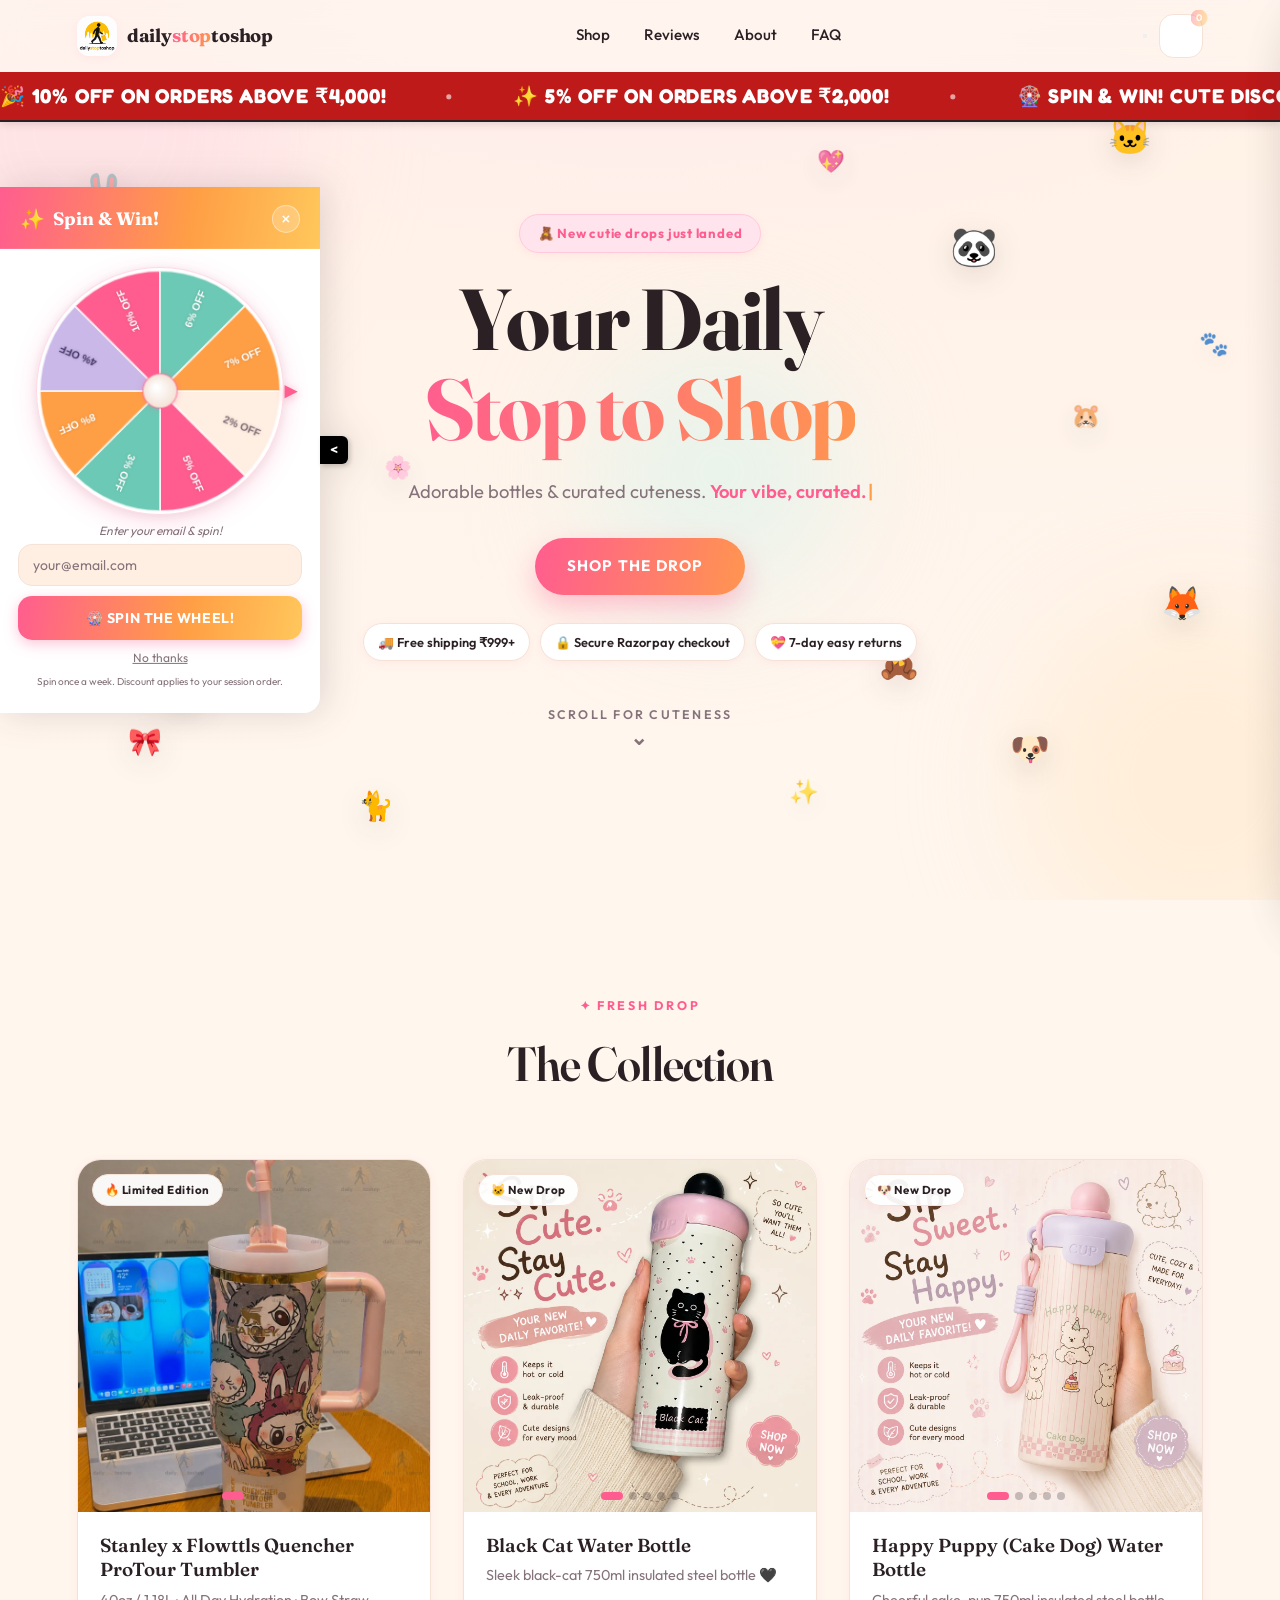
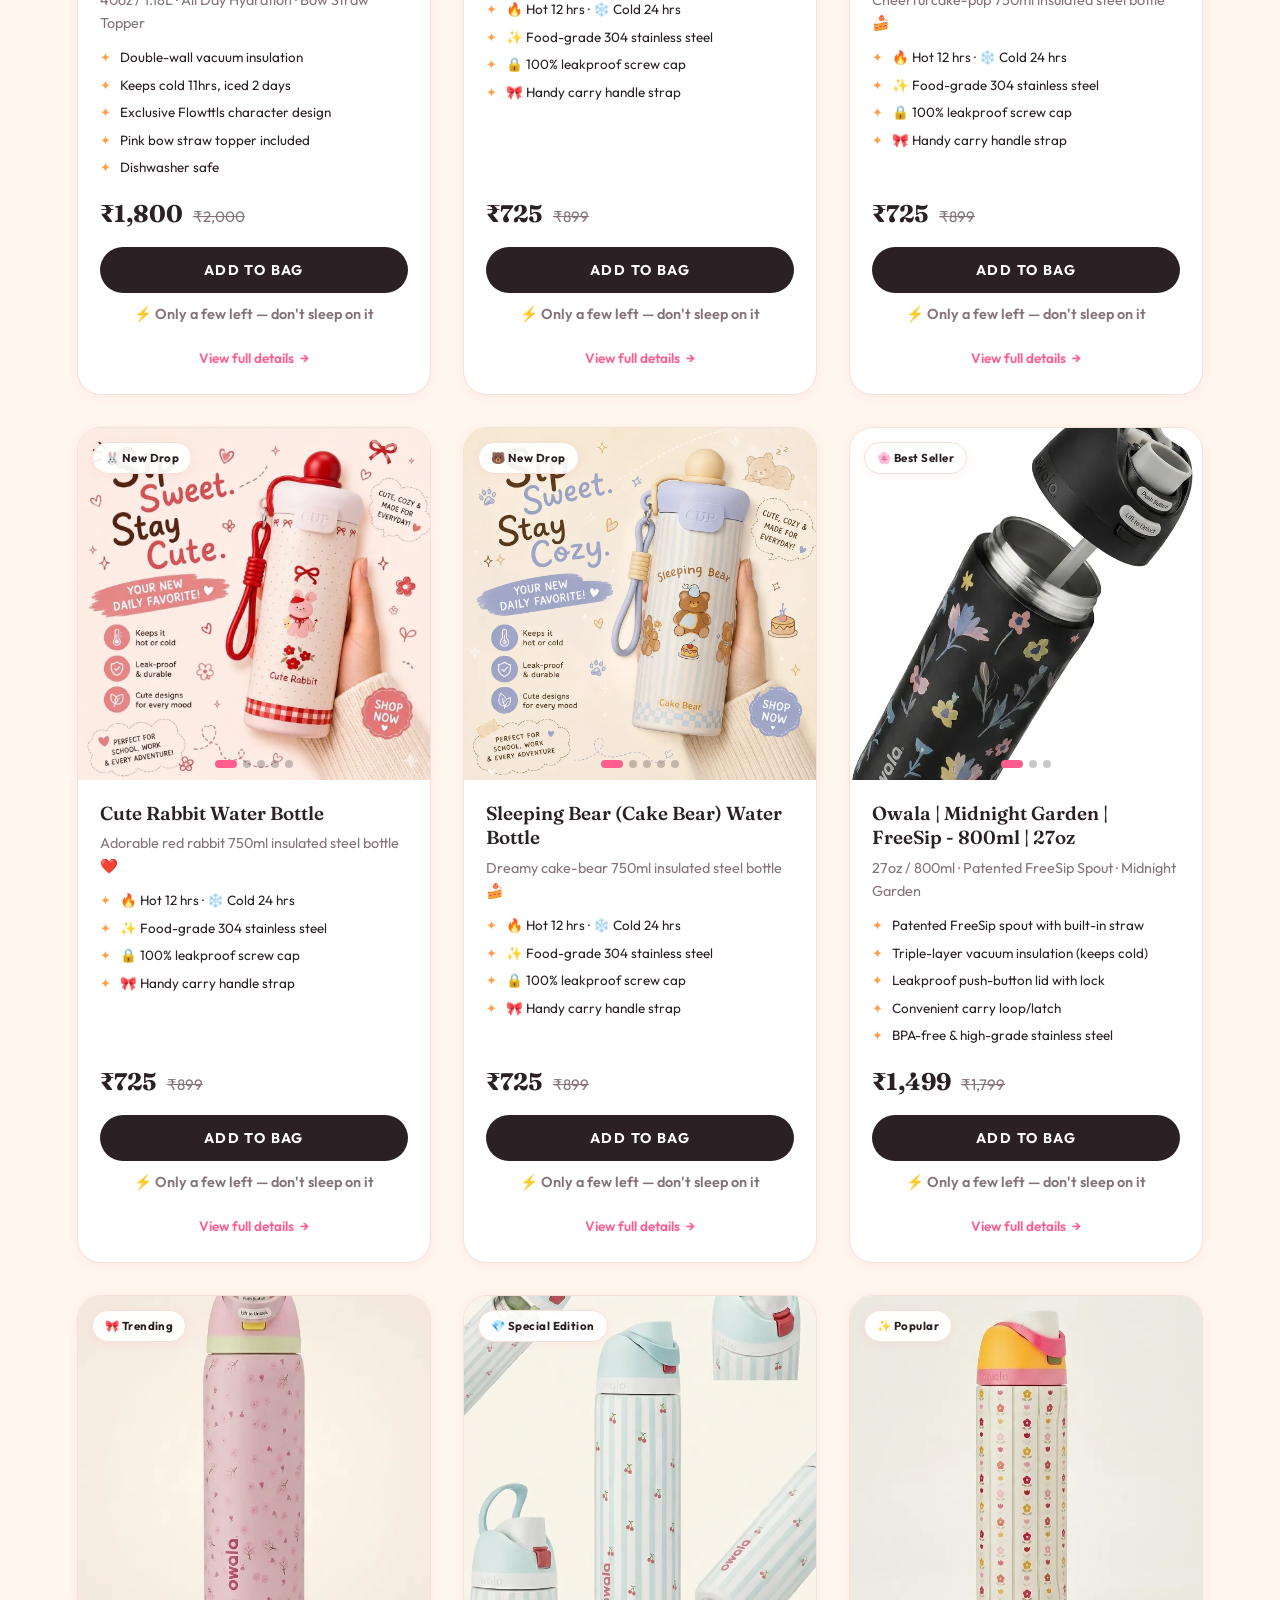
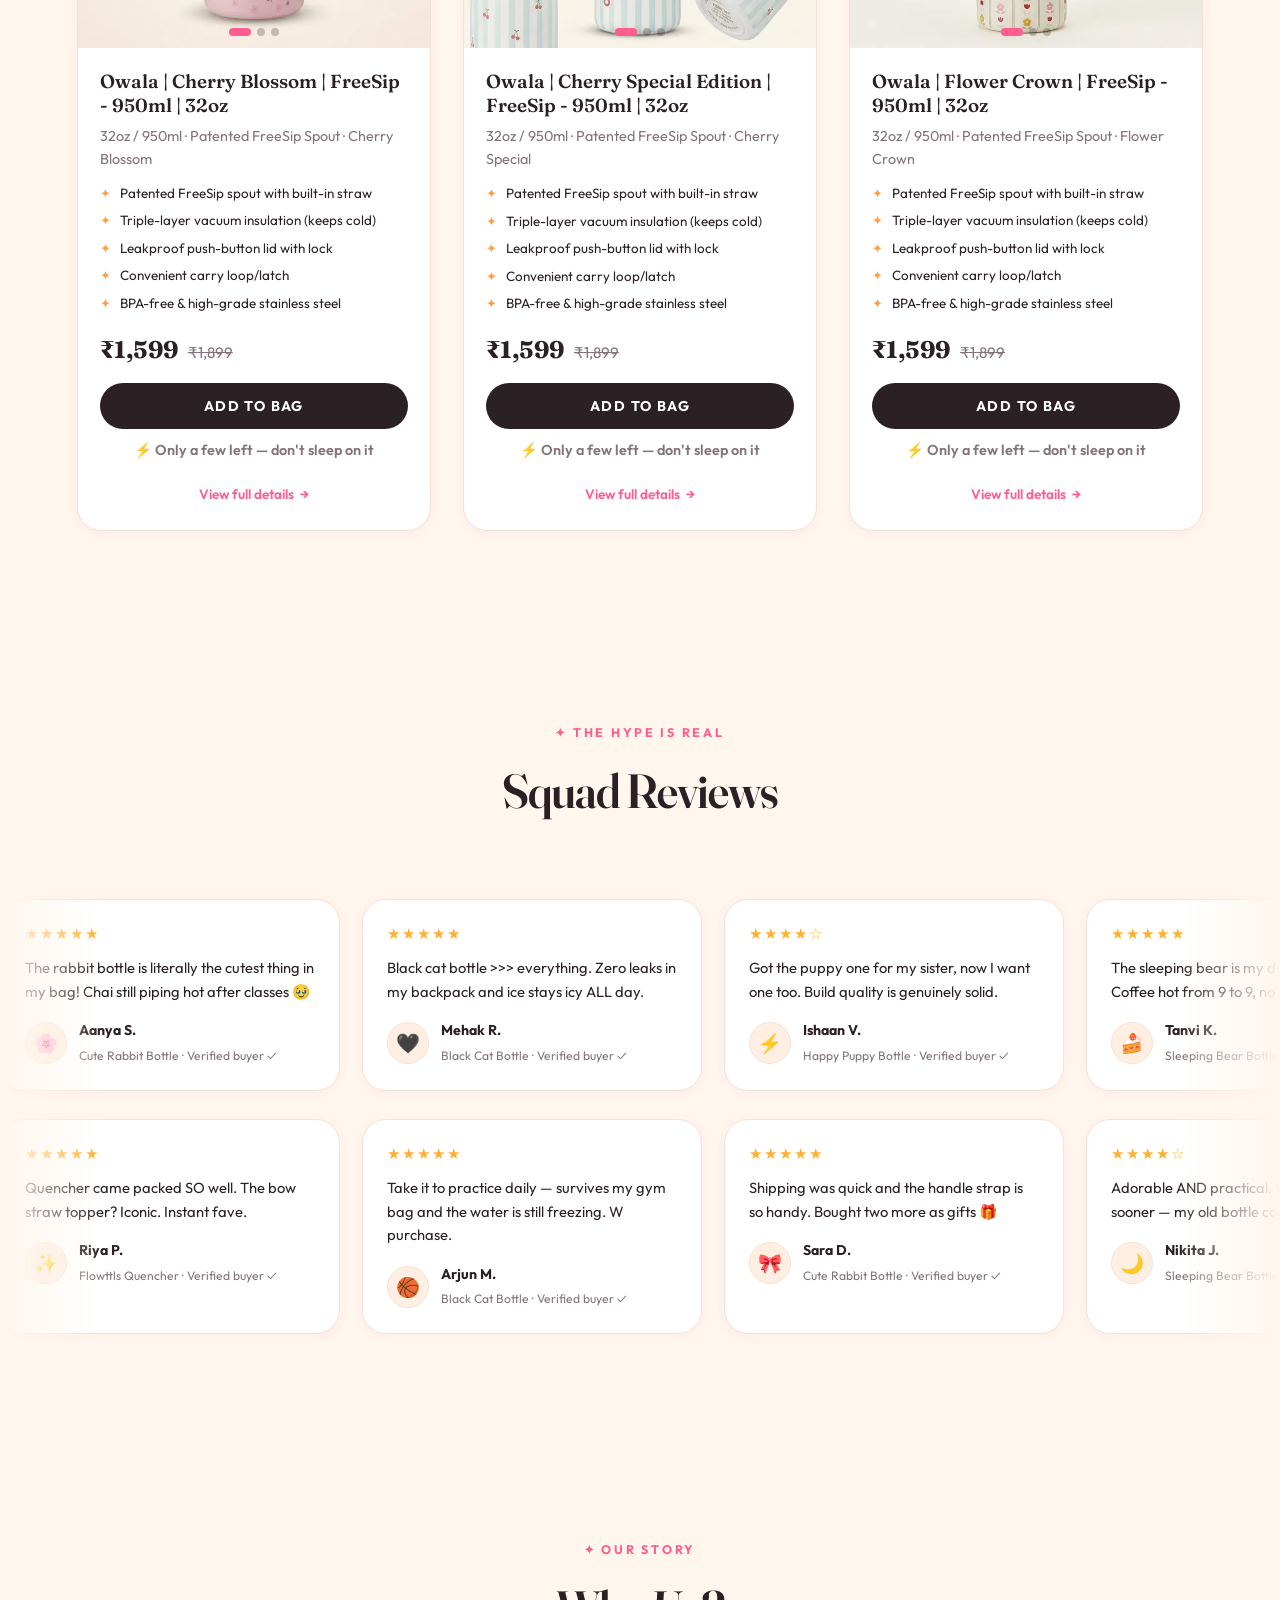
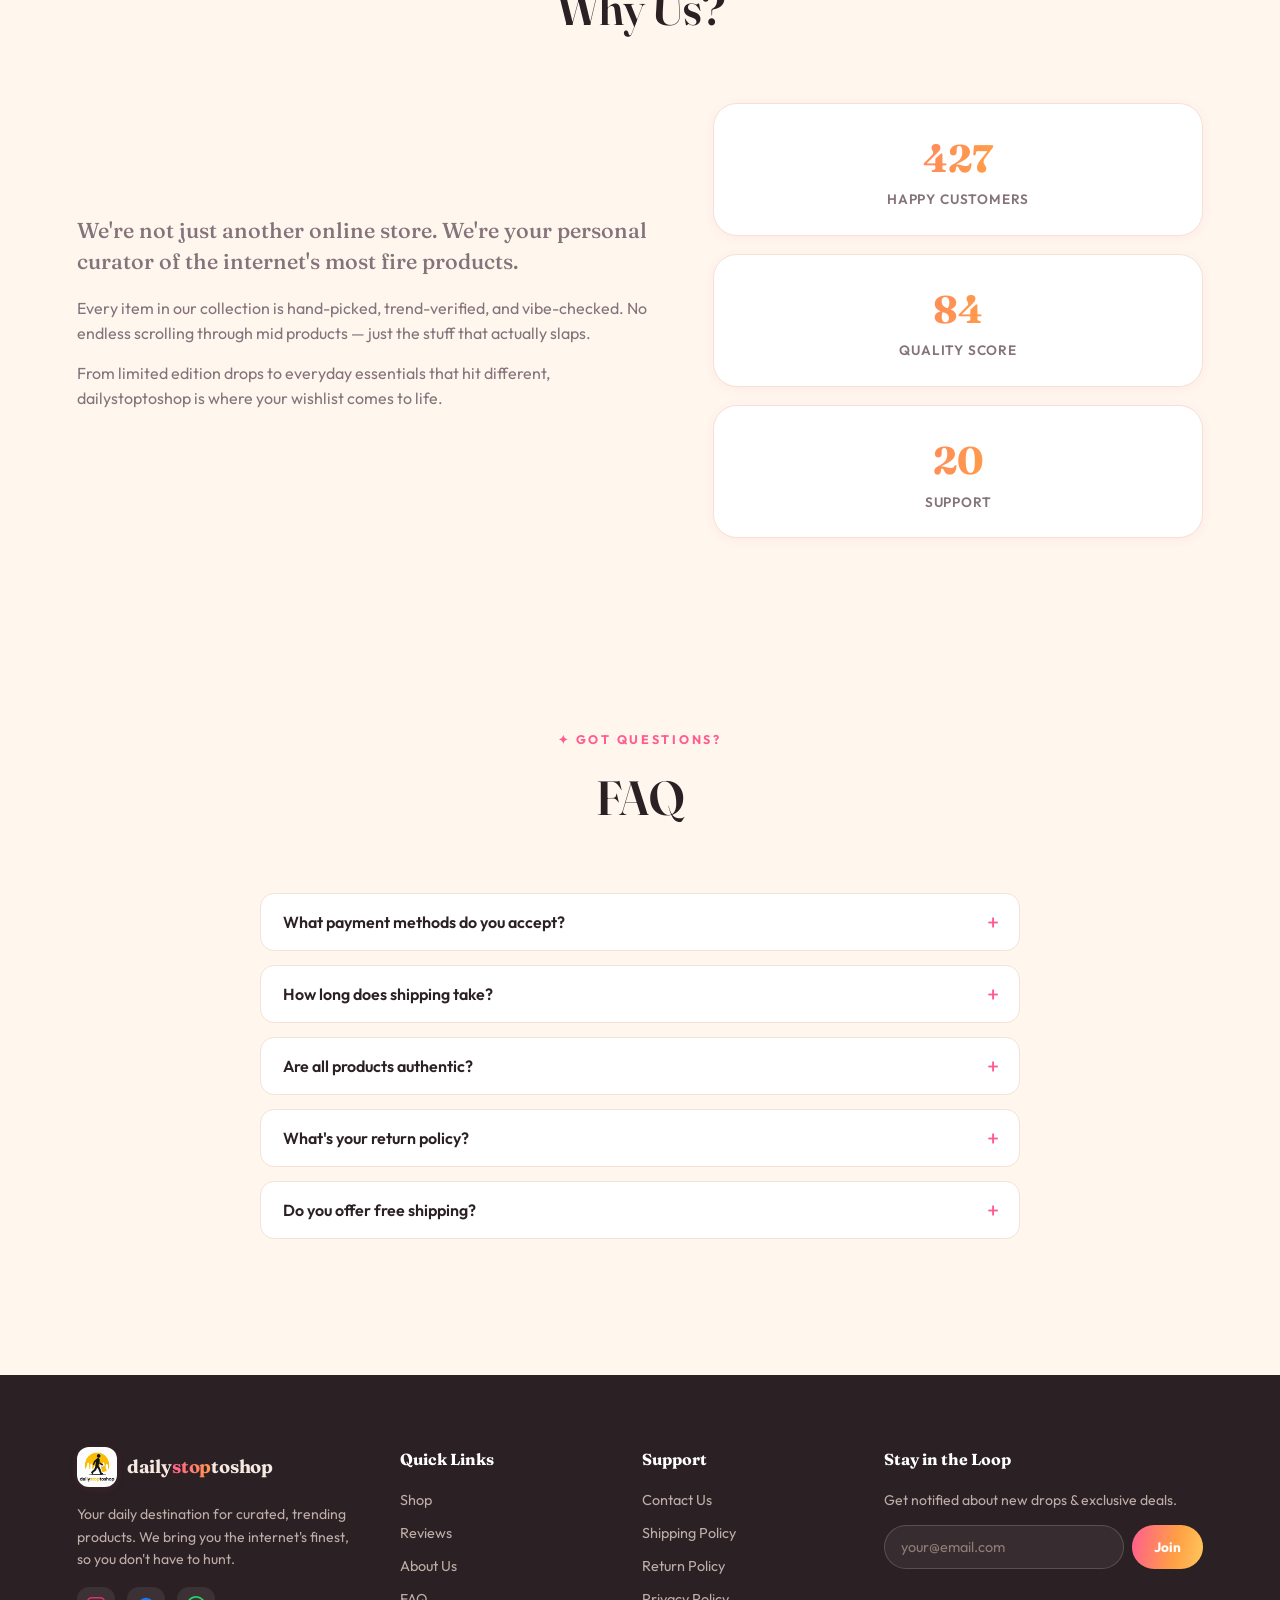
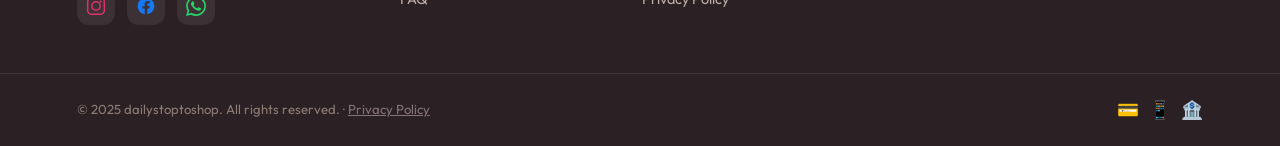
==== index.html @ 284f54e7 "feat: disable spin wheel auto popup on mobile and make tab toggle button a small black box containin" ====
<!DOCTYPE html>
<html lang="en">
<head>
  <meta charset="UTF-8">
  <meta name="viewport" content="width=device-width, initial-scale=1.0">
  <title>dailystoptoshop — Cute Bottles & Curated Drops</title>
  <meta name="description" content="Your daily destination for curated, trending products. Adorable insulated bottles, limited edition drops, and everything that hits different. Shop now at dailystoptoshop.">
  <meta name="theme-color" content="#FFF6EE">
  <meta property="og:title" content="dailystoptoshop — Cute Bottles & Curated Drops">
  <meta property="og:description" content="Limited edition drops, trending picks, and curated vibes. Your daily stop to shop.">
  <meta property="og:type" content="website">
  <meta property="og:image" content="./assets/logo.webp">

  <link rel="preconnect" href="https://fonts.googleapis.com">
  <link rel="preconnect" href="https://fonts.gstatic.com" crossorigin>
  <link href="https://fonts.googleapis.com/css2?family=Cabin+Sketch:wght@400;700&family=Fredoka:wght@500;700&family=Fraunces:ital,opsz,wght@0,9..144,300..900;1,9..144,300..900&family=Outfit:wght@300..800&display=swap" rel="stylesheet">

  <script src="https://unpkg.com/lucide@latest"></script>
  <script src="https://checkout.razorpay.com/v1/checkout.js"></script>

  <link rel="stylesheet" href="./style.css?v=13">
</head>
<body>

  <div id="scroll-progress" aria-hidden="true"></div>

  <nav id="navbar">
    <div class="nav-container">
      <a href="#" class="nav-logo-link">
        <div class="nav-logo">
          <img src="./assets/logo.webp" alt="dailystoptoshop logo">
        </div>
        <span class="nav-brand">daily<span class="brand-highlight">stop</span>toshop</span>
      </a>
      <ul id="nav-links">
        <li><a href="#shop" class="nav-link">Shop</a></li>
        <li><a href="#reviews" class="nav-link">Reviews</a></li>
        <li><a href="#about" class="nav-link">About</a></li>
        <li><a href="#faq" class="nav-link">FAQ</a></li>
      </ul>
      <div class="nav-actions">
        <button id="orders-btn" aria-label="My orders" class="orders-nav-btn">
          <i data-lucide="package"></i>
        </button>
        <button id="cart-btn" aria-label="Shopping cart">
          <i data-lucide="shopping-bag"></i>
          <span id="cart-count">0</span>
        </button>
        <button id="hamburger" aria-label="Toggle menu">
          <span></span>
          <span></span>
          <span></span>
        </button>
      </div>
    </div>
  </nav>

  <!-- Top Announcement Bar -->
  <div id="top-announcement-bar" class="announcement-bar">
    <div class="announcement-marquee">
      <div class="marquee-track">
        <div class="marquee-group">
          <span>🎉 10% OFF ON ORDERS ABOVE ₹4,000!</span>
          <span class="separator">•</span>
          <span>✨ 5% OFF ON ORDERS ABOVE ₹2,000!</span>
          <span class="separator">•</span>
          <span class="clickable" onclick="triggerSpinWheel()">🎡 SPIN & WIN! CUTE DISCOUNTS AWAIT! 🎁</span>
        </div>
        <div class="marquee-group" aria-hidden="true">
          <span>🎉 10% OFF ON ORDERS ABOVE ₹4,000!</span>
          <span class="separator">•</span>
          <span>✨ 5% OFF ON ORDERS ABOVE ₹2,000!</span>
          <span class="separator">•</span>
          <span class="clickable" onclick="triggerSpinWheel()">🎡 SPIN & WIN! CUTE DISCOUNTS AWAIT! 🎁</span>
        </div>
      </div>
    </div>
  </div>

  <section id="hero">
    <div class="hero-bg" aria-hidden="true">
      <span class="orb orb-1" data-parallax="0.22"></span>
      <span class="orb orb-2" data-parallax="-0.16"></span>
      <span class="orb orb-3" data-parallax="0.10"></span>
      <span class="float-emoji fe-1" data-parallax="0.30" data-depth="26"><span class="float-inner">🐰</span></span>
      <span class="float-emoji fe-2" data-parallax="-0.22" data-depth="18"><span class="float-inner">🐱</span></span>
      <span class="float-emoji fe-3" data-parallax="0.16" data-depth="30"><span class="float-inner">🐻</span></span>
      <span class="float-emoji fe-4" data-parallax="-0.28" data-depth="14"><span class="float-inner">🐶</span></span>
      <span class="float-emoji fe-5" data-parallax="0.24" data-depth="22"><span class="float-inner">🐇</span></span>
      <span class="float-emoji fe-6" data-parallax="-0.18" data-depth="28"><span class="float-inner">🐼</span></span>
      <span class="float-emoji fe-7" data-parallax="0.12" data-depth="12"><span class="float-inner">🐨</span></span>
      <span class="float-emoji fe-8 fe-hide-sm" data-parallax="-0.26" data-depth="20"><span class="float-inner">🦊</span></span>
      <span class="float-emoji fe-9 fe-hide-sm" data-parallax="0.20" data-depth="16"><span class="float-inner">🐹</span></span>
      <span class="float-emoji fe-10 fe-hide-sm" data-parallax="-0.14" data-depth="24"><span class="float-inner">🐈</span></span>
      <span class="float-emoji fe-11" data-parallax="0.26" data-depth="30"><span class="float-inner">🧸</span></span>
      <span class="float-emoji fe-12 fe-hide-sm" data-parallax="-0.20" data-depth="18"><span class="float-inner">🐥</span></span>
      <span class="float-emoji fe-13" data-parallax="0.18" data-depth="10"><span class="float-inner">🌸</span></span>
      <span class="float-emoji fe-14 fe-hide-sm" data-parallax="-0.24" data-depth="26"><span class="float-inner">💖</span></span>
      <span class="float-emoji fe-15" data-parallax="0.14" data-depth="14"><span class="float-inner">⭐</span></span>
      <span class="float-emoji fe-16 fe-hide-sm" data-parallax="-0.12" data-depth="20"><span class="float-inner">✨</span></span>
      <span class="float-emoji fe-17 fe-hide-sm" data-parallax="0.28" data-depth="24"><span class="float-inner">🎀</span></span>
      <span class="float-emoji fe-18 fe-hide-sm" data-parallax="-0.16" data-depth="16"><span class="float-inner">🐾</span></span>
    </div>
    <div class="hero-content">
      <div class="hero-text">
        <span class="hero-badge">🧸 New cutie drops just landed</span>
        <h1 class="hero-title">Your Daily<br><span class="gradient-text">Stop to Shop</span></h1>
        <p class="hero-tagline">Adorable bottles & curated cuteness. <span class="typing-text" id="typing-text"></span></p>
        <div class="hero-actions">
          <a href="#shop" class="btn-primary hero-cta">
            SHOP THE DROP
            <i data-lucide="arrow-right"></i>
          </a>
        </div>
        <div class="hero-perks">
          <span class="perk-chip">🚚 Free shipping ₹999+</span>
          <span class="perk-chip">🔒 Secure Razorpay checkout</span>
          <span class="perk-chip">💝 7-day easy returns</span>
        </div>
        <a href="#shop" class="hero-scroll-hint" aria-label="Scroll to the collection">scroll for cuteness <span class="scroll-arrow">⌄</span></a>
      </div>
    </div>
  </section>

  <section id="shop">
    <div class="section-header fade-in">
      <p class="section-subtitle">✦ FRESH DROP</p>
      <h2 class="section-title">The Collection</h2>
    </div>
    <div id="products-grid"></div>
  </section>

  <section id="reviews">
    <div class="section-header fade-in">
      <p class="section-subtitle">✦ THE HYPE IS REAL</p>
      <h2 class="section-title">Squad Reviews</h2>
    </div>
    <div class="marquee" id="reviews-marquee-1" aria-label="Customer reviews"></div>
    <div class="marquee marquee-b" id="reviews-marquee-2" aria-label="More customer reviews"></div>
  </section>

  <section id="about">
    <div class="section-header fade-in">
      <p class="section-subtitle">✦ OUR STORY</p>
      <h2 class="section-title">Why Us?</h2>
    </div>
    <div class="about-content">
      <div class="about-text fade-in-left">
        <p class="lead">We're not just another online store. We're your personal curator of the internet's most fire products.</p>
        <p>Every item in our collection is hand-picked, trend-verified, and vibe-checked. No endless scrolling through mid products — just the stuff that actually slaps.</p>
        <p>From limited edition drops to everyday essentials that hit different, dailystoptoshop is where your wishlist comes to life.</p>
      </div>
      <div class="about-visual fade-in-right">
        <div class="stats-grid">
          <div class="stat-item"><div class="stat-number" data-target="500" data-suffix="+">0</div><div class="stat-label">Happy Customers</div></div>
          <div class="stat-item"><div class="stat-number" data-target="98" data-suffix="%">0</div><div class="stat-label">Quality Score</div></div>
          <div class="stat-item"><div class="stat-number" data-target="24" data-suffix="/7">0</div><div class="stat-label">Support</div></div>
        </div>
      </div>
    </div>
  </section>

  <section id="faq">
    <div class="section-header fade-in">
      <p class="section-subtitle">✦ GOT QUESTIONS?</p>
      <h2 class="section-title">FAQ</h2>
    </div>
    <div class="faq-container fade-in">
      <div class="faq-item">
        <button class="faq-question">What payment methods do you accept?</button>
        <div class="faq-answer"><p>We accept all major payment methods through Razorpay — UPI (GPay, PhonePe, Paytm), credit/debit cards (Visa, Mastercard, RuPay), net banking, and popular wallets. Basically, however you pay, we got you.</p></div>
      </div>
      <div class="faq-item">
        <button class="faq-question">How long does shipping take?</button>
        <div class="faq-answer"><p>We ship across India! Metro cities typically receive orders in 3-5 business days, while other areas may take 5-7 business days. You'll get a tracking link as soon as your order ships.</p></div>
      </div>
      <div class="faq-item">
        <button class="faq-question">Are all products authentic?</button>
        <div class="faq-answer"><p>100%. Every product we sell is genuine and sourced directly from authorized channels. We don't do fakes — that's not our vibe. Each order comes with authenticity guaranteed.</p></div>
      </div>
      <div class="faq-item">
        <button class="faq-question">What's your return policy?</button>
        <div class="faq-answer"><p>We offer a 7-day easy return policy. If you're not completely satisfied with your purchase, reach out to us and we'll sort it out. No cap, no hassle.</p></div>
      </div>
      <div class="faq-item">
        <button class="faq-question">Do you offer free shipping?</button>
        <div class="faq-answer"><p>Yes! Orders above ₹999 qualify for free shipping across India. For orders below that, a small shipping fee applies at checkout.</p></div>
      </div>
    </div>
  </section>

  <footer>
    <div class="footer-grid">
      <div class="footer-col footer-brand-col">
        <div class="footer-logo">
          <div class="nav-logo"><img src="./assets/logo.webp" alt="dailystoptoshop"></div>
          <span class="nav-brand">daily<span class="brand-highlight">stop</span>toshop</span>
        </div>
        <p>Your daily destination for curated, trending products. We bring you the internet's finest, so you don't have to hunt.</p>
        <div class="social-links">
          <a href="https://www.instagram.com/dailystoptoshop" target="_blank" rel="noopener noreferrer" aria-label="Instagram" class="social-ig">
            <svg viewBox="0 0 24 24" fill="none" stroke="currentColor" stroke-width="1.8" stroke-linecap="round" stroke-linejoin="round"><rect x="2" y="2" width="20" height="20" rx="5"/><circle cx="12" cy="12" r="5"/><circle cx="17.5" cy="6.5" r="1.2" fill="currentColor" stroke="none"/></svg>
          </a>
          <a href="https://www.facebook.com/share/1EkSPnuwQu/?mibextid=wwXIfr" target="_blank" rel="noopener noreferrer" aria-label="Facebook" class="social-fb">
            <svg viewBox="0 0 24 24" fill="currentColor"><path d="M22 12c0-5.523-4.477-10-10-10S2 6.477 2 12c0 4.991 3.657 9.128 8.438 9.879V14.89h-2.54V12h2.54V9.797c0-2.506 1.492-3.89 3.777-3.89 1.094 0 2.238.195 2.238.195v2.46h-1.26c-1.243 0-1.63.771-1.63 1.563V12h2.773l-.443 2.89h-2.33v6.989C18.343 21.129 22 16.99 22 12z"/></svg>
          </a>
          <a href="https://wa.me/918796411813" target="_blank" rel="noopener noreferrer" aria-label="WhatsApp" class="social-wa">
            <svg viewBox="0 0 24 24" fill="currentColor"><path d="M17.472 14.382c-.297-.149-1.758-.867-2.03-.967-.273-.099-.471-.148-.67.15-.197.297-.767.966-.94 1.164-.173.199-.347.223-.644.075-.297-.15-1.255-.463-2.39-1.475-.883-.788-1.48-1.761-1.653-2.059-.173-.297-.018-.458.13-.606.134-.133.298-.347.446-.52.149-.174.198-.298.298-.497.099-.198.05-.371-.025-.52-.075-.149-.669-1.612-.916-2.207-.242-.579-.487-.5-.669-.51l-.57-.01c-.198 0-.52.074-.792.372-.272.297-1.04 1.016-1.04 2.479 0 1.462 1.065 2.875 1.213 3.074.149.198 2.096 3.2 5.077 4.487.709.306 1.262.489 1.694.625.712.227 1.36.195 1.871.118.571-.085 1.758-.719 2.006-1.413.248-.694.248-1.289.173-1.413-.074-.124-.272-.198-.57-.347zM12.05 21.785h-.018a9.873 9.873 0 0 1-5.031-1.378l-.361-.214-3.741.981.998-3.648-.235-.374A9.86 9.86 0 0 1 2.15 12.04C2.15 6.58 6.59 2.14 12.06 2.14c2.66 0 5.16 1.037 7.04 2.919a9.894 9.894 0 0 1 2.9 7.049c-.004 5.46-4.444 9.9-9.9 9.9l-.05-.223zM12.05.14C5.495.14.15 5.486.15 12.04c0 2.104.549 4.157 1.594 5.972L0 24l6.166-1.617A11.87 11.87 0 0 0 12.05 24c6.556 0 11.9-5.346 11.9-11.9 0-3.176-1.24-6.165-3.49-8.411A11.82 11.82 0 0 0 12.05.14z"/></svg>
          </a>
        </div>
      </div>
      <div class="footer-col">
        <h4>Quick Links</h4>
        <a href="#shop">Shop</a><a href="#reviews">Reviews</a><a href="#about">About Us</a><a href="#faq">FAQ</a>
      </div>
      <div class="footer-col">
        <h4>Support</h4>
        <a href="mailto:support@dailystoptoshop.com">Contact Us</a><a href="#">Shipping Policy</a><a href="#">Return Policy</a><a href="./privacy.html">Privacy Policy</a>
      </div>
      <div class="footer-col">
        <h4>Stay in the Loop</h4>
        <p>Get notified about new drops & exclusive deals.</p>
        <form class="newsletter-form" id="newsletter-form">
          <input type="email" placeholder="your@email.com" aria-label="Email for newsletter" required>
          <button type="submit">Join</button>
        </form>
      </div>
    </div>
    <div class="footer-bottom">
      <p>© 2025 dailystoptoshop. All rights reserved. · <a href="./privacy.html" style="color:var(--muted);">Privacy Policy</a></p>
      <div class="payment-icons"><span>💳</span><span>📱</span><span>🏦</span></div>
    </div>
  </footer>

  <div id="cart-overlay"></div>
  <div id="cart-drawer">
    <div class="cart-header">
      <h2>Your Bag</h2>
      <button id="close-cart" aria-label="Close cart"><i data-lucide="x"></i></button>
    </div>
    <div id="cart-items">
      <div class="cart-empty">
        <p class="cart-empty-icon">🛒</p>
        <p class="cart-empty-text">Your bag is empty</p>
        <p class="cart-empty-sub">Add some fire products!</p>
      </div>
    </div>
    <div class="cart-footer">
      <div class="subtotal-row"><span>Subtotal</span><span id="cart-subtotal">₹0</span></div>
      <div class="subtotal-row shipping-row"><span>Shipping</span><span id="cart-shipping">₹0</span></div>
      <p class="shipping-note">Free shipping on orders above ₹999 🚀</p>
      <div class="subtotal-row cart-discount-row" id="cart-discount-row" style="display:none;">
        <span id="cart-discount-label">🎡 Spin Discount</span><span id="cart-discount-amount" style="color:var(--success);font-weight:700;">−₹0</span>
      </div>
      <div class="total-row"><span>Total</span><span id="cart-total">₹0</span></div>
      <button id="checkout-btn" disabled>CHECKOUT</button>
    </div>
  </div>

  <div id="checkout-overlay"></div>
  <div id="checkout-modal">
    <div class="checkout-modal-inner">
      <div class="checkout-modal-header">
        <h2 id="checkout-title">Delivery details</h2>
        <button id="close-checkout" aria-label="Close checkout">&times;</button>
      </div>
      <form id="checkout-form">
        <label>Full name<input type="text" name="name" autocomplete="name" required></label>
        <label>Phone number<input type="tel" name="phone" autocomplete="tel" pattern="[0-9+ ]{7,15}" required></label>
        <label>Email<input type="email" name="email" autocomplete="email" required></label>
        <label>Delivery address<textarea name="address" rows="3" autocomplete="street-address" required></textarea></label>
        <label>Pincode<input type="text" name="pincode" inputmode="numeric" pattern="[0-9]{6}" maxlength="6" autocomplete="postal-code" required></label>
        <div class="checkout-summary"><span>Subtotal</span><span id="checkout-subtotal">₹0</span></div>
        <div class="checkout-summary"><span>Shipping</span><span id="checkout-shipping">₹0</span></div>
        <div class="checkout-summary checkout-discount-row" id="checkout-discount-row" style="display:none;">
          <span id="checkout-discount-label">🎡 Spin Discount</span><span id="checkout-discount-amount" style="color:var(--success);font-weight:700;">−₹0</span>
        </div>
        <div class="checkout-summary checkout-summary-total"><span>Total to pay</span><span id="checkout-total">₹0</span></div>
        <button type="submit" id="pay-now-btn">PAY NOW</button>
      </form>
    </div>
  </div>

  <div id="modal-overlay">
    <button id="close-modal" aria-label="Close image viewer"><i data-lucide="x"></i></button>
    <img id="modal-image" src="" alt="Product zoom view">
  </div>

  <!-- ─── Spin the Wheel — Left Slide Drawer ─── -->
  <!--
    .wheel-container = fixed, left:0, top:50%
    closed → translateX(-320px): panel hidden, only the 44px tab shows on left edge
    open   → translateX(0):      panel fully visible, tab becomes the close handle
  -->
  <div id="wheel-container" class="wheel-container" role="dialog" aria-label="Spin the wheel for a discount">

    <!-- Panel (320px wide) -->
    <div class="wheel-panel">
      <div class="wheel-panel-header">
        <span class="wheel-panel-emoji">✨</span>
        <span class="wheel-panel-title">Spin &amp; Win!</span>
        <button id="wheel-close-btn" class="wheel-close-btn" aria-label="Close drawer">&times;</button>
      </div>

      <div class="wheel-canvas-wrap">
        <canvas id="wheel-canvas" width="260" height="260"></canvas>
        <div class="wheel-pointer">&#9658;</div>
      </div>

      <p class="wheel-spin-hint" id="wheel-spin-hint">Enter your email &amp; spin!</p>

      <div class="wheel-form-wrap" id="wheel-form-wrap">
        <input type="email" id="wheel-email-input" class="wheel-email-input"
               placeholder="your@email.com" autocomplete="email">
        <button class="wheel-spin-btn" id="wheel-spin-btn">🎡 SPIN THE WHEEL!</button>
        <button class="wheel-skip-btn" id="wheel-skip-btn">No thanks</button>
        <p class="wheel-legal">Spin once a week. Discount applies to your session order.</p>
      </div>

      <div class="wheel-result-wrap" id="wheel-result-wrap" style="display:none;">
        <div class="wheel-won-badge">🎉</div>
        <p class="wheel-won-label">You won!</p>
        <p class="wheel-won-pct" id="wheel-won-pct">5% OFF</p>
        <p class="wheel-won-desc">Discount auto-applied to your bag this session.</p>
        <button class="wheel-shop-btn" id="wheel-shop-btn">Shop Now &rarr;</button>
      </div>
    </div>

    <!-- Tab (44px wide) — always on the right edge of container, peeks out when closed -->
    <button class="wheel-tab" id="wheel-tab-btn" aria-label="Toggle spin the wheel">
      <span class="wheel-tab-arrow">&gt;</span>
    </button>

  </div>

  <div id="orders-overlay"></div>
  <div id="orders-drawer">
    <div class="orders-header">
      <h2>My Orders</h2>
      <button id="close-orders" aria-label="Close orders"><i data-lucide="x"></i></button>
    </div>
    <div id="orders-content">
      <!-- Will be populated dynamically by JavaScript -->
    </div>
  </div>

  <div id="toast" class="toast"></div>

  <script src="./main.js?v=6"></script>
</body>
</html>
---- style.css ----
/* ╔══════════════════════════════════════════════╗
   ║  dailystoptoshop — Cute Revamp Stylesheet                     ║
   ║  Pastel design system · parallax · kinetic type · marquee     ║
   ╚══════════════════════════════════════════════╝ */

/* ─── 1. TOKENS & BASE ─── */
:root {
  --bg: #FFF6EE;
  --surface: #FFFFFF;
  --surface-2: #FFEFE2;
  --ink: #2B2024;
  --muted: #85737B;
  --accent: #FF5D8F;
  --accent-2: #FF9F45;
  --accent-3: #6CC9B5;
  --grad: linear-gradient(100deg, #FF5D8F 0%, #FF9F45 60%, #FFC75C 100%);
  --border: #F4E2D6;
  --shadow-sm: 0 2px 10px rgba(255, 93, 143, 0.08);
  --shadow-md: 0 12px 32px rgba(43, 32, 36, 0.10);
  --shadow-lg: 0 24px 60px rgba(43, 32, 36, 0.16);
  --radius: 24px;
  --radius-sm: 14px;
  --font-display: 'Fraunces', Georgia, serif;
  --font-body: 'Outfit', 'Segoe UI', sans-serif;
  --success: #2EBD85;
  --nav-h: 72px;
  --announcement-h: 50px;
  --ease-pop: cubic-bezier(0.34, 1.56, 0.64, 1);
  --ease-out: cubic-bezier(0.22, 0.61, 0.36, 1);
}

* { margin: 0; padding: 0; box-sizing: border-box; }

html {
  scroll-behavior: smooth;
  overflow-x: hidden;
  max-width: 100%;
}



body {
  font-family: var(--font-body);
  font-weight: 400;
  background: var(--bg);
  color: var(--ink);
  line-height: 1.6;
  overflow-x: hidden;
  -webkit-font-smoothing: antialiased;
}

img { max-width: 100%; display: block; }
button { font-family: inherit; cursor: pointer; }
input, textarea { font-family: inherit; }
a { color: inherit; }

::selection { background: var(--accent); color: #fff; }

::-webkit-scrollbar { width: 10px; }
::-webkit-scrollbar-track { background: var(--bg); }
::-webkit-scrollbar-thumb { background: #F3C8CF; border-radius: 8px; }
::-webkit-scrollbar-thumb:hover { background: var(--accent); }

section { padding: 96px 6vw; max-width: 1280px; margin: 0 auto; }

/* ─── 2. SCROLL PROGRESS ─── */
#scroll-progress {
  position: fixed; top: 0; left: 0; right: 0; height: 4px;
  background: var(--grad);
  transform: scaleX(0); transform-origin: 0 50%;
  z-index: 1300; border-radius: 0 4px 4px 0;
}

.announcement-bar {
  position: absolute;
  top: var(--nav-h);
  left: 0;
  right: 0;
  height: var(--announcement-h);
  background: #BE1A1A;
  color: #ffffff;
  display: flex;
  align-items: center;
  justify-content: center;
  z-index: 1000;
  border-bottom: 2px solid var(--ink);
  font-family: 'Fredoka', 'Outfit', sans-serif;
  font-weight: 700;
  letter-spacing: 0.05em;
  overflow: hidden;
  box-shadow: 0 2px 8px rgba(43, 32, 36, 0.15);
}

.announcement-marquee {
  display: flex;
  overflow: hidden;
  user-select: none;
  width: 100%;
}

.marquee-track {
  display: flex;
  width: max-content;
  animation: marquee-scroll-bar 22s linear infinite;
  will-change: transform;
}

.announcement-marquee:hover .marquee-track {
  animation-play-state: paused;
}

.marquee-group {
  display: flex;
  align-items: center;
  gap: 60px;
  padding-right: 60px;
}

.marquee-group span {
  white-space: nowrap;
  font-size: 1.25rem;
  display: inline-flex;
  align-items: center;
}

.marquee-group .separator {
  opacity: 0.6;
  font-size: 1.1rem;
}

.marquee-group .clickable {
  cursor: pointer;
  transition: transform 0.2s var(--ease-pop);
}

.marquee-group .clickable:hover {
  transform: scale(1.04);
  text-decoration: underline;
}

@keyframes marquee-scroll-bar {
  0% { transform: translate3d(0, 0, 0); }
  100% { transform: translate3d(-50%, 0, 0); }
}

@media (max-width: 768px) {
  :root {
    --announcement-h: 40px;
  }
  .marquee-group span {
    font-size: 0.95rem;
  }
  .marquee-group .separator {
    font-size: 0.8rem;
  }
  .marquee-group {
    gap: 30px;
    padding-right: 30px;
  }
}

/* ─── 3. NAVIGATION ─── */
#navbar {
  position: fixed; top: 0; left: 0; right: 0; z-index: 1100;
  height: var(--nav-h);
  background: rgba(255, 246, 238, 0.82);
  -webkit-backdrop-filter: blur(14px); backdrop-filter: blur(14px);
  border-bottom: 1px solid transparent;
  transition: transform 0.35s var(--ease-out), border-color 0.3s, box-shadow 0.3s;
}
#navbar.nav-scrolled { border-bottom-color: var(--border); box-shadow: var(--shadow-sm); }
#navbar.nav-hidden { transform: translateY(-100%); }

.nav-container {
  max-width: 1280px; height: 100%; margin: 0 auto; padding: 0 6vw;
  display: flex; align-items: center; justify-content: space-between; gap: 16px;
}

.nav-logo-link { display: flex; align-items: center; gap: 10px; text-decoration: none; }
.nav-logo { width: 40px; height: 40px; border-radius: 12px; overflow: hidden; box-shadow: var(--shadow-sm); transition: transform 0.3s var(--ease-pop); }
.nav-logo img { width: 100%; height: 100%; object-fit: cover; }
.nav-logo-link:hover .nav-logo { transform: rotate(-8deg) scale(1.08); }

.nav-brand { font-family: var(--font-display); font-weight: 700; font-size: 1.15rem; letter-spacing: -0.01em; }
.brand-highlight {
  background: var(--grad); background-size: 200% 100%;
  -webkit-background-clip: text; background-clip: text;
  -webkit-text-fill-color: transparent; color: transparent;
  animation: gradient-slide 5s ease-in-out infinite;
}
@keyframes gradient-slide { 0%, 100% { background-position: 0% 50%; } 50% { background-position: 100% 50%; } }

#nav-links { display: flex; align-items: center; gap: 6px; list-style: none; }
.nav-link {
  position: relative; display: inline-block;
  padding: 8px 14px; text-decoration: none;
  font-weight: 500; font-size: 0.95rem; color: var(--ink);
  border-radius: 999px;
  transition: color 0.25s, background 0.25s, transform 0.25s var(--ease-pop);
}
.nav-link:hover { background: var(--surface-2); transform: translateY(-2px); }
.nav-link.active { color: var(--accent); background: #FFE4ED; }

.nav-actions { display: flex; align-items: center; gap: 10px; }

#cart-btn {
  position: relative; display: grid; place-items: center;
  width: 44px; height: 44px; border: 1px solid var(--border); border-radius: 14px;
  background: var(--surface); color: var(--ink);
  transition: transform 0.25s var(--ease-pop), box-shadow 0.25s, border-color 0.25s;
}
#cart-btn:hover { transform: translateY(-2px) scale(1.05); box-shadow: var(--shadow-md); border-color: var(--accent); }
#cart-btn:active { transform: scale(0.94); }
#cart-btn svg { width: 20px; height: 20px; }

#cart-count {
  position: absolute; top: -7px; right: -7px;
  min-width: 20px; height: 20px; padding: 0 5px;
  display: grid; place-items: center;
  background: var(--grad); color: #fff;
  font-size: 0.7rem; font-weight: 700; border-radius: 999px;
  opacity: 0.4; transform: scale(0.85);
  transition: opacity 0.25s, transform 0.25s var(--ease-pop);
}
#cart-count.has-items { opacity: 1; transform: scale(1); }
#cart-count.bounce { animation: badge-bounce 0.5s var(--ease-pop); }
@keyframes badge-bounce { 0% { transform: scale(1); } 40% { transform: scale(1.5) rotate(8deg); } 100% { transform: scale(1); } }

#hamburger { display: none; flex-direction: column; gap: 5px; width: 44px; height: 44px; border: 1px solid var(--border); border-radius: 14px; background: var(--surface); align-items: center; justify-content: center; }
#hamburger span { display: block; width: 18px; height: 2px; background: var(--ink); border-radius: 2px; transition: transform 0.3s var(--ease-pop), opacity 0.2s; }
#hamburger.active span:nth-child(1) { transform: translateY(7px) rotate(45deg); }
#hamburger.active span:nth-child(2) { opacity: 0; }
#hamburger.active span:nth-child(3) { transform: translateY(-7px) rotate(-45deg); }

/* ─── 4. HERO + PARALLAX ─── */
#hero {
  position: relative; min-height: 100vh; max-width: none;
  display: flex; align-items: center; justify-content: center;
  padding: calc(var(--nav-h) + var(--announcement-h) + 12px) 6vw 72px;
  overflow: hidden;
  background:
    radial-gradient(1100px 520px at 50% -10%, #FFE9F1 0%, rgba(255, 233, 241, 0) 70%),
    linear-gradient(180deg, #FFF1E6 0%, var(--bg) 85%);
}

.hero-bg { position: absolute; inset: 0; pointer-events: none; }
.orb { position: absolute; border-radius: 50%; filter: blur(60px); opacity: 0.55; will-change: transform; }
.orb-1 { width: 420px; height: 420px; top: -80px; left: -120px; background: #FFD9E4; }
.orb-2 { width: 360px; height: 360px; bottom: -60px; right: -100px; background: #FFE8C9; }
.orb-3 { width: 260px; height: 260px; top: 38%; left: 46%; background: #D8F3EB; }

/* Cute parallax emoji cloud — depth varies via size, opacity & data-depth */
.float-emoji { position: absolute; will-change: transform; }
.float-inner { display: inline-block; animation: floaty 5.5s ease-in-out infinite; filter: drop-shadow(0 8px 14px rgba(43,32,36,0.12)); }
.fe-1  { top: 18%; left: 6%;      font-size: 2.6rem; }
.fe-2  { top: 12%; right: 10%;    font-size: 2.2rem; }
.fe-3  { bottom: 20%; left: 12%;  font-size: 2.8rem; }
.fe-4  { bottom: 14%; right: 18%; font-size: 2rem; }
.fe-5  { top: 34%; left: 16%;     font-size: 1.7rem; opacity: 0.85; }
.fe-6  { top: 24%; right: 22%;    font-size: 2.4rem; }
.fe-7  { top: 58%; left: 4%;      font-size: 1.6rem; opacity: 0.8; }
.fe-8  { bottom: 30%; right: 6%;  font-size: 2.1rem; }
.fe-9  { top: 44%; right: 14%;    font-size: 1.5rem; opacity: 0.85; }
.fe-10 { bottom: 8%; left: 28%;   font-size: 1.8rem; }
.fe-11 { top: 70%; right: 28%;    font-size: 2.3rem; }
.fe-12 { top: 8%; left: 24%;      font-size: 1.5rem; opacity: 0.85; }
.fe-13 { top: 50%; left: 30%;     font-size: 1.4rem; opacity: 0.7; }
.fe-14 { top: 16%; right: 34%;    font-size: 1.4rem; opacity: 0.8; }
.fe-15 { bottom: 36%; left: 22%;  font-size: 1.3rem; opacity: 0.75; }
.fe-16 { bottom: 10%; right: 36%; font-size: 1.5rem; opacity: 0.8; }
.fe-17 { top: 80%; left: 10%;     font-size: 1.7rem; }
.fe-18 { top: 36%; right: 4%;     font-size: 1.5rem; opacity: 0.75; }
.fe-1 .float-inner  { animation-delay: 0s;    animation-duration: 5.2s; }
.fe-2 .float-inner  { animation-delay: 1.1s;  animation-duration: 6.3s; }
.fe-3 .float-inner  { animation-delay: 2.2s;  animation-duration: 5.6s; }
.fe-4 .float-inner  { animation-delay: 0.6s;  animation-duration: 6.8s; }
.fe-5 .float-inner  { animation-delay: 1.7s;  animation-duration: 5.9s; }
.fe-6 .float-inner  { animation-delay: 0.3s;  animation-duration: 6.5s; }
.fe-7 .float-inner  { animation-delay: 2.6s;  animation-duration: 5.4s; }
.fe-8 .float-inner  { animation-delay: 0.9s;  animation-duration: 6.1s; }
.fe-9 .float-inner  { animation-delay: 1.4s;  animation-duration: 5.7s; }
.fe-10 .float-inner { animation-delay: 2s;    animation-duration: 6.6s; }
.fe-11 .float-inner { animation-delay: 0.4s;  animation-duration: 5.3s; }
.fe-12 .float-inner { animation-delay: 1.9s;  animation-duration: 6.2s; }
.fe-13 .float-inner { animation-delay: 2.4s;  animation-duration: 5.8s; }
.fe-14 .float-inner { animation-delay: 0.7s;  animation-duration: 6.4s; }
.fe-15 .float-inner { animation-delay: 1.5s;  animation-duration: 5.5s; }
.fe-16 .float-inner { animation-delay: 2.8s;  animation-duration: 6s; }
.fe-17 .float-inner { animation-delay: 1s;    animation-duration: 6.7s; }
.fe-18 .float-inner { animation-delay: 2.3s;  animation-duration: 5.1s; }
@keyframes floaty { 0%, 100% { transform: translateY(0) rotate(-4deg); } 50% { transform: translateY(-18px) rotate(6deg); } }

.hero-content {
  position: relative; z-index: 1;
  width: 100%; max-width: 880px; margin: 0 auto;
  text-align: center;
}

.hero-text { display: flex; flex-direction: column; align-items: center; }
.hero-text > * { animation: hero-rise 0.8s var(--ease-out) both; }
.hero-text > *:nth-child(1) { animation-delay: 0.05s; }
.hero-text > *:nth-child(2) { animation-delay: 0.15s; }
.hero-text > *:nth-child(3) { animation-delay: 0.25s; }
.hero-text > *:nth-child(4) { animation-delay: 0.35s; }
.hero-text > *:nth-child(5) { animation-delay: 0.45s; }
.hero-text > *:nth-child(6) { animation-delay: 0.55s; }
@keyframes hero-rise { from { opacity: 0; transform: translateY(26px); } to { opacity: 1; transform: none; } }

.hero-badge {
  display: inline-flex; align-items: center; gap: 8px;
  font-size: 0.82rem; font-weight: 700; letter-spacing: 0.06em;
  color: var(--accent); background: #FFE4ED; border: 1px solid #FFC9DB;
  padding: 8px 18px; border-radius: 999px; margin-bottom: 22px;
  box-shadow: var(--shadow-sm);
}

.hero-title {
  font-family: var(--font-display);
  font-size: clamp(2.8rem, 7.5vw, 5.4rem);
  font-weight: 700; line-height: 1.04; letter-spacing: -0.02em;
  font-variation-settings: 'opsz' 144;
  color: var(--ink);
  margin-bottom: 22px;
}
.gradient-text {
  background: var(--grad); background-size: 200% 100%;
  -webkit-background-clip: text; background-clip: text;
  -webkit-text-fill-color: transparent; color: transparent;
  animation: gradient-slide 6s ease-in-out infinite;
}

.hero-actions { display: flex; flex-wrap: wrap; justify-content: center; gap: 14px; }

.hero-scroll-hint {
  margin-top: 44px;
  display: inline-flex; flex-direction: column; align-items: center; gap: 2px;
  font-size: 0.78rem; font-weight: 600; letter-spacing: 0.18em; text-transform: uppercase;
  color: var(--muted); text-decoration: none;
  transition: color 0.25s;
}
.hero-scroll-hint:hover { color: var(--accent); }
.scroll-arrow { font-size: 1.3rem; line-height: 1; animation: hint-bob 1.8s ease-in-out infinite; }
@keyframes hint-bob { 0%, 100% { transform: translateY(0); } 50% { transform: translateY(6px); } }

.hero-tagline { font-size: 1.15rem; color: var(--muted); margin-bottom: 32px; min-height: 1.6em; max-width: 560px; }
.typing-text { color: var(--accent); font-weight: 600; }
.typing-text::after { content: '|'; margin-left: 2px; animation: caret-blink 1s steps(1) infinite; color: var(--accent-2); }
@keyframes caret-blink { 50% { opacity: 0; } }

.btn-primary {
  position: relative; display: inline-flex; align-items: center; gap: 10px;
  padding: 16px 32px; border: none; border-radius: 999px;
  background: var(--grad); background-size: 200% 100%;
  color: #fff; font-weight: 700; font-size: 0.95rem; letter-spacing: 0.08em;
  text-decoration: none; overflow: hidden;
  box-shadow: 0 12px 28px rgba(255, 93, 143, 0.35);
  transition: transform 0.25s var(--ease-pop), box-shadow 0.25s, background-position 0.4s;
}
.btn-primary:hover { transform: translateY(-3px) scale(1.02); box-shadow: 0 18px 38px rgba(255, 93, 143, 0.45); background-position: 100% 0; }
.btn-primary:active { transform: scale(0.97); }
.btn-primary svg { width: 18px; height: 18px; transition: transform 0.25s var(--ease-pop); }
.btn-primary:hover svg { transform: translateX(4px); }

.hero-perks { display: flex; flex-wrap: wrap; gap: 10px; margin-top: 28px; }
.perk-chip {
  font-size: 0.8rem; font-weight: 600; color: var(--ink);
  background: var(--surface); border: 1px solid var(--border);
  padding: 8px 14px; border-radius: 999px; box-shadow: var(--shadow-sm);
  transition: transform 0.25s var(--ease-pop), border-color 0.25s;
}
.perk-chip:hover { transform: translateY(-2px) rotate(-1deg); border-color: var(--accent); }

/* ─── 5. SECTION HEADERS & SCROLL REVEALS ─── */
.section-header { text-align: center; margin-bottom: 56px; }
.section-subtitle { font-size: 0.78rem; font-weight: 700; letter-spacing: 0.22em; color: var(--accent); margin-bottom: 10px; }
.section-title {
  font-family: var(--font-display);
  font-size: clamp(2rem, 4.5vw, 3rem); font-weight: 600; letter-spacing: -0.02em;
  font-variation-settings: 'opsz' 144, 'wght' 600;
  transition: font-variation-settings 0.5s ease, letter-spacing 0.5s ease;
}
.section-title:hover { font-variation-settings: 'opsz' 144, 'wght' 800; letter-spacing: 0.01em; }

.fade-in, .fade-in-left, .fade-in-right {
  opacity: 0; transition: opacity 0.7s var(--ease-out), transform 0.7s var(--ease-out);
}
.fade-in { transform: translateY(28px); }
.fade-in-left { transform: translateX(-36px); }
.fade-in-right { transform: translateX(36px); }
.fade-in.visible, .fade-in-left.visible, .fade-in-right.visible { opacity: 1; transform: none; }

/* ─── 6. PRODUCT GRID & CARDS ─── */
#products-grid {
  display: grid; grid-template-columns: repeat(auto-fill, minmax(300px, 1fr)); gap: 32px;
}

.product-card {
  display: flex; flex-direction: column;
  background: var(--surface); border: 1px solid var(--border); border-radius: var(--radius);
  overflow: hidden; box-shadow: var(--shadow-sm);
  transition: transform 0.35s var(--ease-pop), box-shadow 0.35s, border-color 0.35s;
}
.product-card:hover { transform: translateY(-8px); box-shadow: var(--shadow-lg); border-color: #FFD0DE; }

.product-image-wrapper { position: relative; overflow: hidden; aspect-ratio: 1; background: var(--surface-2); }
.slider-track { display: flex; height: 100%; transition: transform 0.45s var(--ease-out); }
.slide { min-width: 100%; height: 100%; }
.slide img { width: 100%; height: 100%; object-fit: cover; cursor: zoom-in; transition: transform 0.6s var(--ease-out); }
.product-card:hover .slide img { transform: scale(1.05); }

.slide-video .video-frame { position: relative; width: 100%; height: 100%; }
.video-frame iframe, .video-frame .yt-player { width: 100%; height: 100%; border: 0; }
.video-shield { position: absolute; inset: 0; }

.slider-arrow {
  position: absolute; top: 50%; transform: translateY(-50%);
  width: 36px; height: 36px; border: none; border-radius: 50%;
  background: rgba(255, 255, 255, 0.92); color: var(--ink);
  font-size: 1.3rem; line-height: 1; display: grid; place-items: center;
  box-shadow: var(--shadow-sm); opacity: 0; z-index: 2;
  transition: opacity 0.25s, transform 0.25s var(--ease-pop), background 0.25s;
}
.product-slider:hover .slider-arrow { opacity: 1; }
.slider-arrow:hover { background: var(--accent); color: #fff; transform: translateY(-50%) scale(1.12); }
.slider-prev { left: 10px; } .slider-next { right: 10px; }

.slider-dots { position: absolute; bottom: 12px; left: 50%; transform: translateX(-50%); display: flex; gap: 6px; z-index: 2; }
.slider-dot {
  width: 8px; height: 8px; border: none; border-radius: 999px;
  background: rgba(43, 32, 36, 0.25); padding: 0;
  transition: width 0.3s var(--ease-pop), background 0.3s;
}
.slider-dot.active { width: 22px; background: var(--accent); }

.product-badge {
  position: absolute; top: 14px; left: 14px; z-index: 2;
  background: rgba(255, 255, 255, 0.94); border: 1px solid var(--border);
  font-size: 0.72rem; font-weight: 700; letter-spacing: 0.04em;
  padding: 6px 12px; border-radius: 999px; box-shadow: var(--shadow-sm);
  animation: badge-wiggle 4s ease-in-out infinite;
}
@keyframes badge-wiggle { 0%, 90%, 100% { transform: rotate(0); } 93% { transform: rotate(-3deg); } 96% { transform: rotate(3deg); } }

.product-info { display: flex; flex-direction: column; flex: 1; padding: 22px 22px 24px; }
.product-info h3 { font-family: var(--font-display); font-size: 1.18rem; font-weight: 600; line-height: 1.3; margin-bottom: 6px; }
.product-title-link { text-decoration: none; background-image: linear-gradient(var(--accent), var(--accent)); background-size: 0% 2px; background-repeat: no-repeat; background-position: 0 100%; transition: background-size 0.3s var(--ease-out), color 0.25s; }
.product-title-link:hover { color: var(--accent); background-size: 100% 2px; }
.product-info > p { font-size: 0.9rem; color: var(--muted); margin-bottom: 12px; }

.product-features { list-style: none; margin-bottom: 16px; display: grid; gap: 6px; }
.feature-item { font-size: 0.84rem; color: var(--ink); padding-left: 20px; position: relative; }
.feature-item::before { content: '✦'; position: absolute; left: 0; color: var(--accent-2); }

.product-pricing { display: flex; align-items: baseline; gap: 10px; margin: auto 0 14px; }
.price { font-family: var(--font-display); font-size: 1.5rem; font-weight: 700; color: var(--ink); }
.original-price { font-size: 0.95rem; color: var(--muted); text-decoration: line-through; }

.add-to-cart-btn {
  position: relative; width: 100%; padding: 14px;
  border: none; border-radius: 999px; overflow: hidden;
  background: var(--ink); color: #fff;
  font-weight: 700; font-size: 0.88rem; letter-spacing: 0.1em;
  transition: transform 0.25s var(--ease-pop), background 0.3s, box-shadow 0.25s;
}
.add-to-cart-btn::after {
  content: ''; position: absolute; top: 0; left: -60%; width: 40%; height: 100%;
  background: linear-gradient(105deg, transparent, rgba(255, 255, 255, 0.35), transparent);
  transform: skewX(-20deg); transition: left 0.55s var(--ease-out);
}
.add-to-cart-btn:hover { transform: translateY(-2px); background: var(--accent); box-shadow: 0 12px 26px rgba(255, 93, 143, 0.4); }
.add-to-cart-btn:hover::after { left: 120%; }
.add-to-cart-btn:active { transform: scale(0.97); }
.add-to-cart-btn.added { background: var(--success); animation: btn-pop 0.45s var(--ease-pop); }
@keyframes btn-pop { 0% { transform: scale(1); } 45% { transform: scale(1.06); } 100% { transform: scale(1); } }
.add-to-cart-btn:disabled { background: #D8CCD1; cursor: not-allowed; transform: none; box-shadow: none; }

.urgency-text { font-size: 0.78rem; color: var(--accent-2); font-weight: 600; text-align: center; margin-top: 10px; }

.details-link {
  display: inline-flex; align-items: center; justify-content: center; gap: 6px;
  margin-top: 10px; font-size: 0.85rem; font-weight: 600; color: var(--accent);
  text-decoration: none;
}
.details-link span { transition: transform 0.25s var(--ease-pop); }
.details-link:hover span { transform: translateX(5px); }

/* ─── 7. REVIEWS MARQUEE ─── */
#reviews { max-width: none; padding-left: 0; padding-right: 0; }
#reviews .section-header { padding: 0 6vw; }

.marquee {
  overflow: hidden; padding: 14px 0;
  -webkit-mask-image: linear-gradient(90deg, transparent, #000 8%, #000 92%, transparent);
  mask-image: linear-gradient(90deg, transparent, #000 8%, #000 92%, transparent);
}
.marquee-track { display: flex; width: max-content; animation: marquee-scroll 46s linear infinite; will-change: transform; }
.marquee-track.reverse { animation-direction: reverse; }
.marquee:hover .marquee-track { animation-play-state: paused; }
@keyframes marquee-scroll { to { transform: translateX(-50%); } }

.review-card {
  width: 340px; margin-right: 22px; flex-shrink: 0;
  background: var(--surface); border: 1px solid var(--border); border-radius: var(--radius);
  padding: 22px 24px; box-shadow: var(--shadow-sm);
  transition: transform 0.3s var(--ease-pop), box-shadow 0.3s, border-color 0.3s;
}
.review-card:hover { transform: translateY(-5px) rotate(-0.5deg); box-shadow: var(--shadow-md); border-color: #FFD0DE; }

.review-stars { color: #FFB02E; font-size: 0.95rem; letter-spacing: 2px; margin-bottom: 10px; }
.review-text { font-size: 0.92rem; color: var(--ink); margin-bottom: 16px; }
.review-author { display: flex; align-items: center; gap: 12px; }
.review-avatar {
  width: 42px; height: 42px; border-radius: 50%; display: grid; place-items: center;
  font-size: 1.2rem; background: var(--surface-2); border: 1px solid var(--border);
}
.review-meta strong { display: block; font-size: 0.88rem; }
.review-meta span { font-size: 0.76rem; color: var(--muted); }

/* ─── 8. ABOUT & STATS ─── */
.about-content { display: grid; grid-template-columns: 1.2fr 1fr; gap: 48px; align-items: center; }
.about-text .lead { font-family: var(--font-display); font-size: 1.35rem; font-weight: 500; line-height: 1.45; margin-bottom: 18px; }
.about-text p { color: var(--muted); margin-bottom: 14px; }

.stats-grid { display: grid; gap: 18px; }
.stat-item {
  background: var(--surface); border: 1px solid var(--border); border-radius: var(--radius);
  padding: 24px 28px; text-align: center; box-shadow: var(--shadow-sm);
  transition: transform 0.3s var(--ease-pop), box-shadow 0.3s;
}
.stat-item:hover { transform: translateY(-4px) scale(1.02); box-shadow: var(--shadow-md); }
.stat-number {
  font-family: var(--font-display); font-size: 2.4rem; font-weight: 700;
  background: var(--grad); -webkit-background-clip: text; background-clip: text;
  -webkit-text-fill-color: transparent; color: transparent;
}
.stat-label { font-size: 0.85rem; font-weight: 600; color: var(--muted); letter-spacing: 0.06em; text-transform: uppercase; }

/* ─── 9. FAQ ─── */
.faq-container { max-width: 760px; margin: 0 auto; display: grid; gap: 14px; }
.faq-item {
  background: var(--surface); border: 1px solid var(--border); border-radius: var(--radius-sm);
  overflow: hidden; transition: border-color 0.3s, box-shadow 0.3s;
}
.faq-item.active { border-color: var(--accent); box-shadow: var(--shadow-sm); }
.faq-question {
  position: relative; width: 100%; text-align: left;
  padding: 18px 52px 18px 22px; border: none; background: none;
  font-size: 1rem; font-weight: 600; color: var(--ink);
  transition: color 0.25s;
}
.faq-question::after {
  content: '+'; position: absolute; right: 20px; top: 50%;
  transform: translateY(-50%);
  font-size: 1.4rem; font-weight: 400; color: var(--accent);
  transition: transform 0.35s var(--ease-pop);
}
.faq-item.active .faq-question { color: var(--accent); }
.faq-item.active .faq-question::after { transform: translateY(-50%) rotate(45deg); }
.faq-answer { max-height: 0; overflow: hidden; transition: max-height 0.4s var(--ease-out); }
.faq-item.active .faq-answer { max-height: 320px; }
.faq-answer p { padding: 0 22px 20px; color: var(--muted); font-size: 0.95rem; }

/* ─── 10. FOOTER ─── */
footer { background: #2B2024; color: #F4E8E0; margin-top: 40px; }
.footer-grid {
  max-width: 1280px; margin: 0 auto; padding: 72px 6vw 48px;
  display: grid; grid-template-columns: 1.4fr 1fr 1fr 1.3fr; gap: 40px;
}
.footer-logo { display: flex; align-items: center; gap: 10px; margin-bottom: 16px; }
.footer-brand-col p { font-size: 0.9rem; color: #BFAEA8; }
.footer-col h4 { font-family: var(--font-display); font-size: 1rem; margin-bottom: 16px; color: #fff; }
.footer-col a {
  display: block; margin-bottom: 10px; text-decoration: none;
  font-size: 0.9rem; color: #BFAEA8;
  transition: color 0.25s, transform 0.25s var(--ease-pop);
}
.footer-col a:hover { color: var(--accent-2); transform: translateX(4px); }
.footer-col p { font-size: 0.88rem; color: #BFAEA8; margin-bottom: 14px; }
.social-links { display: flex; gap: 12px; margin-top: 16px; }
.footer-col .social-links a {
  width: 38px; height: 38px; border-radius: 12px;
  background: rgba(255,255,255,0.08);
  display: flex; align-items: center; justify-content: center;
  margin-bottom: 0; transition: all 0.3s ease;
}
.social-links a svg { width: 20px; height: 20px; }
.footer-col .social-links a.social-ig { color: #E1306C; }
.footer-col .social-links a.social-fb { color: #1877F2; }
.footer-col .social-links a.social-wa { color: #25D366; }
.footer-col .social-links a:hover { background: rgba(255,255,255,0.16); transform: translateY(-2px); color: #fff; }

.newsletter-form { display: flex; gap: 8px; }
.newsletter-form input {
  flex: 1; min-width: 0; padding: 12px 16px;
  border: 1px solid rgba(255,255,255,0.16); border-radius: 999px;
  background: rgba(255,255,255,0.06); color: #fff; font-size: 0.9rem;
  transition: border-color 0.25s, background 0.25s;
}
.newsletter-form input::placeholder { color: #8E7C76; }
.newsletter-form input:focus { outline: none; border-color: var(--accent); background: rgba(255,255,255,0.1); }
.newsletter-form button {
  padding: 12px 22px; border: none; border-radius: 999px;
  background: var(--grad); color: #fff; font-weight: 700; font-size: 0.85rem;
  transition: transform 0.25s var(--ease-pop), box-shadow 0.25s;
}
.newsletter-form button:hover { transform: translateY(-2px); box-shadow: 0 10px 22px rgba(255, 93, 143, 0.35); }

.footer-bottom {
  max-width: 1280px; margin: 0 auto; padding: 22px 6vw;
  border-top: 1px solid rgba(255,255,255,0.1);
  display: flex; justify-content: space-between; align-items: center; gap: 16px;
  font-size: 0.82rem; color: #8E7C76;
}
.payment-icons { display: flex; gap: 10px; font-size: 1.1rem; }

/* ─── 11. CART DRAWER ─── */
#cart-overlay, #checkout-overlay {
  position: fixed; inset: 0; z-index: 1100;
  background: rgba(43, 32, 36, 0.45);
  opacity: 0; pointer-events: none; transition: opacity 0.35s;
}
body.cart-open #cart-overlay, body.checkout-open #checkout-overlay { opacity: 1; pointer-events: auto; }

#cart-drawer {
  position: fixed; top: 0; right: 0; bottom: 0; z-index: 1150;
  width: min(420px, 92vw);
  background: var(--bg); box-shadow: var(--shadow-lg);
  display: flex; flex-direction: column;
  transform: translateX(105%); transition: transform 0.45s var(--ease-out);
  border-radius: 24px 0 0 24px;
}
body.cart-open #cart-drawer { transform: translateX(0); }

.cart-header {
  display: flex; align-items: center; justify-content: space-between;
  padding: 22px 24px; border-bottom: 1px solid var(--border);
}
.cart-header h2 { font-family: var(--font-display); font-size: 1.4rem; }
#close-cart {
  width: 40px; height: 40px; display: grid; place-items: center;
  border: 1px solid var(--border); border-radius: 12px; background: var(--surface);
  transition: transform 0.25s var(--ease-pop), border-color 0.25s;
}
#close-cart:hover { transform: rotate(90deg); border-color: var(--accent); }
#close-cart svg { width: 18px; height: 18px; }

#cart-items { flex: 1; overflow-y: auto; padding: 18px 24px; }
.cart-empty { text-align: center; padding: 60px 0; }
.cart-empty-icon { font-size: 3rem; animation: floaty 4s ease-in-out infinite; }
.cart-empty-text { font-family: var(--font-display); font-size: 1.2rem; margin-top: 12px; }
.cart-empty-sub { color: var(--muted); font-size: 0.9rem; }

.cart-item {
  display: grid; grid-template-columns: 68px 1fr auto; gap: 14px; align-items: center;
  background: var(--surface); border: 1px solid var(--border); border-radius: var(--radius-sm);
  padding: 12px; margin-bottom: 12px;
  animation: item-in 0.35s var(--ease-pop) both;
}
@keyframes item-in { from { opacity: 0; transform: translateY(10px) scale(0.97); } to { opacity: 1; transform: none; } }
.cart-item img { width: 68px; height: 68px; object-fit: cover; border-radius: 10px; }
.cart-item-info h4 { font-size: 0.92rem; font-weight: 600; }
.cart-item-info p { font-size: 0.85rem; color: var(--muted); }
.cart-item-actions { display: grid; gap: 6px; justify-items: end; }
.cart-item-qty { display: flex; align-items: center; gap: 10px; }
.qty-btn {
  width: 26px; height: 26px; display: grid; place-items: center;
  border: 1px solid var(--border); border-radius: 8px; background: var(--surface);
  font-size: 1rem; line-height: 1;
  transition: background 0.2s, color 0.2s, transform 0.2s var(--ease-pop);
}
.qty-btn:hover { background: var(--accent); color: #fff; transform: scale(1.1); }
.cart-item-remove { border: none; background: none; font-size: 0.76rem; color: var(--muted); text-decoration: underline; transition: color 0.2s; }
.cart-item-remove:hover { color: var(--accent); }

.cart-footer { padding: 20px 24px 26px; border-top: 1px solid var(--border); background: var(--surface); border-radius: 24px 0 0 0; }
.subtotal-row, .total-row { display: flex; justify-content: space-between; margin-bottom: 8px; font-size: 0.92rem; }
.shipping-row span:last-child { color: var(--success); font-weight: 600; }
.shipping-note { font-size: 0.76rem; color: var(--muted); margin-bottom: 12px; }
.total-row { font-weight: 700; font-size: 1.08rem; padding-top: 10px; border-top: 1px dashed var(--border); }
#checkout-btn {
  width: 100%; margin-top: 14px; padding: 15px;
  border: none; border-radius: 999px;
  background: var(--grad); color: #fff; font-weight: 700; letter-spacing: 0.1em;
  transition: transform 0.25s var(--ease-pop), box-shadow 0.25s, opacity 0.25s;
}
#checkout-btn:hover:not(:disabled) { transform: translateY(-2px); box-shadow: 0 14px 28px rgba(255, 93, 143, 0.4); }
#checkout-btn:disabled { opacity: 0.45; cursor: not-allowed; }

/* ─── 12. CHECKOUT MODAL ─── */
#checkout-modal {
  position: fixed; inset: 0; z-index: 1200;
  display: grid; place-items: center; padding: 20px;
  opacity: 0; pointer-events: none;
  transition: opacity 0.3s;
}
body.checkout-open #checkout-modal { opacity: 1; pointer-events: auto; }
.checkout-modal-inner {
  width: min(480px, 100%); max-height: 88vh; overflow-y: auto;
  background: var(--bg); border-radius: var(--radius); box-shadow: var(--shadow-lg);
  padding: 26px 28px 30px;
  transform: translateY(24px) scale(0.96); transition: transform 0.35s var(--ease-pop);
}
body.checkout-open .checkout-modal-inner { transform: none; }
.checkout-modal-header { display: flex; justify-content: space-between; align-items: center; margin-bottom: 18px; }
.checkout-modal-header h2 { font-family: var(--font-display); font-size: 1.35rem; }
#close-checkout {
  width: 38px; height: 38px; border: 1px solid var(--border); border-radius: 12px;
  background: var(--surface); font-size: 1.4rem; line-height: 1;
  transition: transform 0.25s var(--ease-pop), border-color 0.25s;
}
#close-checkout:hover { transform: rotate(90deg); border-color: var(--accent); }

#checkout-form label { display: block; font-size: 0.82rem; font-weight: 600; color: var(--muted); margin-bottom: 14px; }
#checkout-form input, #checkout-form textarea {
  width: 100%; margin-top: 6px; padding: 12px 16px;
  border: 1px solid var(--border); border-radius: var(--radius-sm);
  background: var(--surface); font-size: 0.95rem; color: var(--ink);
  transition: border-color 0.25s, box-shadow 0.25s, transform 0.2s;
  resize: vertical;
}
#checkout-form input:focus, #checkout-form textarea:focus {
  outline: none; border-color: var(--accent);
  box-shadow: 0 0 0 4px rgba(255, 93, 143, 0.12);
}
.checkout-summary { display: flex; justify-content: space-between; font-size: 0.92rem; margin-bottom: 6px; color: var(--muted); }
.checkout-summary-total { font-weight: 700; font-size: 1.05rem; color: var(--ink); padding-top: 8px; border-top: 1px dashed var(--border); }
#pay-now-btn {
  width: 100%; margin-top: 16px; padding: 15px;
  border: none; border-radius: 999px;
  background: var(--grad); color: #fff; font-weight: 700; letter-spacing: 0.1em;
  transition: transform 0.25s var(--ease-pop), box-shadow 0.25s, opacity 0.25s;
}
#pay-now-btn:hover:not(:disabled) { transform: translateY(-2px); box-shadow: 0 14px 28px rgba(255, 93, 143, 0.4); }
#pay-now-btn:disabled { opacity: 0.6; cursor: wait; }

/* ─── 13. IMAGE MODAL ─── */
#modal-overlay {
  position: fixed; inset: 0; z-index: 1250;
  display: grid; place-items: center; padding: 4vw;
  background: rgba(43, 32, 36, 0.85);
  opacity: 0; pointer-events: none; transition: opacity 0.3s;
}
#modal-overlay.active { opacity: 1; pointer-events: auto; }
#modal-image {
  max-width: 92vw; max-height: 86vh; border-radius: var(--radius);
  box-shadow: var(--shadow-lg);
  transform: scale(0.94); transition: transform 0.35s var(--ease-pop);
}
#modal-overlay.active #modal-image { transform: scale(1); }
#close-modal {
  position: absolute; top: 24px; right: 24px;
  width: 44px; height: 44px; display: grid; place-items: center;
  border: none; border-radius: 50%; background: rgba(255,255,255,0.92);
  transition: transform 0.25s var(--ease-pop);
}
#close-modal:hover { transform: rotate(90deg) scale(1.08); }
#close-modal svg { width: 20px; height: 20px; }

/* ─── 14. TOAST ─── */
.toast {
  position: fixed; bottom: 28px; left: 50%; z-index: 1400;
  transform: translate(-50%, calc(100% + 48px));
  opacity: 0; visibility: hidden;
  background: var(--ink); color: #fff;
  padding: 14px 26px; border-radius: 999px;
  font-size: 0.9rem; font-weight: 600;
  box-shadow: var(--shadow-lg);
  transition: transform 0.45s var(--ease-pop), opacity 0.3s, visibility 0s 0.45s;
  max-width: 90vw; text-align: center;
}
.toast.visible {
  transform: translate(-50%, 0);
  opacity: 1; visibility: visible;
  transition: transform 0.45s var(--ease-pop), opacity 0.3s, visibility 0s;
}

/* ─── 15. PRODUCT DETAIL PAGE ─── */
#product-page { max-width: 1280px; margin: 0 auto; padding: calc(var(--nav-h) + var(--announcement-h) + 40px) 6vw 80px; min-height: 70vh; }
.pp-loading { text-align: center; padding: 120px 0; font-family: var(--font-display); font-size: 1.3rem; color: var(--muted); }

.pp-breadcrumb { display: flex; flex-wrap: wrap; gap: 8px; align-items: center; font-size: 0.86rem; color: var(--muted); margin-bottom: 28px; }
.pp-breadcrumb a { text-decoration: none; color: var(--muted); transition: color 0.2s; }
.pp-breadcrumb a:hover { color: var(--accent); }

.pp-layout { display: grid; grid-template-columns: 1fr 1fr; gap: 56px; align-items: start; }

.pp-main {
  position: relative; border-radius: var(--radius); overflow: hidden;
  background: var(--surface-2); border: 1px solid var(--border); box-shadow: var(--shadow-md);
  aspect-ratio: 1;
}
.pp-main img { width: 100%; height: 100%; object-fit: cover; cursor: zoom-in; }
.pp-img-pop { animation: pp-pop 0.45s var(--ease-pop); }
@keyframes pp-pop { 0% { opacity: 0.4; transform: scale(0.96); } 100% { opacity: 1; transform: scale(1); } }

.pp-thumbs { display: flex; gap: 12px; margin-top: 16px; flex-wrap: wrap; }
.pp-thumb {
  width: 72px; height: 72px; padding: 0; border-radius: var(--radius-sm); overflow: hidden;
  border: 2px solid var(--border); background: var(--surface);
  transition: border-color 0.25s, transform 0.25s var(--ease-pop), opacity 0.25s;
  opacity: 0.7;
}
.pp-thumb img { width: 100%; height: 100%; object-fit: cover; }
.pp-thumb:hover { transform: translateY(-3px); opacity: 1; }
.pp-thumb.active { border-color: var(--accent); opacity: 1; }

.pp-info .product-badge { position: static; display: inline-block; margin-bottom: 14px; animation: none; }
.pp-title {
  font-family: var(--font-display);
  font-size: clamp(1.7rem, 3.6vw, 2.5rem); font-weight: 700; line-height: 1.15;
  letter-spacing: -0.02em; margin-bottom: 10px;
}
.pp-desc { color: var(--muted); font-size: 1rem; margin-bottom: 20px; }

.pp-pricing { display: flex; align-items: center; gap: 12px; flex-wrap: wrap; margin-bottom: 22px; }
.pp-pricing .price { font-size: 2rem; }
.save-chip {
  background: #E6F8F1; color: var(--success); border: 1px solid #BCEBD9;
  font-size: 0.78rem; font-weight: 700; padding: 5px 12px; border-radius: 999px;
}

.pp-product-rating { margin-bottom: 16px; }
.pp-product-rating-link {
  display: inline-flex; align-items: center; gap: 8px;
  text-decoration: none; color: var(--ink);
  transition: opacity 0.2s;
}
.pp-product-rating-link:hover { opacity: 0.75; }
.pp-product-rating-stars {
  font-size: 1.25rem; color: #f59e0b; letter-spacing: 1px;
}
.pp-product-rating-score {
  font-family: var(--font-display); font-weight: 700; font-size: 1rem;
  color: var(--ink);
}
.pp-product-rating-count {
  font-size: 0.88rem; color: var(--muted);
}

.pp-add { max-width: 380px; padding: 16px; font-size: 0.95rem; }
.pp-info .urgency-text { text-align: left; }

.pp-specs { margin-top: 30px; }
.pp-specs h2, .pp-about h2 { font-family: var(--font-display); font-size: 1.25rem; font-weight: 600; margin-bottom: 14px; }
.pp-specs table { width: 100%; border-collapse: collapse; background: var(--surface); border: 1px solid var(--border); border-radius: var(--radius-sm); overflow: hidden; }
.pp-specs tr { transition: background 0.2s; }
.pp-specs tr:hover { background: var(--surface-2); }
.pp-specs tr + tr { border-top: 1px solid var(--border); }
.pp-specs th { text-align: left; padding: 12px 16px; font-size: 0.82rem; font-weight: 600; color: var(--muted); width: 38%; }
.pp-specs td { padding: 12px 16px; font-size: 0.9rem; font-weight: 500; }

.pp-about-row {
  display: grid;
  grid-template-columns: 1fr 1fr;
  gap: 56px;
  align-items: start;
  margin-top: 40px;
}
.pp-about-video {
  width: 100%;
  display: flex;
  justify-content: center;
  align-items: start;
}
.pp-about-video video {
  border-radius: var(--radius-sm);
  border: 1px solid var(--border);
  box-shadow: var(--shadow-sm);
  background: var(--surface-2);
  display: block;
  object-fit: cover;
}
.pp-about-video video.video-landscape {
  width: 100%;
  height: auto;
  aspect-ratio: 16 / 9;
}
.pp-about-video video.video-portrait {
  height: 680px;
  width: auto;
  max-width: 100%;
  max-height: 80vh;
  aspect-ratio: 9 / 16;
}
.pp-about {
  width: 100%;
}
.pp-about ul { list-style: none; display: grid; gap: 12px; }
.pp-about li {
  background: var(--surface); border: 1px solid var(--border); border-radius: var(--radius-sm);
  padding: 14px 18px; font-size: 0.9rem; line-height: 1.55;
  transition: transform 0.25s var(--ease-pop), border-color 0.25s, box-shadow 0.25s;
}
.pp-about li:hover { transform: translateX(6px); border-color: #FFD0DE; box-shadow: var(--shadow-sm); }

.pp-related { margin-top: 70px; }
.pp-related h2 { font-family: var(--font-display); font-size: 1.5rem; font-weight: 600; margin-bottom: 24px; text-align: center; }
.pp-related-grid { display: grid; grid-template-columns: repeat(auto-fill, minmax(170px, 1fr)); gap: 20px; }
.pp-rel-card {
  display: grid; gap: 4px; text-decoration: none; text-align: center;
  background: var(--surface); border: 1px solid var(--border); border-radius: var(--radius-sm);
  padding: 14px; box-shadow: var(--shadow-sm);
  transition: transform 0.3s var(--ease-pop), box-shadow 0.3s, border-color 0.3s;
}
.pp-rel-card:hover { transform: translateY(-6px); box-shadow: var(--shadow-md); border-color: #FFD0DE; }
.pp-rel-card img { width: 100%; aspect-ratio: 1; object-fit: cover; border-radius: 10px; margin-bottom: 8px; }
.pp-rel-card span { font-size: 0.86rem; font-weight: 600; }
.pp-rel-card strong { font-family: var(--font-display); color: var(--accent); }

/* ─── 15b. PRODUCT PAGE REVIEWS ─── */
.pp-reviews {
  margin-top: 70px;
  padding: 48px 0;
  border-top: 1px solid var(--border);
}

.pp-reviews-header {
  display: flex; align-items: center; justify-content: space-between;
  gap: 16px; margin-bottom: 28px; flex-wrap: wrap;
}
.pp-reviews-header h2 {
  font-family: var(--font-display); font-size: 1.5rem; font-weight: 600;
}

.pp-write-review-btn {
  background: var(--grad); color: #fff; border: none; border-radius: 50px;
  padding: 12px 28px; font-size: 0.92rem; font-weight: 600;
  cursor: pointer; transition: transform 0.2s var(--ease-pop), box-shadow 0.2s;
  font-family: var(--font-body);
}
.pp-write-review-btn:hover {
  transform: translateY(-2px); box-shadow: 0 6px 20px rgba(255, 93, 143, 0.3);
}

/* Reviews summary bar */
.pp-reviews-summary {
  display: flex; align-items: center; gap: 12px;
  margin-bottom: 28px; padding: 16px 20px;
  background: var(--surface-2); border-radius: var(--radius-sm);
}
.pp-reviews-avg {
  font-family: var(--font-display); font-size: 2rem; font-weight: 700; color: var(--ink);
}
.pp-reviews-avg-stars {
  font-size: 1.3rem; color: #FFB02E; letter-spacing: 2px;
}
.pp-reviews-count {
  font-size: 0.9rem; color: var(--muted); margin-left: auto;
}

/* Sign-in prompt */
.pp-review-signin {
  text-align: center; padding: 32px 20px;
  background: var(--surface-2); border-radius: var(--radius-sm);
  margin-bottom: 24px;
}
.pp-review-signin p {
  margin-bottom: 16px; font-size: 0.95rem; color: var(--muted);
}
#pp-google-signin-btn {
  display: flex; justify-content: center;
}

.pp-google-fallback-btn {
  display: inline-flex; align-items: center; gap: 10px;
  padding: 12px 24px; background: #fff; color: #3c4043;
  border: 1px solid #dadce0; border-radius: 50px; font-size: 0.92rem;
  font-weight: 500; font-family: 'Roboto', var(--font-body), sans-serif;
  cursor: pointer; transition: background 0.2s, box-shadow 0.2s;
}
.pp-google-fallback-btn:hover {
  background: #f7f8f8; box-shadow: 0 2px 8px rgba(0,0,0,0.1);
}

/* Review form */
#pp-review-form-area {
  max-height: 0; overflow: hidden; transition: max-height 0.4s var(--ease-out);
}
#pp-review-form-area.open {
  max-height: 600px;
}

.pp-review-form {
  background: var(--surface); border: 1px solid var(--border);
  border-radius: var(--radius-sm); padding: 24px;
  margin-bottom: 28px; box-shadow: var(--shadow-sm);
}

.pp-review-form-user {
  display: flex; align-items: center; gap: 12px; margin-bottom: 16px;
}
.pp-review-form-user span {
  font-weight: 600; font-size: 0.95rem;
}

.pp-star-picker {
  display: flex; gap: 6px; margin-bottom: 16px;
}
.pp-star-btn {
  background: none; border: none; font-size: 1.6rem; cursor: pointer;
  color: #D4C5BA; transition: color 0.15s, transform 0.15s;
  padding: 2px;
}
.pp-star-btn:hover, .pp-star-btn.active { color: #FFB02E; transform: scale(1.15); }

#pp-review-input {
  width: 100%; padding: 14px 16px; border: 1px solid var(--border);
  border-radius: 12px; font-family: var(--font-body); font-size: 0.92rem;
  resize: vertical; background: var(--bg); color: var(--ink);
  transition: border-color 0.2s;
}
#pp-review-input:focus { outline: none; border-color: var(--accent); }
#pp-review-input::placeholder { color: var(--muted); }

.pp-review-form-footer {
  display: flex; align-items: center; justify-content: space-between;
  margin-top: 14px; gap: 16px;
}
.pp-char-count { font-size: 0.8rem; color: var(--muted); }

.pp-review-submit {
  background: var(--grad); color: #fff; border: none; border-radius: 50px;
  padding: 11px 28px; font-size: 0.9rem; font-weight: 600;
  cursor: pointer; transition: opacity 0.2s, transform 0.2s var(--ease-pop);
  font-family: var(--font-body);
}
.pp-review-submit:disabled { opacity: 0.5; cursor: not-allowed; }
.pp-review-submit:not(:disabled):hover { transform: translateY(-1px); }

/* Review cards */
.pp-reviews-list { display: grid; gap: 18px; }

.pp-reviews-loading, .pp-reviews-empty {
  text-align: center; padding: 40px 16px; color: var(--muted); font-size: 0.95rem;
}

.pp-review-card {
  background: var(--surface); border: 1px solid var(--border);
  border-radius: var(--radius-sm); padding: 22px 24px;
  box-shadow: var(--shadow-sm); transition: box-shadow 0.2s, border-color 0.2s;
}
.pp-review-card:hover { box-shadow: var(--shadow-md); border-color: #FFD0DE; }

.pp-review-card-header {
  display: flex; align-items: center; gap: 12px; margin-bottom: 10px;
}

.pp-review-avatar {
  width: 40px; height: 40px; border-radius: 50%; object-fit: cover;
  background: var(--surface-2); flex-shrink: 0;
}

.pp-review-user-info { flex: 1; min-width: 0; }
.pp-review-user-info strong { display: block; font-size: 0.92rem; }
.pp-review-time { font-size: 0.78rem; color: var(--muted); }

.pp-review-delete {
  background: none; border: none; cursor: pointer; font-size: 1rem;
  opacity: 0.5; transition: opacity 0.2s;
}
.pp-review-delete:hover { opacity: 1; }

.pp-review-stars {
  color: #FFB02E; font-size: 0.95rem; letter-spacing: 2px; margin-bottom: 8px;
}

.pp-review-body {
  font-size: 0.92rem; color: var(--ink); line-height: 1.6; margin-bottom: 14px;
  word-wrap: break-word;
}

.pp-review-like {
  display: inline-flex; align-items: center; gap: 6px;
  background: var(--surface-2); border: 1px solid var(--border);
  border-radius: 50px; padding: 6px 16px; cursor: pointer;
  font-size: 0.85rem; color: var(--muted);
  transition: background 0.2s, border-color 0.2s, transform 0.15s;
}
.pp-review-like:hover { background: #FFEFE2; border-color: #FFD0DE; transform: scale(1.03); }
.pp-review-like.liked { background: #FFF0F5; border-color: #FF5D8F; color: var(--accent); }
.pp-like-icon { font-size: 1rem; }
.pp-like-count { font-weight: 600; }

/* ─── 16. RESPONSIVE ─── */
@media (max-width: 960px) {
  .about-content { grid-template-columns: 1fr; gap: 36px; }
  .pp-layout { grid-template-columns: 1fr; gap: 36px; }
  .pp-about-row { grid-template-columns: 1fr; gap: 36px; margin-top: 30px; }
  .footer-grid { grid-template-columns: 1fr 1fr; }
}

@media (max-width: 768px) {
  section { padding: 72px 5vw; }
  #hamburger { display: flex; }
  #nav-links {
    position: fixed; top: calc(var(--nav-h) + var(--announcement-h)); left: 0; right: 0;
    flex-direction: column; align-items: stretch; gap: 4px;
    background: var(--bg); border-bottom: 1px solid var(--border);
    padding: 14px 5vw 20px; box-shadow: var(--shadow-md);
    transform: translateY(-12px); opacity: 0; pointer-events: none;
    transition: opacity 0.3s, transform 0.3s var(--ease-out);
  }
  #navbar.nav-open #nav-links { opacity: 1; transform: none; pointer-events: auto; }
  .nav-link { display: block; padding: 13px 16px; }
  .float-emoji { font-size: 1.4rem; }
  .fe-hide-sm { display: none; }
  .review-card { width: 280px; }
  .footer-grid { grid-template-columns: 1fr; padding-top: 56px; }
  .footer-bottom { flex-direction: column; text-align: center; }
  .slider-arrow { opacity: 1; width: 32px; height: 32px; }
  .pp-reviews-header { flex-direction: column; align-items: flex-start; }
  .pp-review-card { padding: 18px 16px; }
  .pp-review-form { padding: 18px 16px; }
  .pp-reviews-summary { flex-wrap: wrap; }
}

@media (max-width: 480px) {
  #products-grid { grid-template-columns: 1fr; }
  .pp-thumb { width: 60px; height: 60px; }
  .hero-title { font-size: 2.6rem; }
  .pp-about-video video.video-portrait { height: 420px; }
}

/* ─── 17. REDUCED MOTION ─── */
@media (prefers-reduced-motion: reduce) {
  html { scroll-behavior: auto; }
  *, *::before, *::after {
    animation-duration: 0.01ms !important;
    animation-iteration-count: 1 !important;
    transition-duration: 0.01ms !important;
  }
  .marquee-track { animation: none; flex-wrap: wrap; width: auto; justify-content: center; }
  .fade-in, .fade-in-left, .fade-in-right { opacity: 1; transform: none; }
  .hero-text > * { animation: none; opacity: 1; transform: none; }
  .float-inner, .scroll-arrow { animation: none; }
}


/* ─────────────────────────────────────────────────────
   SPIN THE WHEEL — LEFT SLIDE DRAWER
   ─────────────────────────────────────────────────────
   Structure (all inside .wheel-container):
     [  .wheel-panel (320px)  ][.wheel-tab (44px)]
   Closed: translateX(-320px) → only tab visible on left edge
   Open:   translateX(0)      → full panel visible
   ───────────────────────────────────────────────────── */

/* ── Container: the single moving unit ── */
.wheel-container {
  position: fixed;
  left: 0;
  top: 50%;
  /* closed by default — panel hidden, tab peeks */
  transform: translateY(-50%) translateX(-320px);
  z-index: 99998;
  display: flex;
  align-items: center;
  /* spring-like slide */
  transition: transform 0.48s cubic-bezier(0.34, 1.4, 0.64, 1);
  /* no pointer events on the whole container when closed except the tab */
  filter: drop-shadow(4px 0 18px rgba(43,32,36,0.15));
}
.wheel-container.wheel--open {
  transform: translateY(-50%) translateX(0);
}

/* ── Panel (320px) ── */
.wheel-panel {
  width: 320px;
  max-height: 92vh;
  overflow-y: auto;
  background: #fff;
  border-radius: 0 0 16px 0; /* only bottom-right rounded */
  display: flex;
  flex-direction: column;
  align-items: center;
  padding-bottom: 24px;
  scrollbar-width: none;
}
.wheel-panel::-webkit-scrollbar { display: none; }

/* ── Panel header strip ── */
.wheel-panel-header {
  width: 100%;
  display: flex;
  align-items: center;
  gap: 8px;
  padding: 16px 20px 14px;
  background: var(--grad);
  flex-shrink: 0;
}
.wheel-panel-emoji { font-size: 20px; }
.wheel-panel-title {
  font-family: var(--font-display);
  font-size: 18px;
  font-weight: 700;
  color: #fff;
}
.wheel-close-btn {
  width: 28px;
  height: 28px;
  border-radius: 50%;
  background: rgba(255,255,255,0.2);
  border: 1px solid rgba(255,255,255,0.4);
  color: #fff;
  font-size: 18px;
  line-height: 1;
  cursor: pointer;
  display: flex;
  align-items: center;
  justify-content: center;
  transition: background 0.2s, transform 0.15s;
  flex-shrink: 0;
  padding: 0;
  margin-left: auto;
}
.wheel-close-btn:hover {
  background: rgba(255,255,255,0.35);
  transform: scale(1.08);
}

.wheel-tab {
  width: 28px;
  height: 28px !important;
  align-self: center !important;
  flex-shrink: 0;
  background: #000000;
  color: #ffffff;
  border: none;
  border-radius: 0 6px 6px 0;
  cursor: pointer;
  display: flex;
  align-items: center;
  justify-content: center;
  padding: 0;
  pointer-events: auto;
  box-shadow: 2px 2px 5px rgba(0,0,0,0.2);
}
.wheel-tab:hover {
  background: #222222;
}
.wheel-tab-arrow {
  display: inline-block;
  font-size: 14px;
  font-weight: 700;
  transition: transform 0.3s ease;
}
.wheel-container.wheel--open .wheel-tab-arrow {
  transform: rotate(180deg);
}

/* ── Canvas area ── */
.wheel-canvas-wrap {
  position: relative;
  width: 248px;
  height: 248px;
  display: flex;
  align-items: center;
  justify-content: center;
  margin: 18px 0 6px;
}
#wheel-canvas {
  width: 248px;
  height: 248px;
  border-radius: 50%;
  box-shadow: 0 6px 24px rgba(255,93,143,0.22), 0 2px 8px rgba(43,32,36,0.08);
  display: block;
}
/* pointer arrow to the right of the canvas, indicating landing zone */
.wheel-pointer {
  position: absolute;
  right: -18px;
  top: 50%;
  transform: translateY(-50%);
  font-size: 22px;
  color: var(--accent);
  filter: drop-shadow(0 2px 5px rgba(255,93,143,0.5));
  animation: wheelPointerPulse 1.6s ease-in-out infinite;
}
@keyframes wheelPointerPulse {
  0%, 100% { transform: translateY(-50%) translateX(0); }
  50%       { transform: translateY(-50%) translateX(-4px); }
}

/* ── Text below canvas ── */
.wheel-spin-hint {
  font-family: var(--font-body);
  font-size: 12px;
  color: var(--muted);
  text-align: center;
  font-style: italic;
  margin-bottom: 4px;
  padding: 0 20px;
}

/* ── Form ── */
.wheel-form-wrap {
  width: calc(100% - 36px);
  display: flex;
  flex-direction: column;
  gap: 10px;
}
.wheel-email-input {
  width: 100%;
  padding: 11px 14px;
  border: 1.5px solid var(--border);
  border-radius: var(--radius-sm);
  font-family: var(--font-body);
  font-size: 14px;
  color: var(--ink);
  background: var(--surface-2);
  outline: none;
  transition: border-color 0.2s, box-shadow 0.2s;
}
.wheel-email-input:focus {
  border-color: var(--accent);
  box-shadow: 0 0 0 3px rgba(255,93,143,0.12);
}
.wheel-email-input::placeholder { color: var(--muted); }

.wheel-spin-btn {
  width: 100%;
  padding: 13px;
  background: var(--grad);
  border: none;
  border-radius: var(--radius-sm);
  color: #fff;
  font-family: var(--font-body);
  font-size: 14px;
  font-weight: 700;
  letter-spacing: 0.04em;
  cursor: pointer;
  box-shadow: 0 4px 14px rgba(255,93,143,0.35);
  transition: opacity 0.2s, transform 0.15s;
}
.wheel-spin-btn:hover:not(:disabled) { opacity: 0.9; transform: translateY(-1px); }
.wheel-spin-btn:disabled { opacity: 0.55; cursor: not-allowed; }

.wheel-skip-btn {
  background: none;
  border: none;
  font-family: var(--font-body);
  font-size: 12px;
  color: var(--muted);
  cursor: pointer;
  text-decoration: underline;
  text-align: center;
  transition: color 0.2s;
}
.wheel-skip-btn:hover { color: var(--ink); }

.wheel-legal {
  font-family: var(--font-body);
  font-size: 10px;
  color: var(--muted);
  line-height: 1.4;
  text-align: center;
}

/* ── Result state ── */
.wheel-result-wrap {
  width: calc(100% - 36px);
  display: flex;
  flex-direction: column;
  align-items: center;
  gap: 8px;
  text-align: center;
}
.wheel-won-badge {
  font-size: 44px;
  line-height: 1;
  animation: wheelBadgePop 0.55s cubic-bezier(0.34,1.56,0.64,1) forwards;
}
@keyframes wheelBadgePop {
  0%   { transform: scale(0) rotate(-30deg); opacity: 0; }
  70%  { transform: scale(1.2) rotate(8deg);  opacity: 1; }
  100% { transform: scale(1)   rotate(0deg);  opacity: 1; }
}
.wheel-won-label {
  font-family: var(--font-body);
  font-size: 12px;
  color: var(--muted);
  text-transform: uppercase;
  letter-spacing: 0.1em;
  font-weight: 600;
}
.wheel-won-pct {
  font-family: var(--font-display);
  font-size: 36px;
  font-weight: 800;
  background: var(--grad);
  -webkit-background-clip: text;
  -webkit-text-fill-color: transparent;
  background-clip: text;
  line-height: 1.1;
}
.wheel-won-desc {
  font-family: var(--font-body);
  font-size: 12px;
  color: var(--muted);
  line-height: 1.5;
}
.wheel-shop-btn {
  width: 100%;
  margin-top: 4px;
  padding: 12px;
  background: var(--ink);
  border: none;
  border-radius: var(--radius-sm);
  color: #fff;
  font-family: var(--font-body);
  font-size: 14px;
  font-weight: 700;
  cursor: pointer;
  transition: background 0.2s, transform 0.15s;
}
.wheel-shop-btn:hover { background: var(--accent); transform: translateY(-2px); }

/* ── Confetti ── */
.wheel-confetti-particle {
  position: fixed;
  pointer-events: none;
  z-index: 99999;
  border-radius: 2px;
  animation: wheelConfettiFall linear forwards;
}
@keyframes wheelConfettiFall {
  0%   { transform: translateY(0)     rotate(0deg)   scale(1);   opacity: 1; }
  80%  { opacity: 1; }
  100% { transform: translateY(100vh) rotate(720deg) scale(0.5); opacity: 0; }
}

/* ── Cart discount row ── */
.cart-discount-row span:first-child { color: #1a7a52; }

/* ── Mobile ── */
@media (max-width: 480px) {
  .wheel-container { transform: translateY(-50%) translateX(-270px); }
  .wheel-container.wheel--open { transform: translateY(-50%) translateX(0); }
  .wheel-panel { width: 270px; }
  .wheel-canvas-wrap { width: 210px; height: 210px; }
  #wheel-canvas { width: 210px; height: 210px; }
}

/* ─── 22. ORDERS HISTORY DRAWER ─── */
#orders-overlay {
  position: fixed; inset: 0; z-index: 1100;
  background: rgba(43, 32, 36, 0.45);
  opacity: 0; pointer-events: none; transition: opacity 0.35s;
}
body.orders-open #orders-overlay { opacity: 1; pointer-events: auto; }

#orders-drawer {
  position: fixed; top: 0; right: 0; bottom: 0; z-index: 1150;
  width: min(850px, 95vw);
  background: var(--bg); box-shadow: var(--shadow-lg);
  display: flex; flex-direction: column;
  transform: translateX(105%); transition: transform 0.45s var(--ease-out), width 0.35s ease;
  border-radius: 24px 0 0 24px;
}
body.orders-open #orders-drawer { transform: translateX(0); }

/* When orders details are loaded, let's keep drawer wide on desktop */
#orders-drawer.drawer-wide {
  width: min(850px, 95vw);
}
#orders-drawer:not(.drawer-wide) {
  width: min(480px, 92vw);
}

.orders-header {
  display: flex; align-items: center; justify-content: space-between;
  padding: 22px 24px; border-bottom: 1px solid var(--border);
}
.orders-header h2 { font-family: var(--font-display); font-size: 1.4rem; }
#close-orders {
  width: 40px; height: 40px; display: grid; place-items: center;
  border: 1px solid var(--border); border-radius: 12px; background: var(--surface);
  transition: transform 0.25s var(--ease-pop), border-color 0.25s;
}
#close-orders:hover { transform: rotate(90deg); border-color: var(--accent); }
#close-orders svg { width: 18px; height: 18px; }

#orders-content { flex: 1; overflow-y: auto; padding: 18px 24px; }

/* Empty state styling */
.orders-empty { text-align: center; padding: 60px 20px; }
.orders-empty-icon { font-size: 3rem; animation: floaty 4s ease-in-out infinite; margin-bottom: 15px; }
.orders-empty-text { font-family: var(--font-display); font-size: 1.2rem; margin-top: 12px; }
.orders-empty-sub { color: var(--muted); font-size: 0.9rem; margin-bottom: 20px; }
.orders-demo-btn {
  display: inline-flex; align-items: center; gap: 8px;
  background: var(--surface); border: 1px dashed var(--accent); color: var(--accent);
  padding: 10px 18px; border-radius: 12px; font-weight: 600; font-size: 0.9rem;
  transition: background 0.25s, transform 0.25s; cursor: pointer;
}
.orders-demo-btn:hover { background: rgba(255, 93, 143, 0.08); transform: translateY(-1px); }

/* Orders List View */
.orders-list { display: flex; flex-direction: column; gap: 14px; }
.orders-list-title { font-family: var(--font-display); font-size: 1.1rem; margin-bottom: 10px; }
.order-card {
  background: var(--surface); border: 1px solid var(--border); border-radius: 18px;
  padding: 16px 20px; display: flex; align-items: center; justify-content: space-between;
  cursor: pointer; transition: transform 0.25s var(--ease-pop), border-color 0.25s, box-shadow 0.25s;
}
.order-card:hover { transform: translateY(-2px); border-color: var(--accent); box-shadow: var(--shadow-sm); }
.order-card-left { display: flex; flex-direction: column; gap: 4px; }
.order-card-id { font-weight: 700; color: var(--ink); font-size: 0.95rem; }
.order-card-date { font-size: 0.8rem; color: var(--muted); }
.order-card-right { display: flex; flex-direction: column; align-items: flex-end; gap: 6px; }
.order-card-total { font-weight: 700; color: var(--ink); }
.order-card-status {
  display: inline-flex; align-items: center; gap: 4px;
  font-size: 0.75rem; font-weight: 700; padding: 4px 8px;
  border-radius: 99px; background: rgba(26, 122, 82, 0.1); color: #1a7a52;
}

/* Order Detail View */
.order-detail { display: flex; flex-direction: column; gap: 20px; }
.order-detail-header-row { display: flex; align-items: center; justify-content: space-between; gap: 15px; margin-bottom: 5px; }
.order-back-btn {
  display: inline-flex; align-items: center; gap: 6px;
  background: none; border: none; font-family: var(--font-display); font-size: 1.25rem;
  color: var(--ink); font-weight: 700; cursor: pointer; padding: 4px 0;
  transition: transform 0.2s;
}
.order-back-btn:hover { transform: translateX(-4px); }
.order-date-sub { font-size: 0.85rem; color: var(--muted); margin-top: -12px; margin-left: 24px; }
.order-buy-again-btn {
  background: var(--ink); color: var(--bg); border: none;
  padding: 8px 16px; border-radius: 12px; font-weight: 700; font-size: 0.85rem;
  cursor: pointer; transition: transform 0.25s var(--ease-pop), opacity 0.2s;
}
.order-buy-again-btn:hover { transform: translateY(-1px); opacity: 0.9; }

.order-detail-grid { display: grid; grid-template-columns: 1.2fr 1fr; gap: 20px; }
@media (max-width: 768px) {
  .order-detail-grid { grid-template-columns: 1fr; }
}

/* Detail Blocks */
.order-detail-left { display: flex; flex-direction: column; gap: 16px; }
.order-detail-right { display: flex; flex-direction: column; gap: 16px; }

.order-status-banner {
  background: var(--surface); border: 1px solid var(--border); border-radius: 20px;
  padding: 18px 20px; display: flex; gap: 14px; align-items: flex-start;
}
.order-status-icon {
  width: 32px; height: 32px; border-radius: 50%;
  background: rgba(26, 122, 82, 0.1); color: #1a7a52;
  display: grid; place-items: center; font-size: 1rem; flex-shrink: 0;
}
.order-status-info h4 { font-size: 0.95rem; font-weight: 700; margin-bottom: 2px; color: var(--ink); }
.order-status-info span { font-size: 0.75rem; color: var(--muted); display: block; margin-bottom: 4px; }
.order-status-info p { font-size: 0.85rem; color: var(--ink); opacity: 0.8; }

.order-payment-banner {
  background: var(--surface); border: 1px solid var(--border); border-radius: 20px;
  padding: 16px 20px;
}
.order-payment-banner h4 { font-size: 0.95rem; font-weight: 700; margin-bottom: 4px; }
.order-payment-banner p { font-size: 0.85rem; color: var(--muted); line-height: 1.4; }

.order-info-card {
  background: var(--surface); border: 1px solid var(--border); border-radius: 20px;
  padding: 20px; display: grid; grid-template-columns: repeat(auto-fit, minmax(200px, 1fr)); gap: 20px;
}
.order-info-section h4 { font-size: 0.85rem; color: var(--muted); text-transform: uppercase; letter-spacing: 0.5px; margin-bottom: 8px; }
.order-info-section p { font-size: 0.88rem; color: var(--ink); line-height: 1.5; font-weight: 500; }

/* Right items card */
.order-items-card {
  background: var(--surface); border: 1px solid var(--border); border-radius: 20px;
  padding: 20px;
}
.order-items-list { display: flex; flex-direction: column; gap: 14px; margin-bottom: 18px; }
.order-item-row { display: flex; align-items: center; gap: 12px; }
.order-item-img-wrap { position: relative; width: 54px; height: 54px; flex-shrink: 0; }
.order-item-img { width: 100%; height: 100%; object-fit: cover; border-radius: 12px; border: 1px solid var(--border); }
.order-item-qty-badge {
  position: absolute; top: -5px; right: -5px;
  background: var(--ink); color: var(--bg); font-size: 0.7rem; font-weight: 700;
  width: 18px; height: 18px; display: grid; place-items: center; border-radius: 50%;
}
.order-item-info { flex: 1; }
.order-item-name { font-size: 0.88rem; font-weight: 600; color: var(--ink); line-height: 1.3; }
.order-item-price { font-size: 0.85rem; color: var(--muted); font-weight: 700; text-align: right; }

.order-totals-section { border-top: 1px solid var(--border); padding-top: 14px; display: flex; flex-direction: column; gap: 8px; }
.order-total-row { display: flex; justify-content: space-between; font-size: 0.88rem; color: var(--muted); }
.order-total-row.row-grand { font-size: 1.05rem; font-weight: 800; color: var(--ink); border-top: 1px solid var(--border); padding-top: 10px; margin-top: 4px; }

/* Nav button spacing */
.orders-nav-btn { margin-right: 2px; }
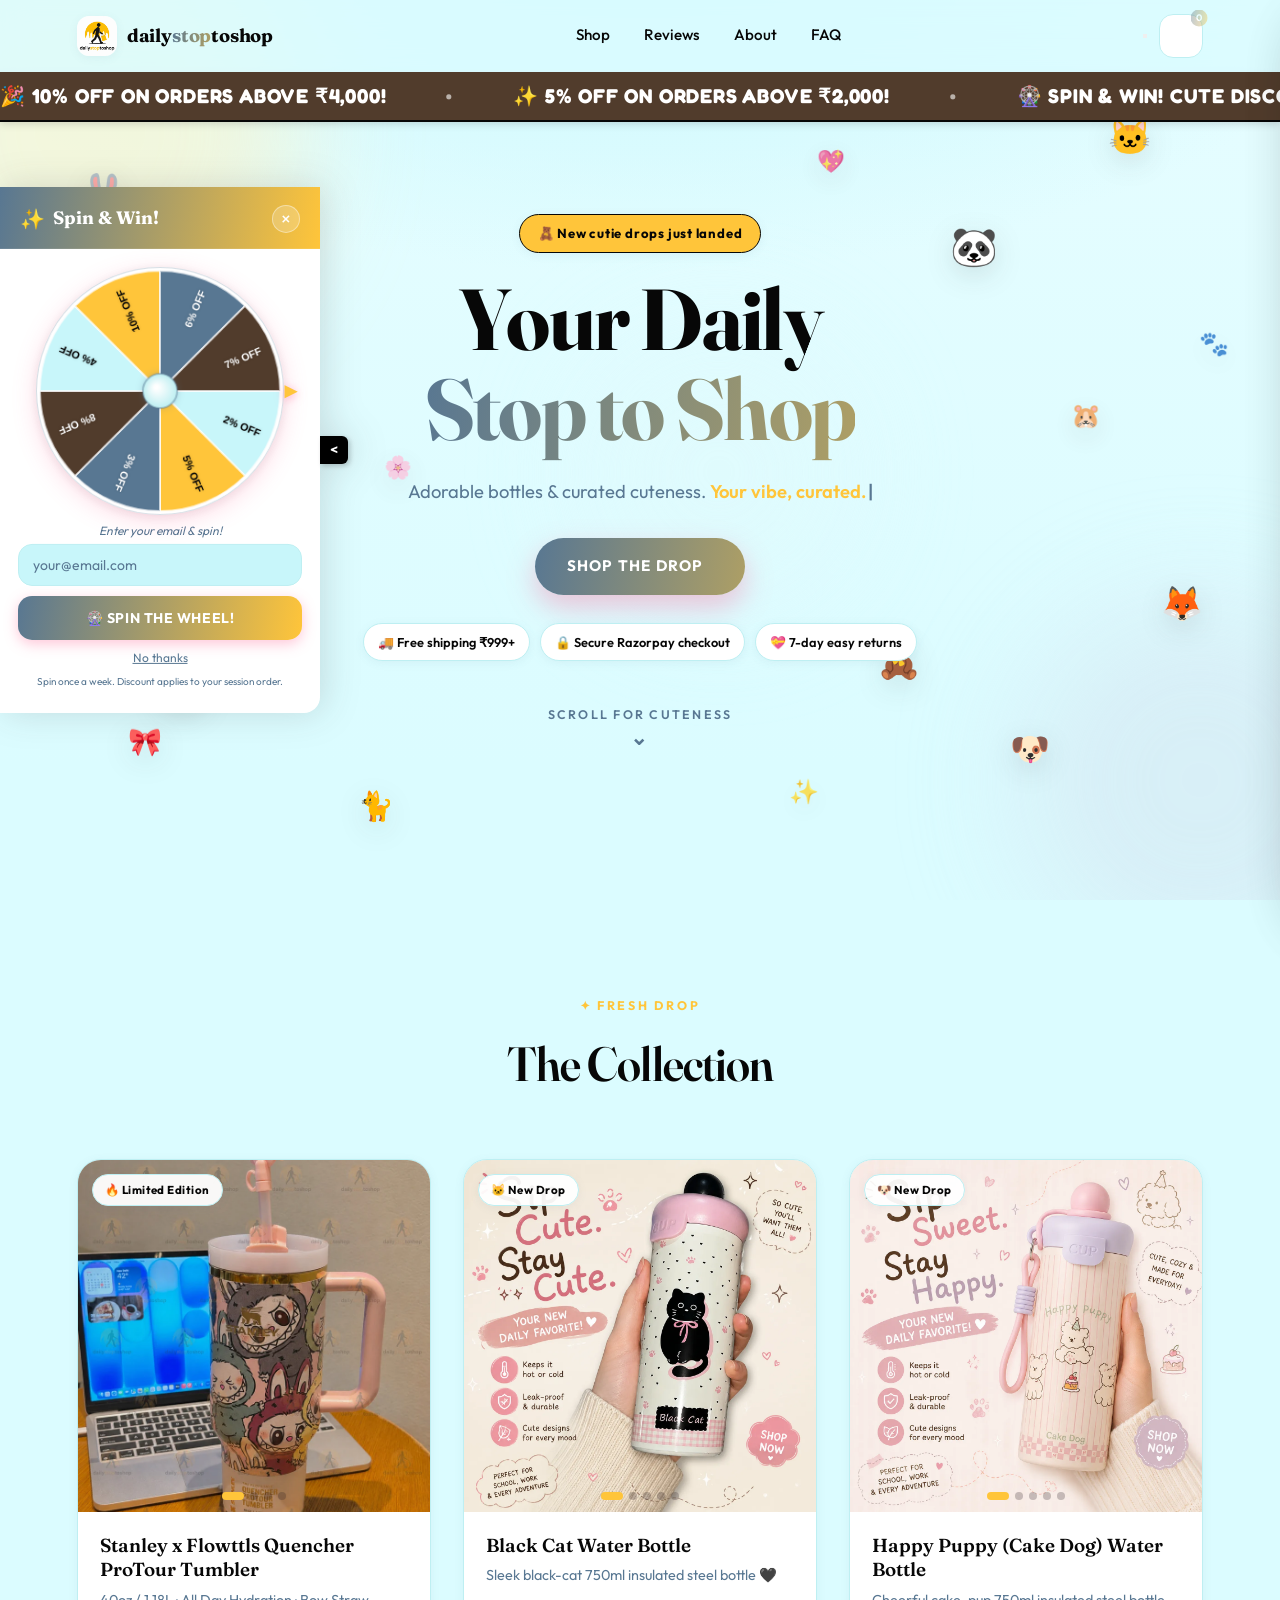
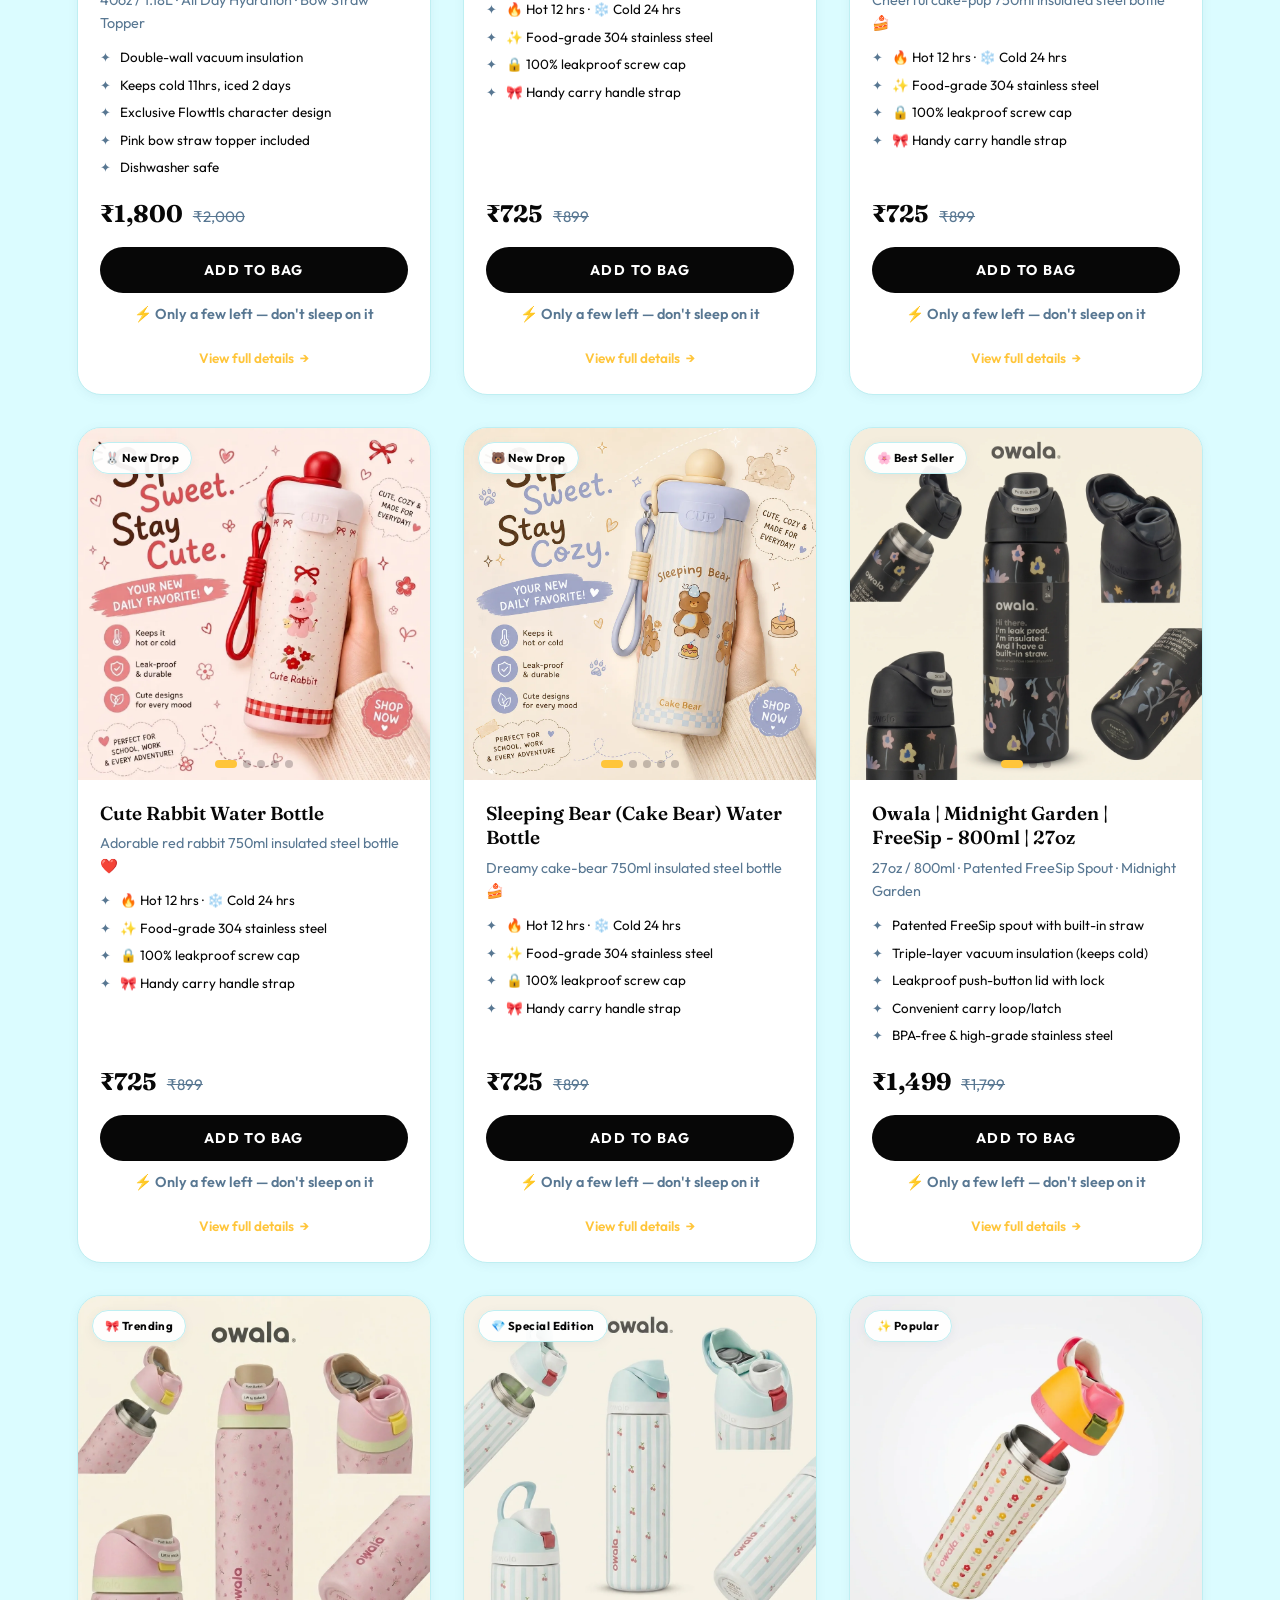
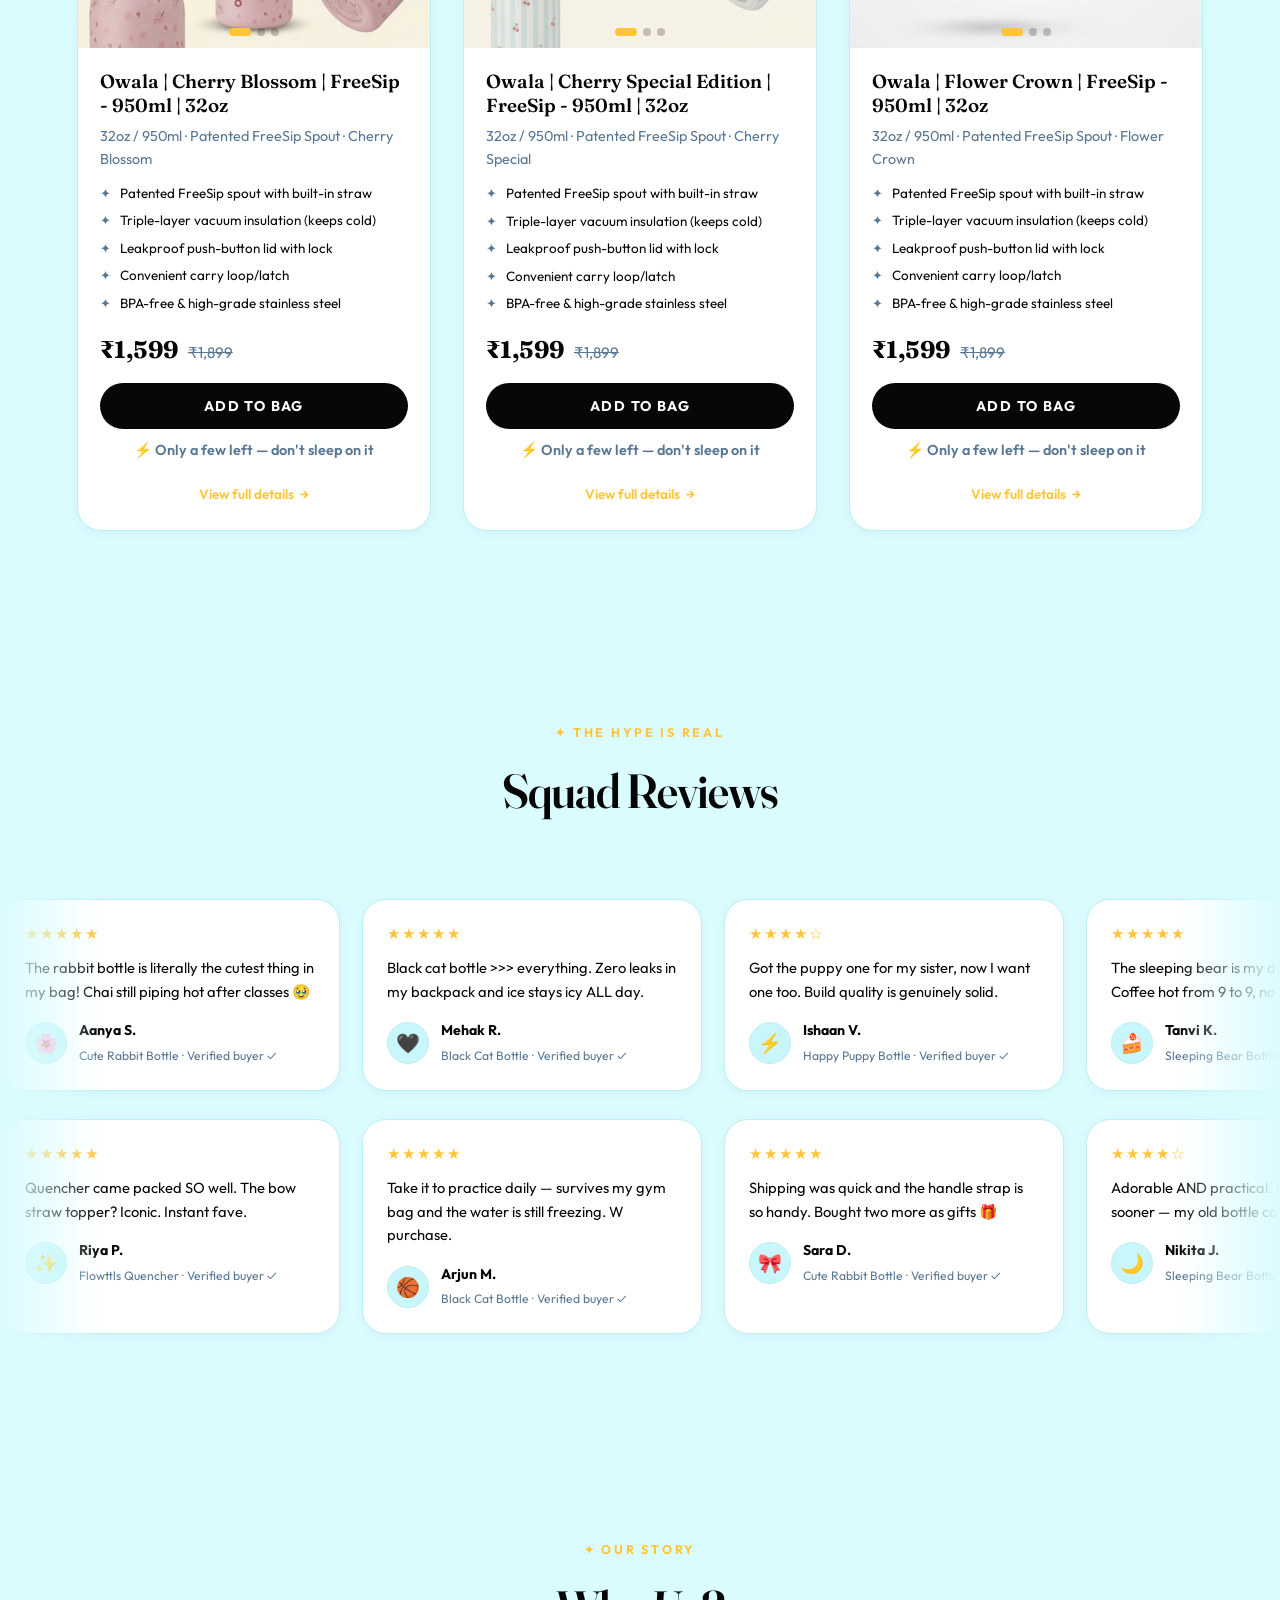
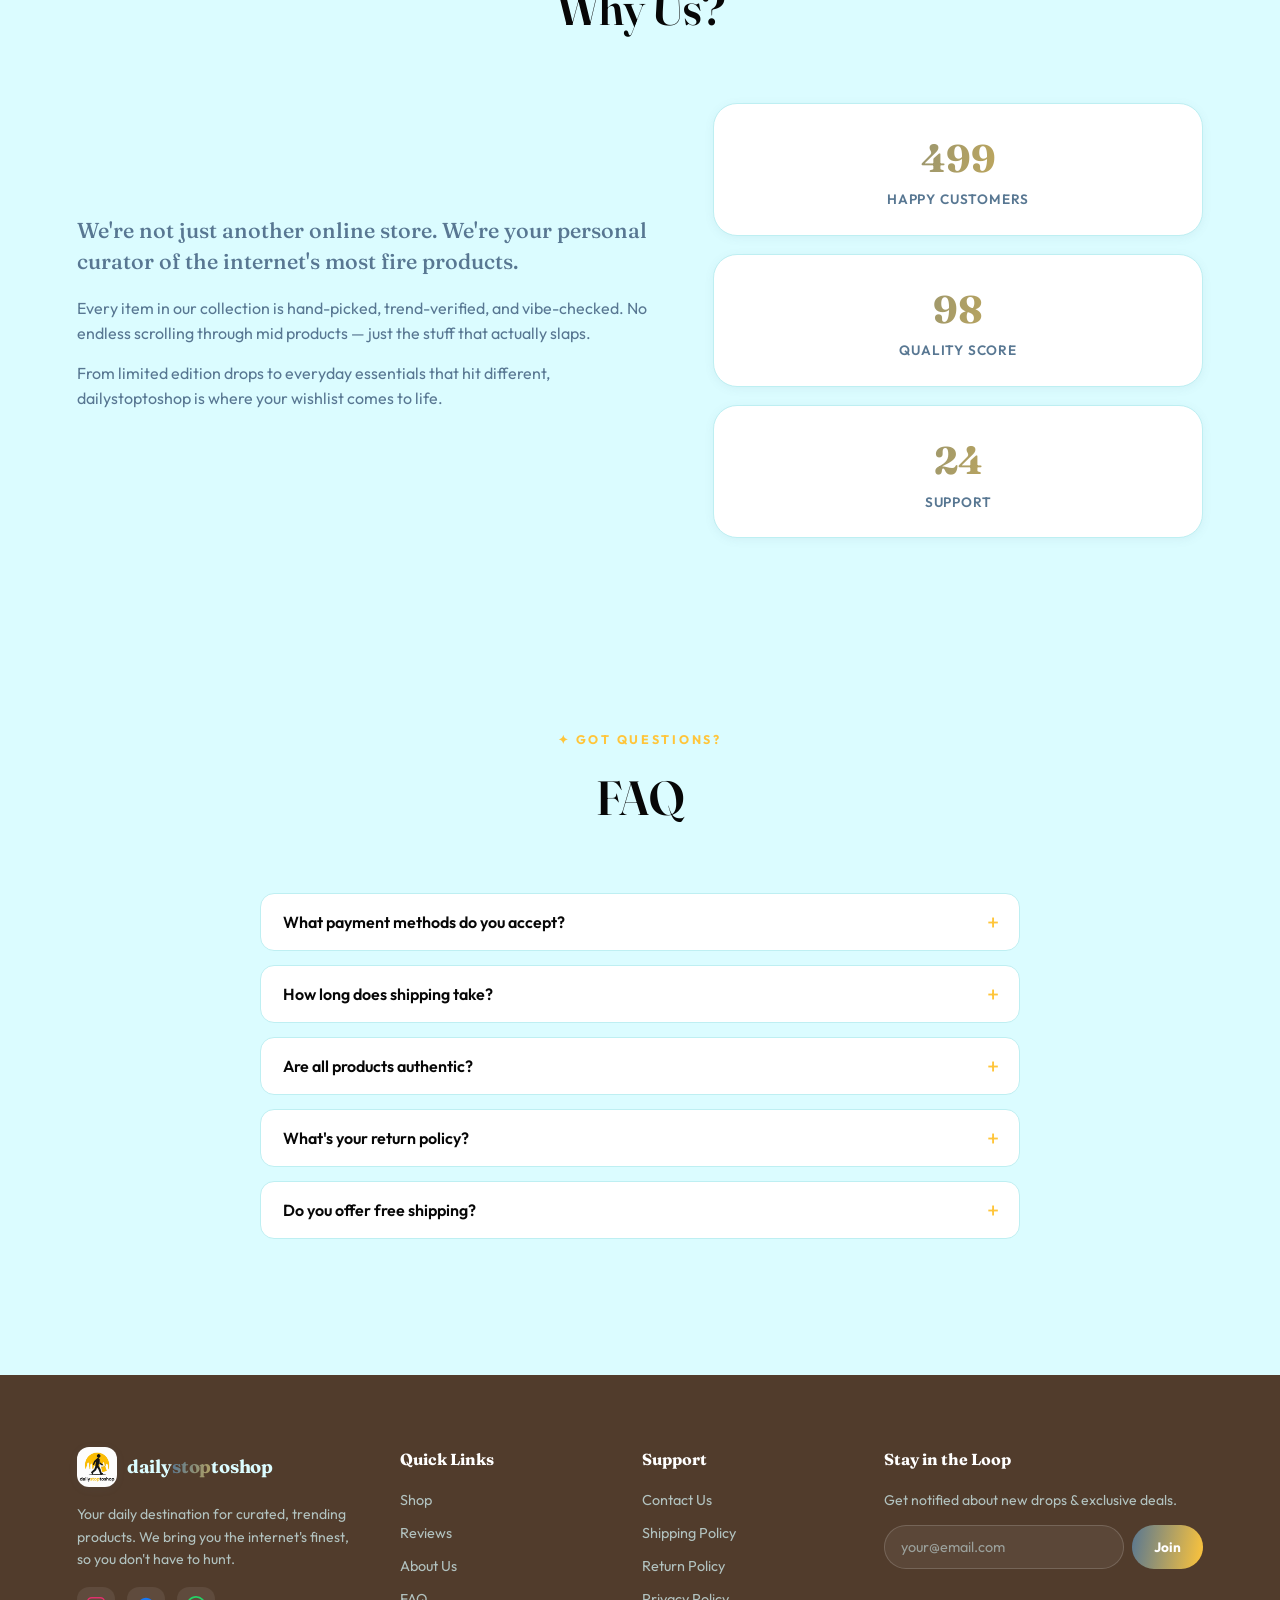
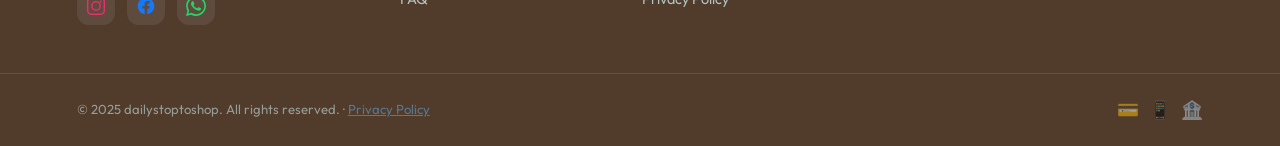
==== commit 60e5eab8: "style: revamp website color theme to cool-tone palette (#070707, #587792, #DBFCFF, #FFC53A, #513C2C)" ====
--- a/index.html
+++ b/index.html
@@ -18,7 +18,7 @@
   <script src="https://unpkg.com/lucide@latest"></script>
   <script src="https://checkout.razorpay.com/v1/checkout.js"></script>
 
-  <link rel="stylesheet" href="./style.css?v=13">
+  <link rel="stylesheet" href="./style.css?v=14">
 </head>
 <body>
 
@@ -346,6 +346,6 @@
 
   <div id="toast" class="toast"></div>
 
-  <script src="./main.js?v=6"></script>
+  <script src="./main.js?v=7"></script>
 </body>
 </html>
--- a/style.css
+++ b/style.css
@@ -5,19 +5,19 @@
 
 /* ─── 1. TOKENS & BASE ─── */
 :root {
-  --bg: #FFF6EE;
+  --bg: #DBFCFF;
   --surface: #FFFFFF;
-  --surface-2: #FFEFE2;
-  --ink: #2B2024;
-  --muted: #85737B;
-  --accent: #FF5D8F;
-  --accent-2: #FF9F45;
-  --accent-3: #6CC9B5;
-  --grad: linear-gradient(100deg, #FF5D8F 0%, #FF9F45 60%, #FFC75C 100%);
-  --border: #F4E2D6;
-  --shadow-sm: 0 2px 10px rgba(255, 93, 143, 0.08);
-  --shadow-md: 0 12px 32px rgba(43, 32, 36, 0.10);
-  --shadow-lg: 0 24px 60px rgba(43, 32, 36, 0.16);
+  --surface-2: #C8F6FA;
+  --ink: #070707;
+  --muted: #587792;
+  --accent: #FFC53A;
+  --accent-2: #587792;
+  --accent-3: #513C2C;
+  --grad: linear-gradient(100deg, #587792 0%, #FFC53A 100%);
+  --border: #BEEFF2;
+  --shadow-sm: 0 2px 10px rgba(88, 119, 146, 0.08);
+  --shadow-md: 0 12px 32px rgba(7, 7, 7, 0.10);
+  --shadow-lg: 0 24px 60px rgba(7, 7, 7, 0.16);
   --radius: 24px;
   --radius-sm: 14px;
   --font-display: 'Fraunces', Georgia, serif;
@@ -58,7 +58,7 @@
 
 ::-webkit-scrollbar { width: 10px; }
 ::-webkit-scrollbar-track { background: var(--bg); }
-::-webkit-scrollbar-thumb { background: #F3C8CF; border-radius: 8px; }
+::-webkit-scrollbar-thumb { background: #A0C4E2; border-radius: 8px; }
 ::-webkit-scrollbar-thumb:hover { background: var(--accent); }
 
 section { padding: 96px 6vw; max-width: 1280px; margin: 0 auto; }
@@ -77,7 +77,7 @@
   left: 0;
   right: 0;
   height: var(--announcement-h);
-  background: #BE1A1A;
+  background: #513C2C;
   color: #ffffff;
   display: flex;
   align-items: center;
@@ -88,7 +88,7 @@
   font-weight: 700;
   letter-spacing: 0.05em;
   overflow: hidden;
-  box-shadow: 0 2px 8px rgba(43, 32, 36, 0.15);
+  box-shadow: 0 2px 8px rgba(7, 7, 7, 0.15);
 }
 
 .announcement-marquee {
@@ -163,7 +163,7 @@
 #navbar {
   position: fixed; top: 0; left: 0; right: 0; z-index: 1100;
   height: var(--nav-h);
-  background: rgba(255, 246, 238, 0.82);
+  background: rgba(219, 252, 255, 0.82);
   -webkit-backdrop-filter: blur(14px); backdrop-filter: blur(14px);
   border-bottom: 1px solid transparent;
   transition: transform 0.35s var(--ease-out), border-color 0.3s, box-shadow 0.3s;
@@ -199,7 +199,7 @@
   transition: color 0.25s, background 0.25s, transform 0.25s var(--ease-pop);
 }
 .nav-link:hover { background: var(--surface-2); transform: translateY(-2px); }
-.nav-link.active { color: var(--accent); background: #FFE4ED; }
+.nav-link.active { color: var(--ink); background: var(--accent); }
 
 .nav-actions { display: flex; align-items: center; gap: 10px; }
 
@@ -239,15 +239,15 @@
   padding: calc(var(--nav-h) + var(--announcement-h) + 12px) 6vw 72px;
   overflow: hidden;
   background:
-    radial-gradient(1100px 520px at 50% -10%, #FFE9F1 0%, rgba(255, 233, 241, 0) 70%),
-    linear-gradient(180deg, #FFF1E6 0%, var(--bg) 85%);
+    radial-gradient(1100px 520px at 50% -10%, #C4F7FC 0%, rgba(196, 247, 252, 0) 70%),
+    linear-gradient(180deg, #E6FDFF 0%, var(--bg) 85%);
 }
 
 .hero-bg { position: absolute; inset: 0; pointer-events: none; }
 .orb { position: absolute; border-radius: 50%; filter: blur(60px); opacity: 0.55; will-change: transform; }
-.orb-1 { width: 420px; height: 420px; top: -80px; left: -120px; background: #FFD9E4; }
-.orb-2 { width: 360px; height: 360px; bottom: -60px; right: -100px; background: #FFE8C9; }
-.orb-3 { width: 260px; height: 260px; top: 38%; left: 46%; background: #D8F3EB; }
+.orb-1 { width: 420px; height: 420px; top: -80px; left: -120px; background: #FFF2C2; }
+.orb-2 { width: 360px; height: 360px; bottom: -60px; right: -100px; background: #D5E4F0; }
+.orb-3 { width: 260px; height: 260px; top: 38%; left: 46%; background: #E0FAFC; }
 
 /* Cute parallax emoji cloud — depth varies via size, opacity & data-depth */
 .float-emoji { position: absolute; will-change: transform; }
@@ -309,7 +309,7 @@
 .hero-badge {
   display: inline-flex; align-items: center; gap: 8px;
   font-size: 0.82rem; font-weight: 700; letter-spacing: 0.06em;
-  color: var(--accent); background: #FFE4ED; border: 1px solid #FFC9DB;
+  color: var(--ink); background: var(--accent); border: 1px solid var(--ink);
   padding: 8px 18px; border-radius: 999px; margin-bottom: 22px;
   box-shadow: var(--shadow-sm);
 }
@@ -400,7 +400,7 @@
   overflow: hidden; box-shadow: var(--shadow-sm);
   transition: transform 0.35s var(--ease-pop), box-shadow 0.35s, border-color 0.35s;
 }
-.product-card:hover { transform: translateY(-8px); box-shadow: var(--shadow-lg); border-color: #FFD0DE; }
+.product-card:hover { transform: translateY(-8px); box-shadow: var(--shadow-lg); border-color: #8FB5D6; }
 
 .product-image-wrapper { position: relative; overflow: hidden; aspect-ratio: 1; background: var(--surface-2); }
 .slider-track { display: flex; height: 100%; transition: transform 0.45s var(--ease-out); }
@@ -467,12 +467,12 @@
   background: linear-gradient(105deg, transparent, rgba(255, 255, 255, 0.35), transparent);
   transform: skewX(-20deg); transition: left 0.55s var(--ease-out);
 }
-.add-to-cart-btn:hover { transform: translateY(-2px); background: var(--accent); box-shadow: 0 12px 26px rgba(255, 93, 143, 0.4); }
+.add-to-cart-btn:hover { transform: translateY(-2px); background: var(--accent); box-shadow: 0 12px 26px rgba(255, 197, 58, 0.4); }
 .add-to-cart-btn:hover::after { left: 120%; }
 .add-to-cart-btn:active { transform: scale(0.97); }
 .add-to-cart-btn.added { background: var(--success); animation: btn-pop 0.45s var(--ease-pop); }
 @keyframes btn-pop { 0% { transform: scale(1); } 45% { transform: scale(1.06); } 100% { transform: scale(1); } }
-.add-to-cart-btn:disabled { background: #D8CCD1; cursor: not-allowed; transform: none; box-shadow: none; }
+.add-to-cart-btn:disabled { background: #B4C5D4; cursor: not-allowed; transform: none; box-shadow: none; }
 
 .urgency-text { font-size: 0.78rem; color: var(--accent-2); font-weight: 600; text-align: center; margin-top: 10px; }
 
@@ -504,9 +504,9 @@
   padding: 22px 24px; box-shadow: var(--shadow-sm);
   transition: transform 0.3s var(--ease-pop), box-shadow 0.3s, border-color 0.3s;
 }
-.review-card:hover { transform: translateY(-5px) rotate(-0.5deg); box-shadow: var(--shadow-md); border-color: #FFD0DE; }
-
-.review-stars { color: #FFB02E; font-size: 0.95rem; letter-spacing: 2px; margin-bottom: 10px; }
+.review-card:hover { transform: translateY(-5px) rotate(-0.5deg); box-shadow: var(--shadow-md); border-color: #8FB5D6; }
+
+.review-stars { color: #FFC53A; font-size: 0.95rem; letter-spacing: 2px; margin-bottom: 10px; }
 .review-text { font-size: 0.92rem; color: var(--ink); margin-bottom: 16px; }
 .review-author { display: flex; align-items: center; gap: 12px; }
 .review-avatar {
@@ -561,21 +561,21 @@
 .faq-answer p { padding: 0 22px 20px; color: var(--muted); font-size: 0.95rem; }
 
 /* ─── 10. FOOTER ─── */
-footer { background: #2B2024; color: #F4E8E0; margin-top: 40px; }
+footer { background: #513C2C; color: #DBFCFF; margin-top: 40px; }
 .footer-grid {
   max-width: 1280px; margin: 0 auto; padding: 72px 6vw 48px;
   display: grid; grid-template-columns: 1.4fr 1fr 1fr 1.3fr; gap: 40px;
 }
 .footer-logo { display: flex; align-items: center; gap: 10px; margin-bottom: 16px; }
-.footer-brand-col p { font-size: 0.9rem; color: #BFAEA8; }
+.footer-brand-col p { font-size: 0.9rem; color: rgba(219, 252, 255, 0.7); }
 .footer-col h4 { font-family: var(--font-display); font-size: 1rem; margin-bottom: 16px; color: #fff; }
 .footer-col a {
   display: block; margin-bottom: 10px; text-decoration: none;
-  font-size: 0.9rem; color: #BFAEA8;
+  font-size: 0.9rem; color: rgba(219, 252, 255, 0.7);
   transition: color 0.25s, transform 0.25s var(--ease-pop);
 }
 .footer-col a:hover { color: var(--accent-2); transform: translateX(4px); }
-.footer-col p { font-size: 0.88rem; color: #BFAEA8; margin-bottom: 14px; }
+.footer-col p { font-size: 0.88rem; color: rgba(219, 252, 255, 0.7); margin-bottom: 14px; }
 .social-links { display: flex; gap: 12px; margin-top: 16px; }
 .footer-col .social-links a {
   width: 38px; height: 38px; border-radius: 12px;
@@ -596,20 +596,20 @@
   background: rgba(255,255,255,0.06); color: #fff; font-size: 0.9rem;
   transition: border-color 0.25s, background 0.25s;
 }
-.newsletter-form input::placeholder { color: #8E7C76; }
+.newsletter-form input::placeholder { color: rgba(219, 252, 255, 0.5); }
 .newsletter-form input:focus { outline: none; border-color: var(--accent); background: rgba(255,255,255,0.1); }
 .newsletter-form button {
   padding: 12px 22px; border: none; border-radius: 999px;
   background: var(--grad); color: #fff; font-weight: 700; font-size: 0.85rem;
   transition: transform 0.25s var(--ease-pop), box-shadow 0.25s;
 }
-.newsletter-form button:hover { transform: translateY(-2px); box-shadow: 0 10px 22px rgba(255, 93, 143, 0.35); }
+.newsletter-form button:hover { transform: translateY(-2px); box-shadow: 0 10px 22px rgba(88, 119, 146, 0.35); }
 
 .footer-bottom {
   max-width: 1280px; margin: 0 auto; padding: 22px 6vw;
   border-top: 1px solid rgba(255,255,255,0.1);
   display: flex; justify-content: space-between; align-items: center; gap: 16px;
-  font-size: 0.82rem; color: #8E7C76;
+  font-size: 0.82rem; color: rgba(219, 252, 255, 0.5);
 }
 .payment-icons { display: flex; gap: 10px; font-size: 1.1rem; }
 
@@ -891,7 +891,7 @@
   padding: 14px 18px; font-size: 0.9rem; line-height: 1.55;
   transition: transform 0.25s var(--ease-pop), border-color 0.25s, box-shadow 0.25s;
 }
-.pp-about li:hover { transform: translateX(6px); border-color: #FFD0DE; box-shadow: var(--shadow-sm); }
+.pp-about li:hover { transform: translateX(6px); border-color: #8FB5D6; box-shadow: var(--shadow-sm); }
 
 .pp-related { margin-top: 70px; }
 .pp-related h2 { font-family: var(--font-display); font-size: 1.5rem; font-weight: 600; margin-bottom: 24px; text-align: center; }
@@ -902,7 +902,7 @@
   padding: 14px; box-shadow: var(--shadow-sm);
   transition: transform 0.3s var(--ease-pop), box-shadow 0.3s, border-color 0.3s;
 }
-.pp-rel-card:hover { transform: translateY(-6px); box-shadow: var(--shadow-md); border-color: #FFD0DE; }
+.pp-rel-card:hover { transform: translateY(-6px); box-shadow: var(--shadow-md); border-color: #8FB5D6; }
 .pp-rel-card img { width: 100%; aspect-ratio: 1; object-fit: cover; border-radius: 10px; margin-bottom: 8px; }
 .pp-rel-card span { font-size: 0.86rem; font-weight: 600; }
 .pp-rel-card strong { font-family: var(--font-display); color: var(--accent); }
@@ -942,7 +942,7 @@
   font-family: var(--font-display); font-size: 2rem; font-weight: 700; color: var(--ink);
 }
 .pp-reviews-avg-stars {
-  font-size: 1.3rem; color: #FFB02E; letter-spacing: 2px;
+  font-size: 1.3rem; color: #FFC53A; letter-spacing: 2px;
 }
 .pp-reviews-count {
   font-size: 0.9rem; color: var(--muted); margin-left: auto;
@@ -1001,7 +1001,7 @@
   color: #D4C5BA; transition: color 0.15s, transform 0.15s;
   padding: 2px;
 }
-.pp-star-btn:hover, .pp-star-btn.active { color: #FFB02E; transform: scale(1.15); }
+.pp-star-btn:hover, .pp-star-btn.active { color: #FFC53A; transform: scale(1.15); }
 
 #pp-review-input {
   width: 100%; padding: 14px 16px; border: 1px solid var(--border);
@@ -1039,7 +1039,7 @@
   border-radius: var(--radius-sm); padding: 22px 24px;
   box-shadow: var(--shadow-sm); transition: box-shadow 0.2s, border-color 0.2s;
 }
-.pp-review-card:hover { box-shadow: var(--shadow-md); border-color: #FFD0DE; }
+.pp-review-card:hover { box-shadow: var(--shadow-md); border-color: #8FB5D6; }
 
 .pp-review-card-header {
   display: flex; align-items: center; gap: 12px; margin-bottom: 10px;
@@ -1061,7 +1061,7 @@
 .pp-review-delete:hover { opacity: 1; }
 
 .pp-review-stars {
-  color: #FFB02E; font-size: 0.95rem; letter-spacing: 2px; margin-bottom: 8px;
+  color: #FFC53A; font-size: 0.95rem; letter-spacing: 2px; margin-bottom: 8px;
 }
 
 .pp-review-body {
@@ -1076,8 +1076,8 @@
   font-size: 0.85rem; color: var(--muted);
   transition: background 0.2s, border-color 0.2s, transform 0.15s;
 }
-.pp-review-like:hover { background: #FFEFE2; border-color: #FFD0DE; transform: scale(1.03); }
-.pp-review-like.liked { background: #FFF0F5; border-color: #FF5D8F; color: var(--accent); }
+.pp-review-like:hover { background: var(--surface-2); border-color: #8FB5D6; transform: scale(1.03); }
+.pp-review-like.liked { background: #FFF5D9; border-color: var(--accent); color: var(--ink); }
 .pp-like-icon { font-size: 1rem; }
 .pp-like-count { font-weight: 600; }
 
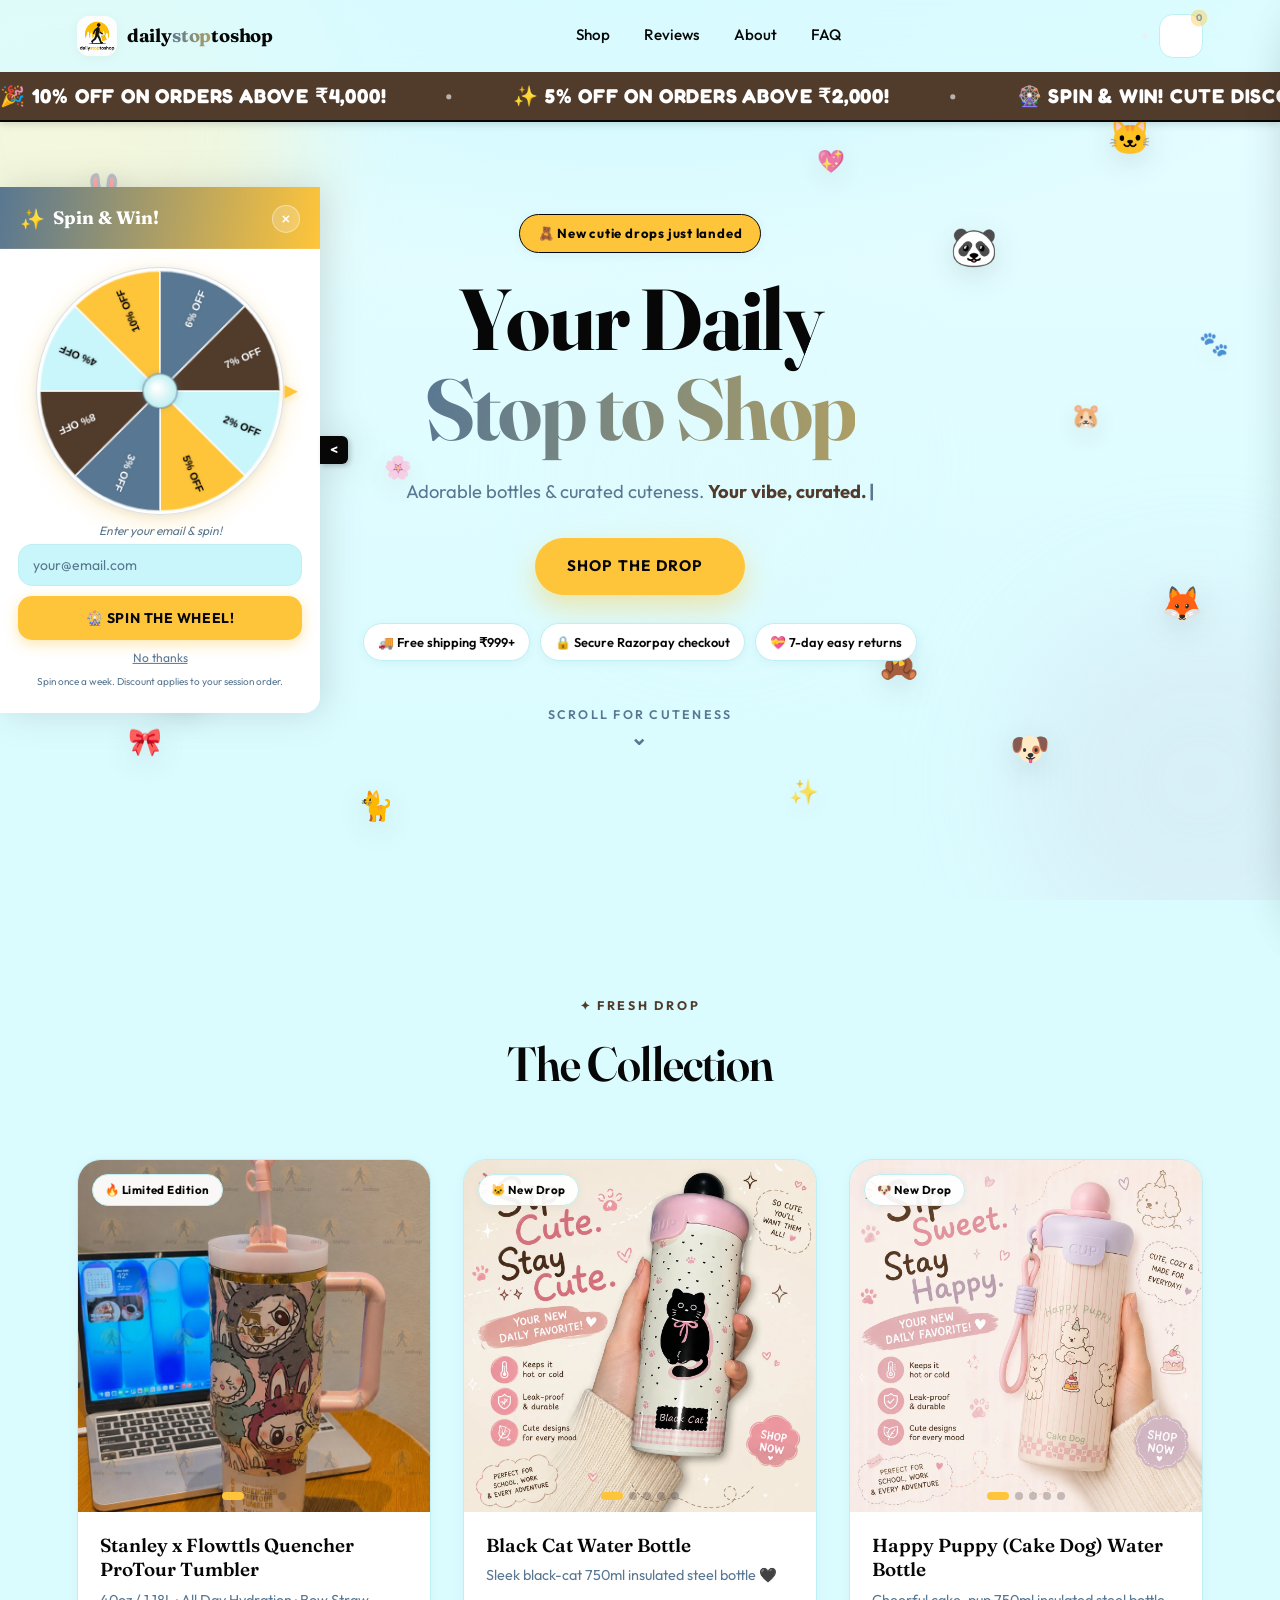
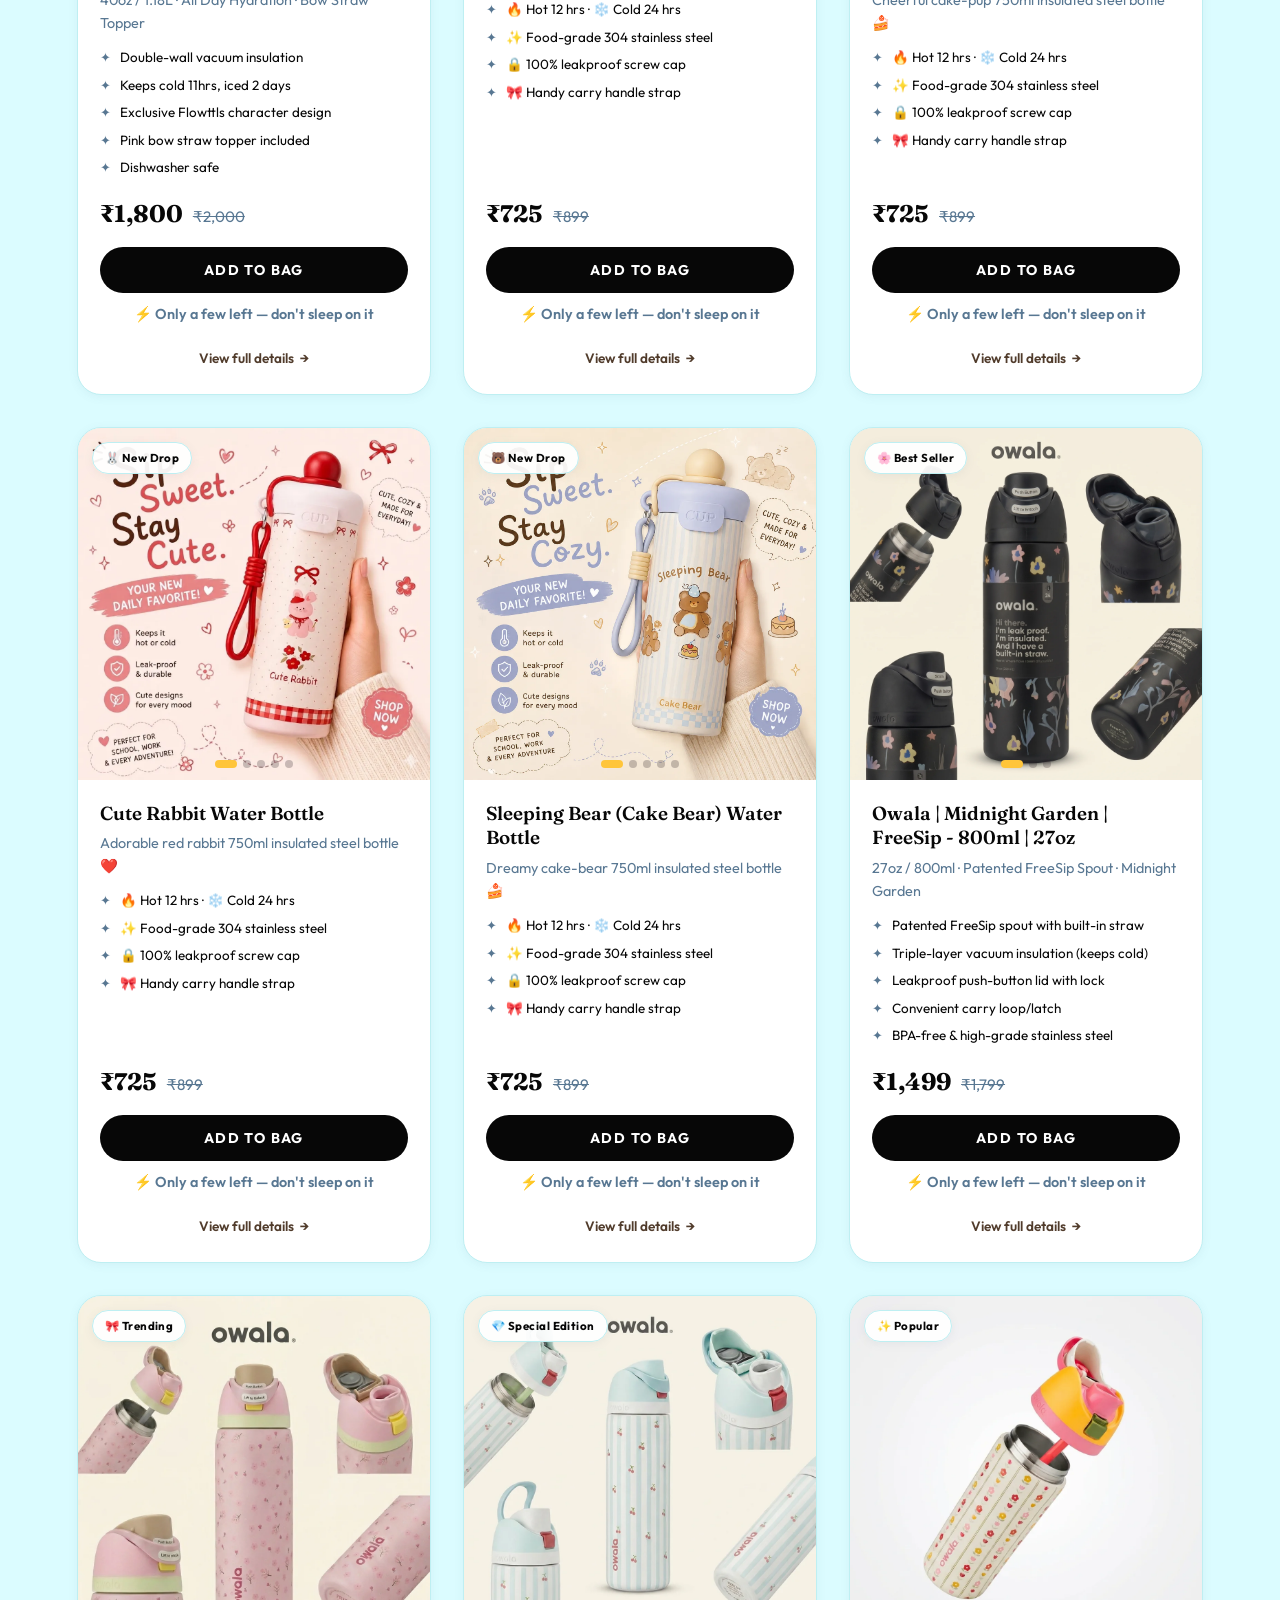
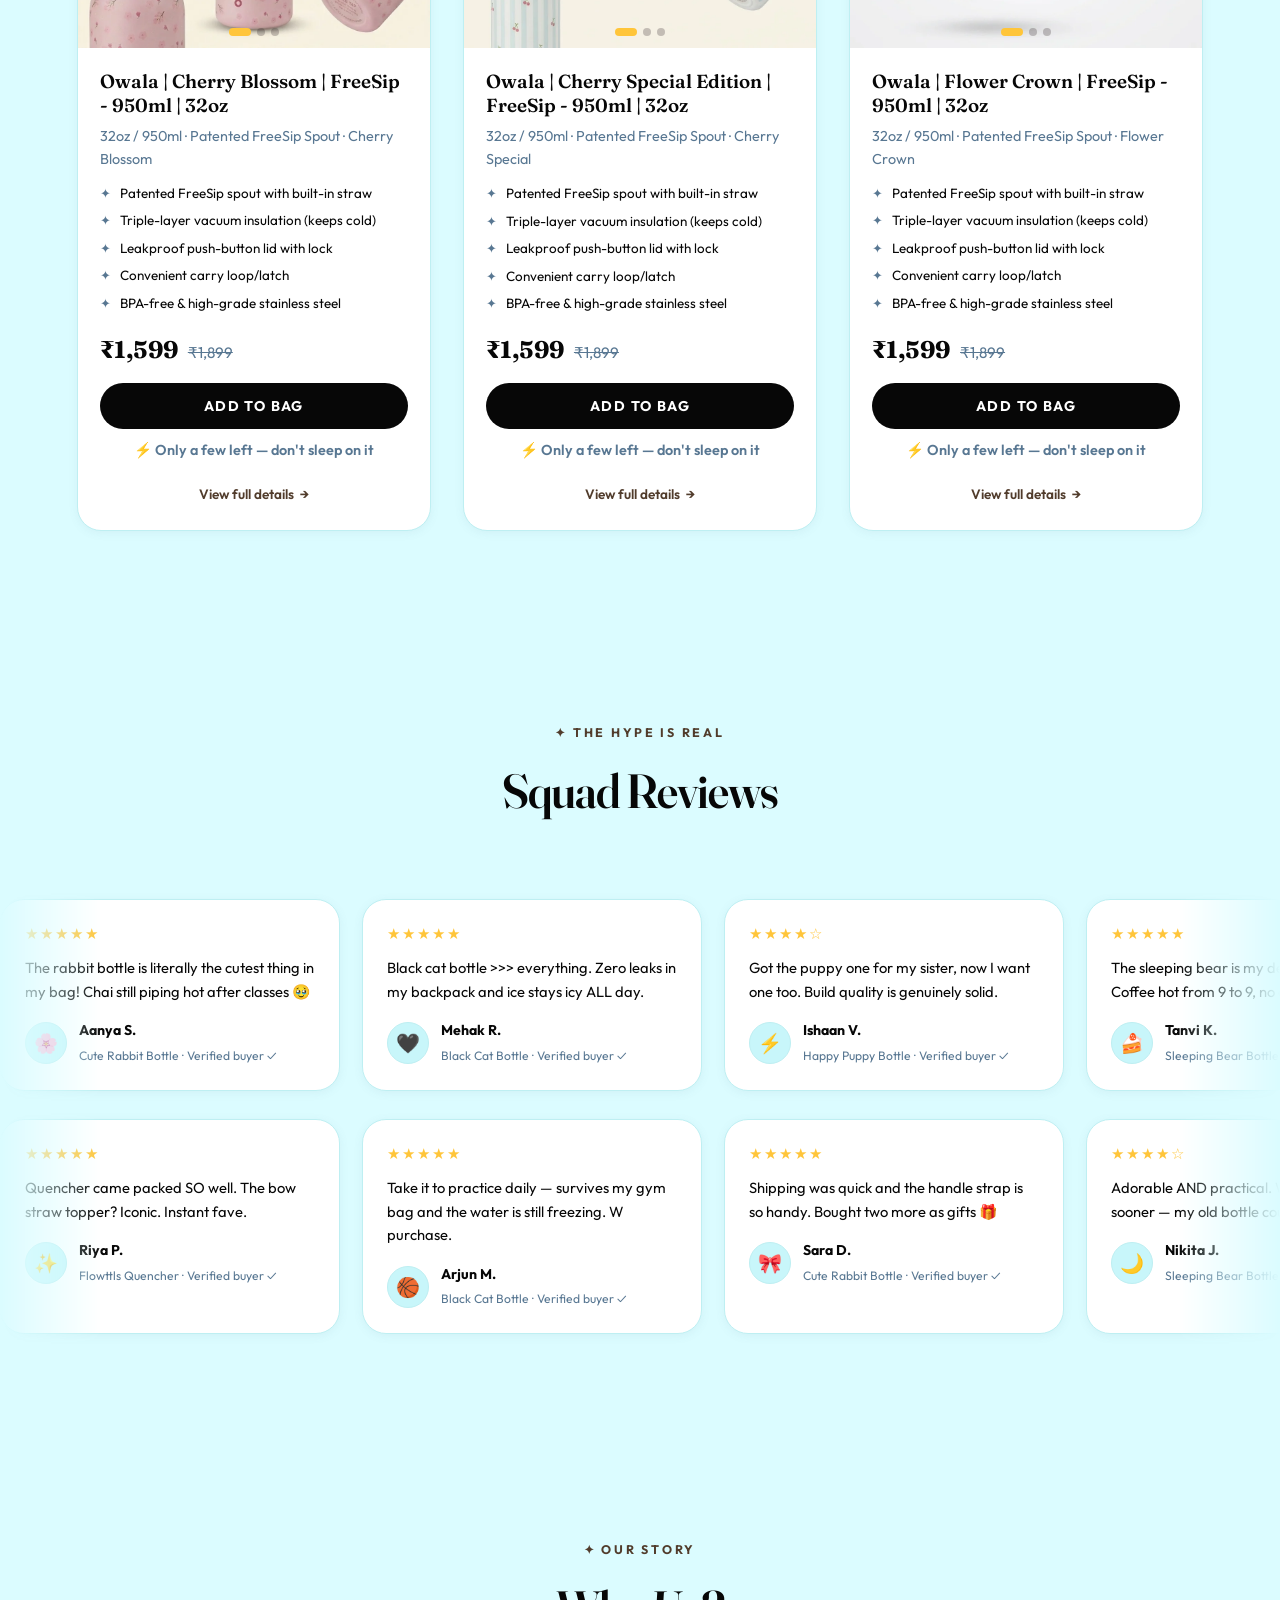
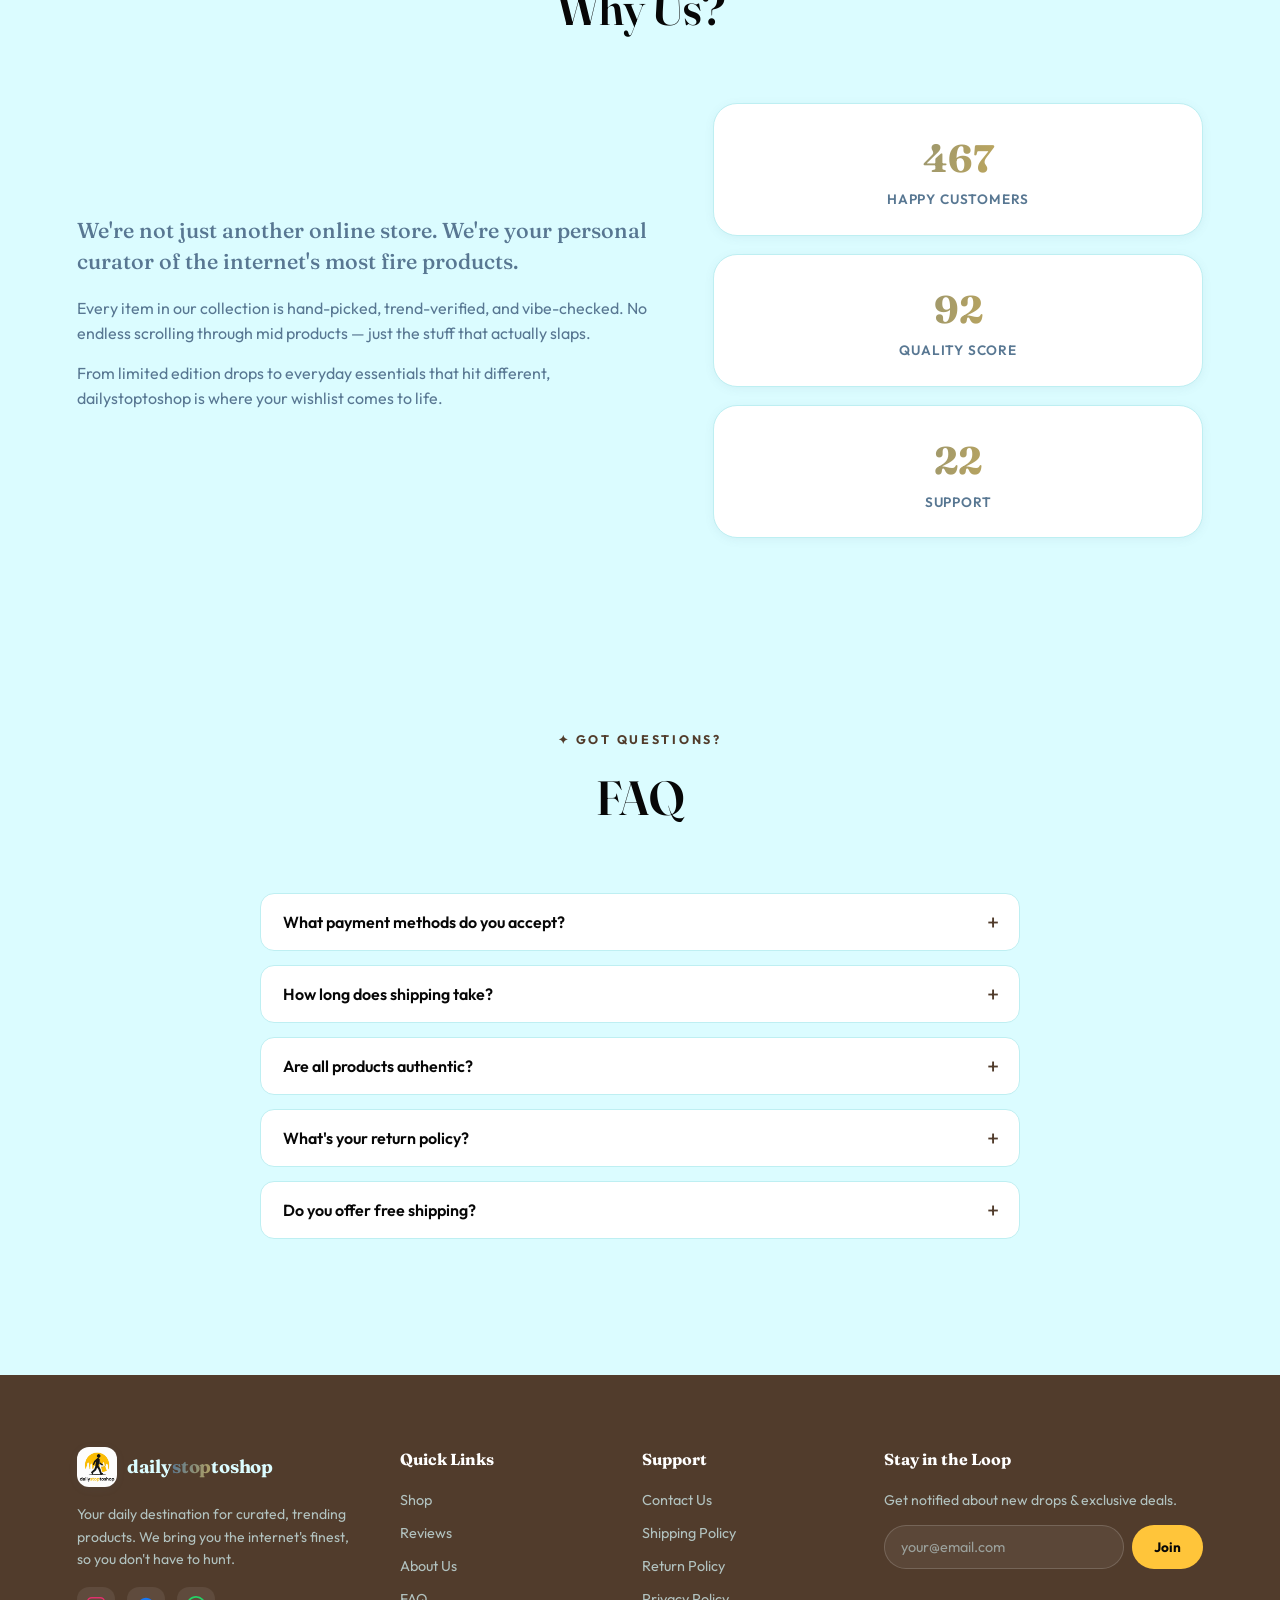
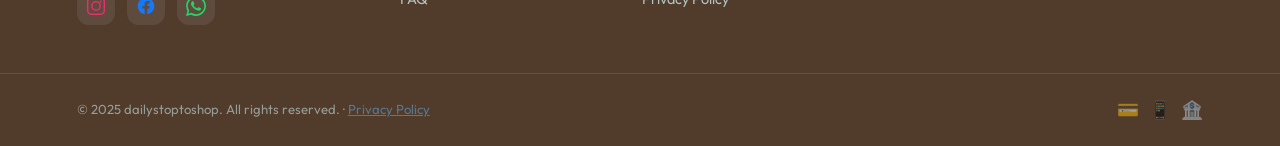
==== commit bfe18175: "style: replace leftover pink accents with cool-tone palette Swap remaining #FF5D8F pinks for amber/b" ====
--- a/index.html
+++ b/index.html
@@ -5,7 +5,7 @@
   <meta name="viewport" content="width=device-width, initial-scale=1.0">
   <title>dailystoptoshop — Cute Bottles & Curated Drops</title>
   <meta name="description" content="Your daily destination for curated, trending products. Adorable insulated bottles, limited edition drops, and everything that hits different. Shop now at dailystoptoshop.">
-  <meta name="theme-color" content="#FFF6EE">
+  <meta name="theme-color" content="#DBFCFF">
   <meta property="og:title" content="dailystoptoshop — Cute Bottles & Curated Drops">
   <meta property="og:description" content="Limited edition drops, trending picks, and curated vibes. Your daily stop to shop.">
   <meta property="og:type" content="website">
@@ -18,7 +18,7 @@
   <script src="https://unpkg.com/lucide@latest"></script>
   <script src="https://checkout.razorpay.com/v1/checkout.js"></script>
 
-  <link rel="stylesheet" href="./style.css?v=14">
+  <link rel="stylesheet" href="./style.css?v=15">
 </head>
 <body>
 
@@ -346,6 +346,6 @@
 
   <div id="toast" class="toast"></div>
 
-  <script src="./main.js?v=7"></script>
+  <script src="./main.js?v=8"></script>
 </body>
 </html>
--- a/style.css
+++ b/style.css
@@ -13,11 +13,15 @@
   --accent: #FFC53A;
   --accent-2: #587792;
   --accent-3: #513C2C;
+  --accent-hover: #EAB024;                 /* deeper amber for hover/press states */
+  --on-accent: #070707;                    /* ink text/icons on amber surfaces */
   --grad: linear-gradient(100deg, #587792 0%, #FFC53A 100%);
   --border: #BEEFF2;
   --shadow-sm: 0 2px 10px rgba(88, 119, 146, 0.08);
   --shadow-md: 0 12px 32px rgba(7, 7, 7, 0.10);
   --shadow-lg: 0 24px 60px rgba(7, 7, 7, 0.16);
+  --glow-accent: rgba(255, 197, 58, 0.42);  /* warm CTA shadow (was leftover pink) */
+  --focus-ring: rgba(255, 197, 58, 0.30);   /* amber focus ring on inputs */
   --radius: 24px;
   --radius-sm: 14px;
   --font-display: 'Fraunces', Georgia, serif;
@@ -54,11 +58,11 @@
 input, textarea { font-family: inherit; }
 a { color: inherit; }
 
-::selection { background: var(--accent); color: #fff; }
+::selection { background: var(--accent); color: var(--on-accent); }
 
 ::-webkit-scrollbar { width: 10px; }
 ::-webkit-scrollbar-track { background: var(--bg); }
-::-webkit-scrollbar-thumb { background: #A0C4E2; border-radius: 8px; }
+::-webkit-scrollbar-thumb { background: var(--muted); border-radius: 8px; }
 ::-webkit-scrollbar-thumb:hover { background: var(--accent); }
 
 section { padding: 96px 6vw; max-width: 1280px; margin: 0 auto; }
@@ -217,7 +221,7 @@
   position: absolute; top: -7px; right: -7px;
   min-width: 20px; height: 20px; padding: 0 5px;
   display: grid; place-items: center;
-  background: var(--grad); color: #fff;
+  background: var(--accent); color: var(--on-accent);
   font-size: 0.7rem; font-weight: 700; border-radius: 999px;
   opacity: 0.4; transform: scale(0.85);
   transition: opacity 0.25s, transform 0.25s var(--ease-pop);
@@ -338,25 +342,25 @@
   color: var(--muted); text-decoration: none;
   transition: color 0.25s;
 }
-.hero-scroll-hint:hover { color: var(--accent); }
+.hero-scroll-hint:hover { color: var(--accent-3); }
 .scroll-arrow { font-size: 1.3rem; line-height: 1; animation: hint-bob 1.8s ease-in-out infinite; }
 @keyframes hint-bob { 0%, 100% { transform: translateY(0); } 50% { transform: translateY(6px); } }
 
 .hero-tagline { font-size: 1.15rem; color: var(--muted); margin-bottom: 32px; min-height: 1.6em; max-width: 560px; }
-.typing-text { color: var(--accent); font-weight: 600; }
+.typing-text { color: var(--accent-3); font-weight: 700; }
 .typing-text::after { content: '|'; margin-left: 2px; animation: caret-blink 1s steps(1) infinite; color: var(--accent-2); }
 @keyframes caret-blink { 50% { opacity: 0; } }
 
 .btn-primary {
   position: relative; display: inline-flex; align-items: center; gap: 10px;
   padding: 16px 32px; border: none; border-radius: 999px;
-  background: var(--grad); background-size: 200% 100%;
-  color: #fff; font-weight: 700; font-size: 0.95rem; letter-spacing: 0.08em;
+  background: var(--accent);
+  color: var(--on-accent); font-weight: 700; font-size: 0.95rem; letter-spacing: 0.08em;
   text-decoration: none; overflow: hidden;
-  box-shadow: 0 12px 28px rgba(255, 93, 143, 0.35);
-  transition: transform 0.25s var(--ease-pop), box-shadow 0.25s, background-position 0.4s;
-}
-.btn-primary:hover { transform: translateY(-3px) scale(1.02); box-shadow: 0 18px 38px rgba(255, 93, 143, 0.45); background-position: 100% 0; }
+  box-shadow: 0 12px 28px var(--glow-accent);
+  transition: transform 0.25s var(--ease-pop), box-shadow 0.25s, background 0.3s;
+}
+.btn-primary:hover { transform: translateY(-3px) scale(1.02); background: var(--accent-hover); box-shadow: 0 18px 42px var(--glow-accent); }
 .btn-primary:active { transform: scale(0.97); }
 .btn-primary svg { width: 18px; height: 18px; transition: transform 0.25s var(--ease-pop); }
 .btn-primary:hover svg { transform: translateX(4px); }
@@ -372,7 +376,7 @@
 
 /* ─── 5. SECTION HEADERS & SCROLL REVEALS ─── */
 .section-header { text-align: center; margin-bottom: 56px; }
-.section-subtitle { font-size: 0.78rem; font-weight: 700; letter-spacing: 0.22em; color: var(--accent); margin-bottom: 10px; }
+.section-subtitle { font-size: 0.78rem; font-weight: 700; letter-spacing: 0.22em; color: var(--accent-3); margin-bottom: 10px; }
 .section-title {
   font-family: var(--font-display);
   font-size: clamp(2rem, 4.5vw, 3rem); font-weight: 600; letter-spacing: -0.02em;
@@ -400,7 +404,7 @@
   overflow: hidden; box-shadow: var(--shadow-sm);
   transition: transform 0.35s var(--ease-pop), box-shadow 0.35s, border-color 0.35s;
 }
-.product-card:hover { transform: translateY(-8px); box-shadow: var(--shadow-lg); border-color: #8FB5D6; }
+.product-card:hover { transform: translateY(-8px); box-shadow: var(--shadow-lg); border-color: var(--accent); }
 
 .product-image-wrapper { position: relative; overflow: hidden; aspect-ratio: 1; background: var(--surface-2); }
 .slider-track { display: flex; height: 100%; transition: transform 0.45s var(--ease-out); }
@@ -421,7 +425,7 @@
   transition: opacity 0.25s, transform 0.25s var(--ease-pop), background 0.25s;
 }
 .product-slider:hover .slider-arrow { opacity: 1; }
-.slider-arrow:hover { background: var(--accent); color: #fff; transform: translateY(-50%) scale(1.12); }
+.slider-arrow:hover { background: var(--accent); color: var(--on-accent); transform: translateY(-50%) scale(1.12); }
 .slider-prev { left: 10px; } .slider-next { right: 10px; }
 
 .slider-dots { position: absolute; bottom: 12px; left: 50%; transform: translateX(-50%); display: flex; gap: 6px; z-index: 2; }
@@ -444,7 +448,7 @@
 .product-info { display: flex; flex-direction: column; flex: 1; padding: 22px 22px 24px; }
 .product-info h3 { font-family: var(--font-display); font-size: 1.18rem; font-weight: 600; line-height: 1.3; margin-bottom: 6px; }
 .product-title-link { text-decoration: none; background-image: linear-gradient(var(--accent), var(--accent)); background-size: 0% 2px; background-repeat: no-repeat; background-position: 0 100%; transition: background-size 0.3s var(--ease-out), color 0.25s; }
-.product-title-link:hover { color: var(--accent); background-size: 100% 2px; }
+.product-title-link:hover { color: var(--accent-3); background-size: 100% 2px; }
 .product-info > p { font-size: 0.9rem; color: var(--muted); margin-bottom: 12px; }
 
 .product-features { list-style: none; margin-bottom: 16px; display: grid; gap: 6px; }
@@ -467,7 +471,7 @@
   background: linear-gradient(105deg, transparent, rgba(255, 255, 255, 0.35), transparent);
   transform: skewX(-20deg); transition: left 0.55s var(--ease-out);
 }
-.add-to-cart-btn:hover { transform: translateY(-2px); background: var(--accent); box-shadow: 0 12px 26px rgba(255, 197, 58, 0.4); }
+.add-to-cart-btn:hover { transform: translateY(-2px); background: var(--accent); color: var(--on-accent); box-shadow: 0 12px 26px var(--glow-accent); }
 .add-to-cart-btn:hover::after { left: 120%; }
 .add-to-cart-btn:active { transform: scale(0.97); }
 .add-to-cart-btn.added { background: var(--success); animation: btn-pop 0.45s var(--ease-pop); }
@@ -478,7 +482,7 @@
 
 .details-link {
   display: inline-flex; align-items: center; justify-content: center; gap: 6px;
-  margin-top: 10px; font-size: 0.85rem; font-weight: 600; color: var(--accent);
+  margin-top: 10px; font-size: 0.85rem; font-weight: 600; color: var(--accent-3);
   text-decoration: none;
 }
 .details-link span { transition: transform 0.25s var(--ease-pop); }
@@ -504,7 +508,7 @@
   padding: 22px 24px; box-shadow: var(--shadow-sm);
   transition: transform 0.3s var(--ease-pop), box-shadow 0.3s, border-color 0.3s;
 }
-.review-card:hover { transform: translateY(-5px) rotate(-0.5deg); box-shadow: var(--shadow-md); border-color: #8FB5D6; }
+.review-card:hover { transform: translateY(-5px) rotate(-0.5deg); box-shadow: var(--shadow-md); border-color: var(--accent); }
 
 .review-stars { color: #FFC53A; font-size: 0.95rem; letter-spacing: 2px; margin-bottom: 10px; }
 .review-text { font-size: 0.92rem; color: var(--ink); margin-bottom: 16px; }
@@ -551,10 +555,10 @@
 .faq-question::after {
   content: '+'; position: absolute; right: 20px; top: 50%;
   transform: translateY(-50%);
-  font-size: 1.4rem; font-weight: 400; color: var(--accent);
+  font-size: 1.4rem; font-weight: 400; color: var(--accent-3);
   transition: transform 0.35s var(--ease-pop);
 }
-.faq-item.active .faq-question { color: var(--accent); }
+.faq-item.active .faq-question { color: var(--accent-3); }
 .faq-item.active .faq-question::after { transform: translateY(-50%) rotate(45deg); }
 .faq-answer { max-height: 0; overflow: hidden; transition: max-height 0.4s var(--ease-out); }
 .faq-item.active .faq-answer { max-height: 320px; }
@@ -600,10 +604,10 @@
 .newsletter-form input:focus { outline: none; border-color: var(--accent); background: rgba(255,255,255,0.1); }
 .newsletter-form button {
   padding: 12px 22px; border: none; border-radius: 999px;
-  background: var(--grad); color: #fff; font-weight: 700; font-size: 0.85rem;
-  transition: transform 0.25s var(--ease-pop), box-shadow 0.25s;
-}
-.newsletter-form button:hover { transform: translateY(-2px); box-shadow: 0 10px 22px rgba(88, 119, 146, 0.35); }
+  background: var(--accent); color: var(--on-accent); font-weight: 700; font-size: 0.85rem;
+  transition: transform 0.25s var(--ease-pop), box-shadow 0.25s, background 0.3s;
+}
+.newsletter-form button:hover { transform: translateY(-2px); background: var(--accent-hover); box-shadow: 0 10px 22px var(--glow-accent); }
 
 .footer-bottom {
   max-width: 1280px; margin: 0 auto; padding: 22px 6vw;
@@ -668,9 +672,9 @@
   font-size: 1rem; line-height: 1;
   transition: background 0.2s, color 0.2s, transform 0.2s var(--ease-pop);
 }
-.qty-btn:hover { background: var(--accent); color: #fff; transform: scale(1.1); }
+.qty-btn:hover { background: var(--accent); color: var(--on-accent); transform: scale(1.1); }
 .cart-item-remove { border: none; background: none; font-size: 0.76rem; color: var(--muted); text-decoration: underline; transition: color 0.2s; }
-.cart-item-remove:hover { color: var(--accent); }
+.cart-item-remove:hover { color: var(--accent-3); }
 
 .cart-footer { padding: 20px 24px 26px; border-top: 1px solid var(--border); background: var(--surface); border-radius: 24px 0 0 0; }
 .subtotal-row, .total-row { display: flex; justify-content: space-between; margin-bottom: 8px; font-size: 0.92rem; }
@@ -680,10 +684,10 @@
 #checkout-btn {
   width: 100%; margin-top: 14px; padding: 15px;
   border: none; border-radius: 999px;
-  background: var(--grad); color: #fff; font-weight: 700; letter-spacing: 0.1em;
-  transition: transform 0.25s var(--ease-pop), box-shadow 0.25s, opacity 0.25s;
-}
-#checkout-btn:hover:not(:disabled) { transform: translateY(-2px); box-shadow: 0 14px 28px rgba(255, 93, 143, 0.4); }
+  background: var(--accent); color: var(--on-accent); font-weight: 700; letter-spacing: 0.1em;
+  transition: transform 0.25s var(--ease-pop), box-shadow 0.25s, opacity 0.25s, background 0.3s;
+}
+#checkout-btn:hover:not(:disabled) { transform: translateY(-2px); background: var(--accent-hover); box-shadow: 0 14px 28px var(--glow-accent); }
 #checkout-btn:disabled { opacity: 0.45; cursor: not-allowed; }
 
 /* ─── 12. CHECKOUT MODAL ─── */
@@ -720,17 +724,17 @@
 }
 #checkout-form input:focus, #checkout-form textarea:focus {
   outline: none; border-color: var(--accent);
-  box-shadow: 0 0 0 4px rgba(255, 93, 143, 0.12);
+  box-shadow: 0 0 0 4px var(--focus-ring);
 }
 .checkout-summary { display: flex; justify-content: space-between; font-size: 0.92rem; margin-bottom: 6px; color: var(--muted); }
 .checkout-summary-total { font-weight: 700; font-size: 1.05rem; color: var(--ink); padding-top: 8px; border-top: 1px dashed var(--border); }
 #pay-now-btn {
   width: 100%; margin-top: 16px; padding: 15px;
   border: none; border-radius: 999px;
-  background: var(--grad); color: #fff; font-weight: 700; letter-spacing: 0.1em;
-  transition: transform 0.25s var(--ease-pop), box-shadow 0.25s, opacity 0.25s;
-}
-#pay-now-btn:hover:not(:disabled) { transform: translateY(-2px); box-shadow: 0 14px 28px rgba(255, 93, 143, 0.4); }
+  background: var(--accent); color: var(--on-accent); font-weight: 700; letter-spacing: 0.1em;
+  transition: transform 0.25s var(--ease-pop), box-shadow 0.25s, opacity 0.25s, background 0.3s;
+}
+#pay-now-btn:hover:not(:disabled) { transform: translateY(-2px); background: var(--accent-hover); box-shadow: 0 14px 28px var(--glow-accent); }
 #pay-now-btn:disabled { opacity: 0.6; cursor: wait; }
 
 /* ─── 13. IMAGE MODAL ─── */
@@ -780,7 +784,7 @@
 
 .pp-breadcrumb { display: flex; flex-wrap: wrap; gap: 8px; align-items: center; font-size: 0.86rem; color: var(--muted); margin-bottom: 28px; }
 .pp-breadcrumb a { text-decoration: none; color: var(--muted); transition: color 0.2s; }
-.pp-breadcrumb a:hover { color: var(--accent); }
+.pp-breadcrumb a:hover { color: var(--accent-3); }
 
 .pp-layout { display: grid; grid-template-columns: 1fr 1fr; gap: 56px; align-items: start; }
 
@@ -827,7 +831,7 @@
 }
 .pp-product-rating-link:hover { opacity: 0.75; }
 .pp-product-rating-stars {
-  font-size: 1.25rem; color: #f59e0b; letter-spacing: 1px;
+  font-size: 1.25rem; color: var(--accent); letter-spacing: 1px;
 }
 .pp-product-rating-score {
   font-family: var(--font-display); font-weight: 700; font-size: 1rem;
@@ -891,7 +895,7 @@
   padding: 14px 18px; font-size: 0.9rem; line-height: 1.55;
   transition: transform 0.25s var(--ease-pop), border-color 0.25s, box-shadow 0.25s;
 }
-.pp-about li:hover { transform: translateX(6px); border-color: #8FB5D6; box-shadow: var(--shadow-sm); }
+.pp-about li:hover { transform: translateX(6px); border-color: var(--accent); box-shadow: var(--shadow-sm); }
 
 .pp-related { margin-top: 70px; }
 .pp-related h2 { font-family: var(--font-display); font-size: 1.5rem; font-weight: 600; margin-bottom: 24px; text-align: center; }
@@ -902,10 +906,10 @@
   padding: 14px; box-shadow: var(--shadow-sm);
   transition: transform 0.3s var(--ease-pop), box-shadow 0.3s, border-color 0.3s;
 }
-.pp-rel-card:hover { transform: translateY(-6px); box-shadow: var(--shadow-md); border-color: #8FB5D6; }
+.pp-rel-card:hover { transform: translateY(-6px); box-shadow: var(--shadow-md); border-color: var(--accent); }
 .pp-rel-card img { width: 100%; aspect-ratio: 1; object-fit: cover; border-radius: 10px; margin-bottom: 8px; }
 .pp-rel-card span { font-size: 0.86rem; font-weight: 600; }
-.pp-rel-card strong { font-family: var(--font-display); color: var(--accent); }
+.pp-rel-card strong { font-family: var(--font-display); color: var(--accent-3); }
 
 /* ─── 15b. PRODUCT PAGE REVIEWS ─── */
 .pp-reviews {
@@ -923,13 +927,13 @@
 }
 
 .pp-write-review-btn {
-  background: var(--grad); color: #fff; border: none; border-radius: 50px;
+  background: var(--accent); color: var(--on-accent); border: none; border-radius: 50px;
   padding: 12px 28px; font-size: 0.92rem; font-weight: 600;
-  cursor: pointer; transition: transform 0.2s var(--ease-pop), box-shadow 0.2s;
+  cursor: pointer; transition: transform 0.2s var(--ease-pop), box-shadow 0.2s, background 0.3s;
   font-family: var(--font-body);
 }
 .pp-write-review-btn:hover {
-  transform: translateY(-2px); box-shadow: 0 6px 20px rgba(255, 93, 143, 0.3);
+  transform: translateY(-2px); background: var(--accent-hover); box-shadow: 0 6px 20px var(--glow-accent);
 }
 
 /* Reviews summary bar */
@@ -1019,7 +1023,7 @@
 .pp-char-count { font-size: 0.8rem; color: var(--muted); }
 
 .pp-review-submit {
-  background: var(--grad); color: #fff; border: none; border-radius: 50px;
+  background: var(--accent); color: var(--on-accent); border: none; border-radius: 50px;
   padding: 11px 28px; font-size: 0.9rem; font-weight: 600;
   cursor: pointer; transition: opacity 0.2s, transform 0.2s var(--ease-pop);
   font-family: var(--font-body);
@@ -1039,7 +1043,7 @@
   border-radius: var(--radius-sm); padding: 22px 24px;
   box-shadow: var(--shadow-sm); transition: box-shadow 0.2s, border-color 0.2s;
 }
-.pp-review-card:hover { box-shadow: var(--shadow-md); border-color: #8FB5D6; }
+.pp-review-card:hover { box-shadow: var(--shadow-md); border-color: var(--accent); }
 
 .pp-review-card-header {
   display: flex; align-items: center; gap: 12px; margin-bottom: 10px;
@@ -1076,7 +1080,7 @@
   font-size: 0.85rem; color: var(--muted);
   transition: background 0.2s, border-color 0.2s, transform 0.15s;
 }
-.pp-review-like:hover { background: var(--surface-2); border-color: #8FB5D6; transform: scale(1.03); }
+.pp-review-like:hover { background: var(--surface-2); border-color: var(--accent); transform: scale(1.03); }
 .pp-review-like.liked { background: #FFF5D9; border-color: var(--accent); color: var(--ink); }
 .pp-like-icon { font-size: 1rem; }
 .pp-like-count { font-weight: 600; }
@@ -1224,7 +1228,7 @@
   height: 28px !important;
   align-self: center !important;
   flex-shrink: 0;
-  background: #000000;
+  background: var(--ink);
   color: #ffffff;
   border: none;
   border-radius: 0 6px 6px 0;
@@ -1263,7 +1267,7 @@
   width: 248px;
   height: 248px;
   border-radius: 50%;
-  box-shadow: 0 6px 24px rgba(255,93,143,0.22), 0 2px 8px rgba(43,32,36,0.08);
+  box-shadow: 0 6px 24px rgba(255,197,58,0.24), 0 2px 8px rgba(7,7,7,0.08);
   display: block;
 }
 /* pointer arrow to the right of the canvas, indicating landing zone */
@@ -1274,7 +1278,7 @@
   transform: translateY(-50%);
   font-size: 22px;
   color: var(--accent);
-  filter: drop-shadow(0 2px 5px rgba(255,93,143,0.5));
+  filter: drop-shadow(0 2px 5px rgba(255,197,58,0.55));
   animation: wheelPointerPulse 1.6s ease-in-out infinite;
 }
 @keyframes wheelPointerPulse {
@@ -1314,26 +1318,26 @@
 }
 .wheel-email-input:focus {
   border-color: var(--accent);
-  box-shadow: 0 0 0 3px rgba(255,93,143,0.12);
+  box-shadow: 0 0 0 3px var(--focus-ring);
 }
 .wheel-email-input::placeholder { color: var(--muted); }
 
 .wheel-spin-btn {
   width: 100%;
   padding: 13px;
-  background: var(--grad);
+  background: var(--accent);
   border: none;
   border-radius: var(--radius-sm);
-  color: #fff;
+  color: var(--on-accent);
   font-family: var(--font-body);
   font-size: 14px;
   font-weight: 700;
   letter-spacing: 0.04em;
   cursor: pointer;
-  box-shadow: 0 4px 14px rgba(255,93,143,0.35);
-  transition: opacity 0.2s, transform 0.15s;
-}
-.wheel-spin-btn:hover:not(:disabled) { opacity: 0.9; transform: translateY(-1px); }
+  box-shadow: 0 4px 14px var(--glow-accent);
+  transition: background 0.2s, transform 0.15s, box-shadow 0.2s;
+}
+.wheel-spin-btn:hover:not(:disabled) { background: var(--accent-hover); transform: translateY(-1px); }
 .wheel-spin-btn:disabled { opacity: 0.55; cursor: not-allowed; }
 
 .wheel-skip-btn {
@@ -1490,11 +1494,11 @@
 .orders-empty-sub { color: var(--muted); font-size: 0.9rem; margin-bottom: 20px; }
 .orders-demo-btn {
   display: inline-flex; align-items: center; gap: 8px;
-  background: var(--surface); border: 1px dashed var(--accent); color: var(--accent);
+  background: var(--surface); border: 1px dashed var(--accent); color: var(--accent-3);
   padding: 10px 18px; border-radius: 12px; font-weight: 600; font-size: 0.9rem;
   transition: background 0.25s, transform 0.25s; cursor: pointer;
 }
-.orders-demo-btn:hover { background: rgba(255, 93, 143, 0.08); transform: translateY(-1px); }
+.orders-demo-btn:hover { background: rgba(255, 197, 58, 0.12); transform: translateY(-1px); }
 
 /* Orders List View */
 .orders-list { display: flex; flex-direction: column; gap: 14px; }
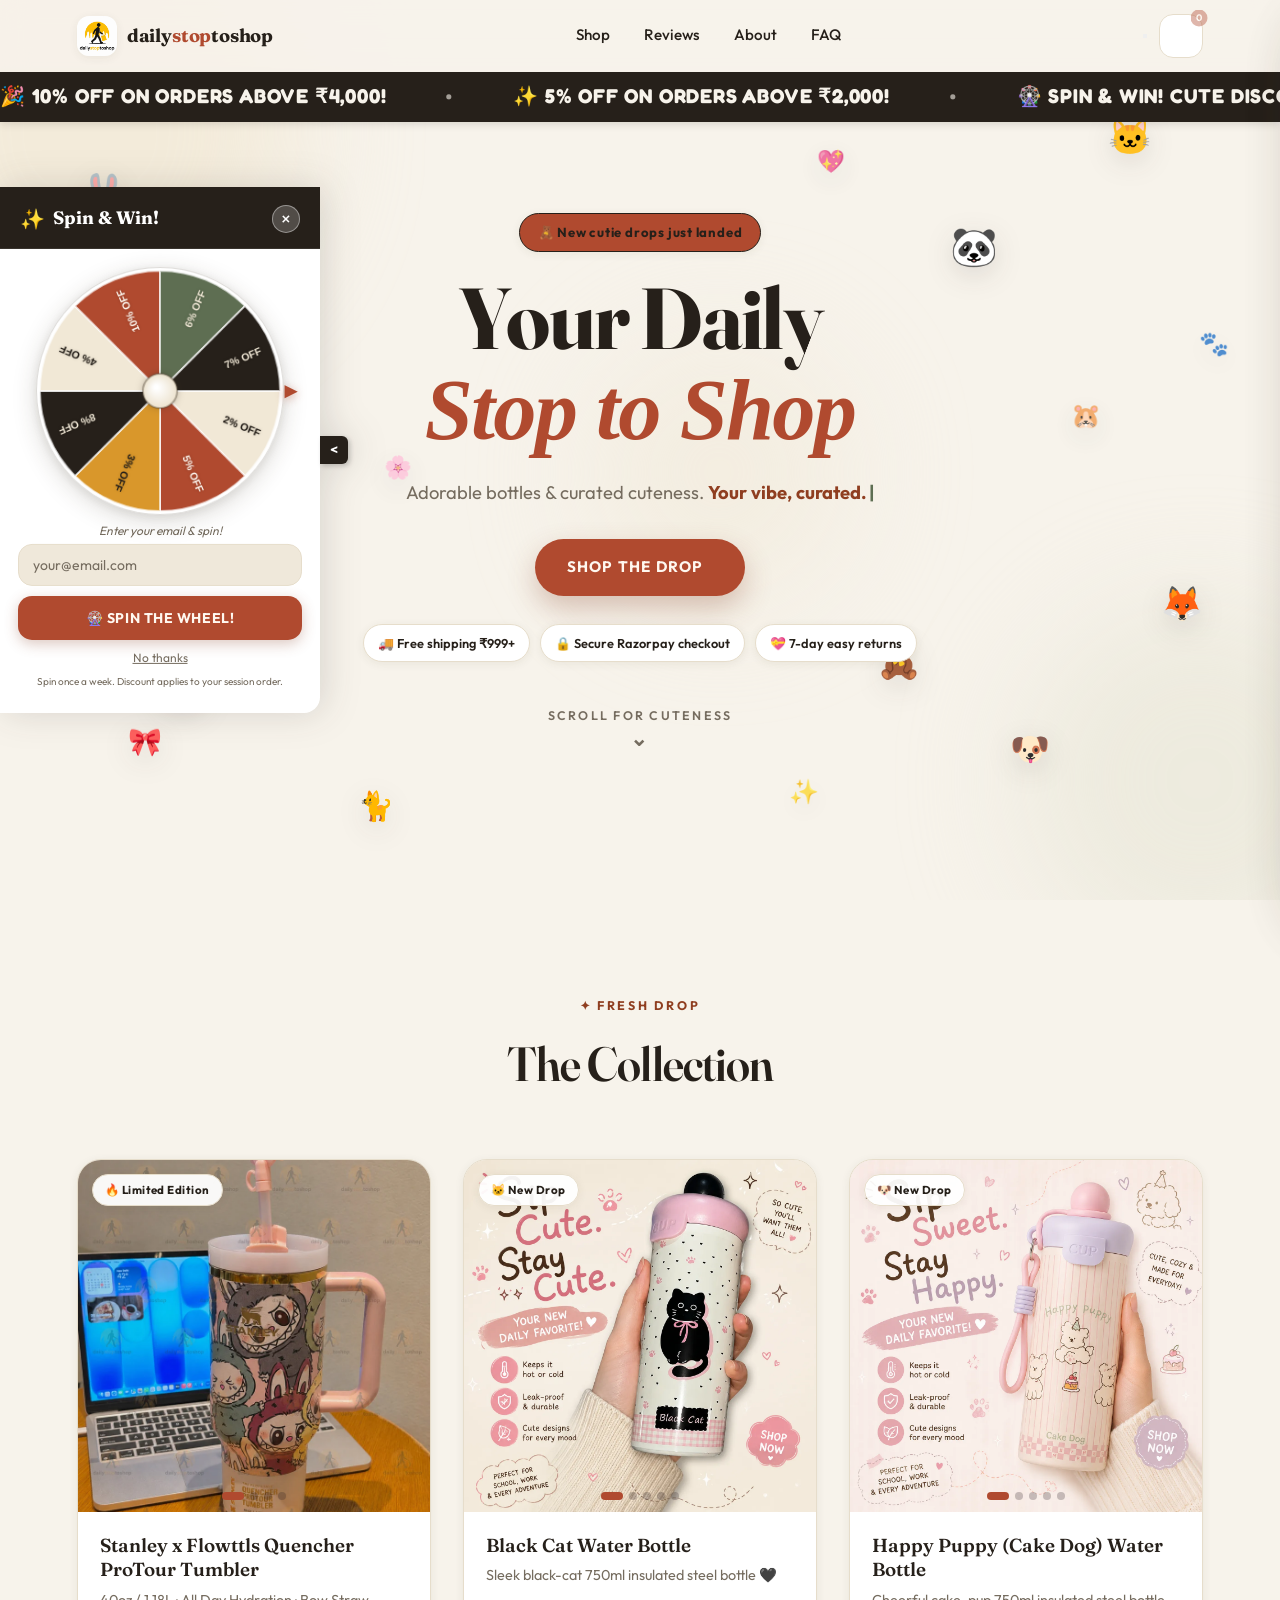
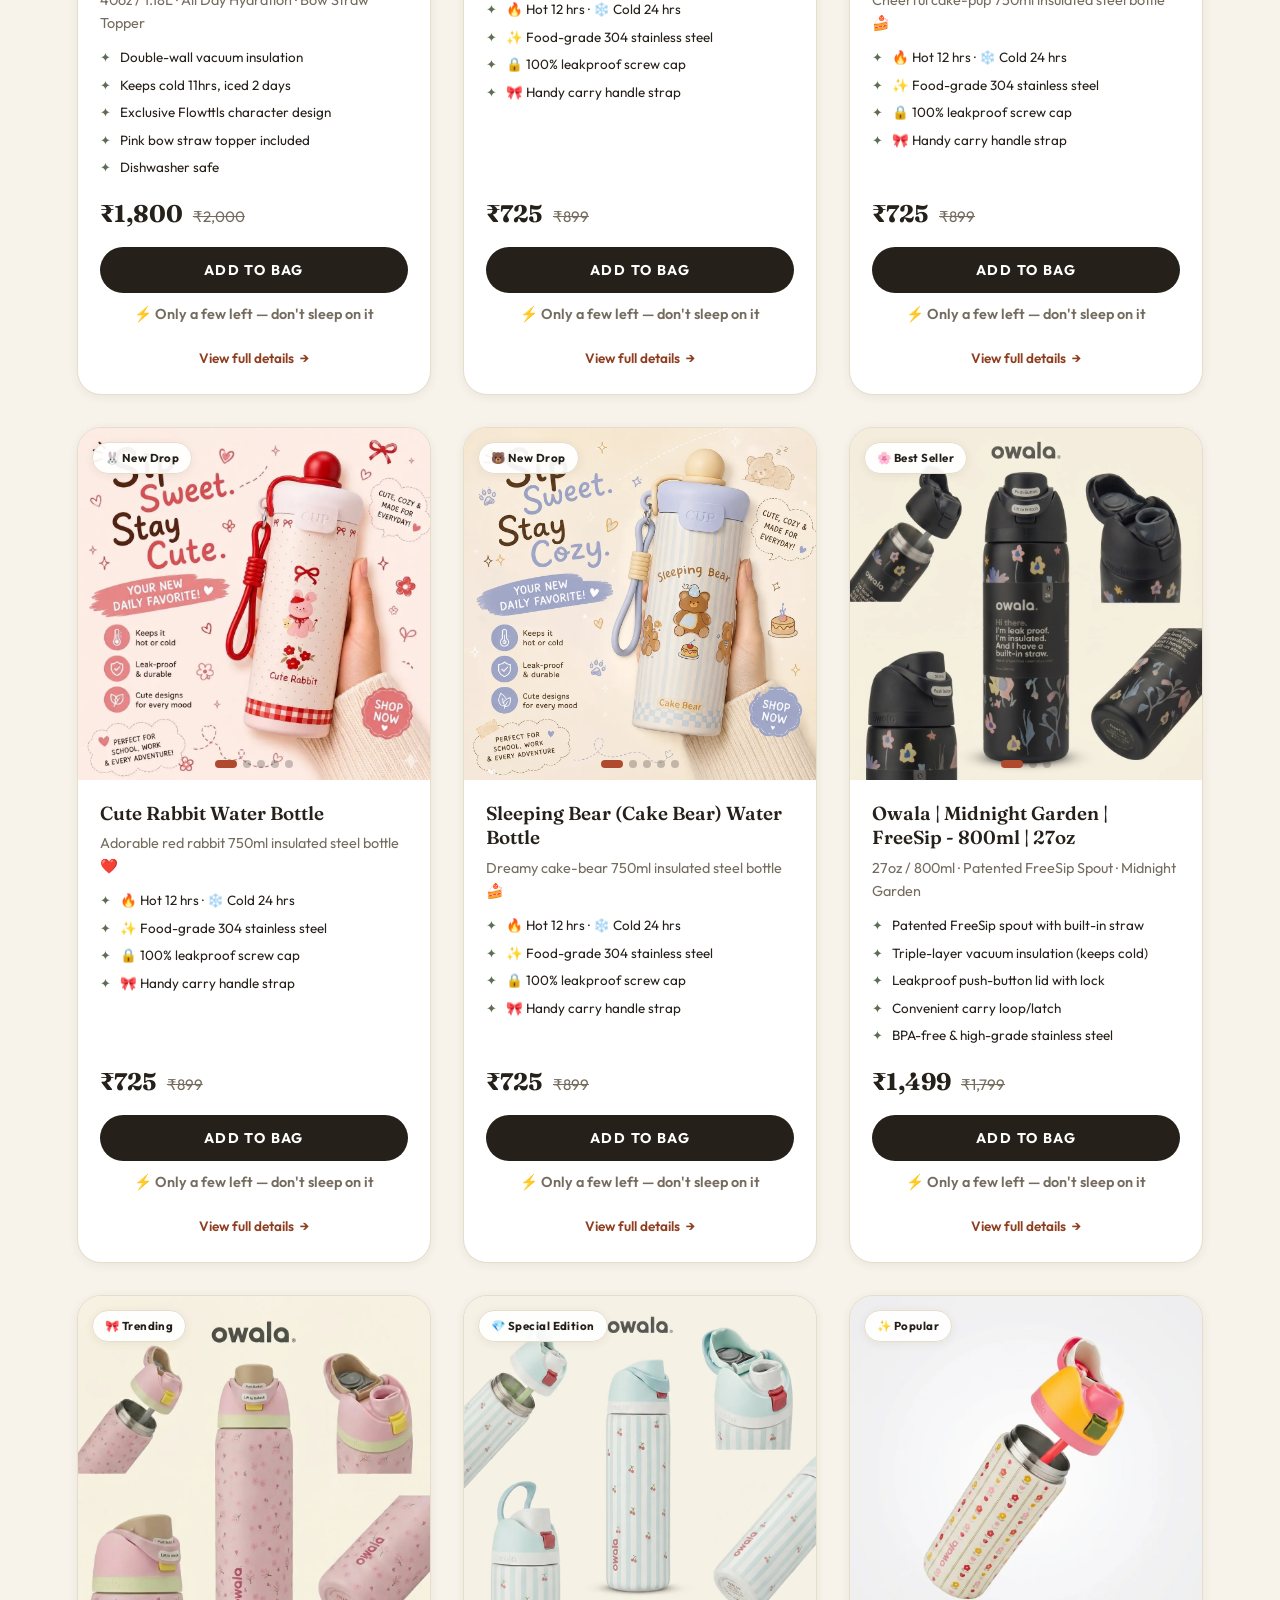
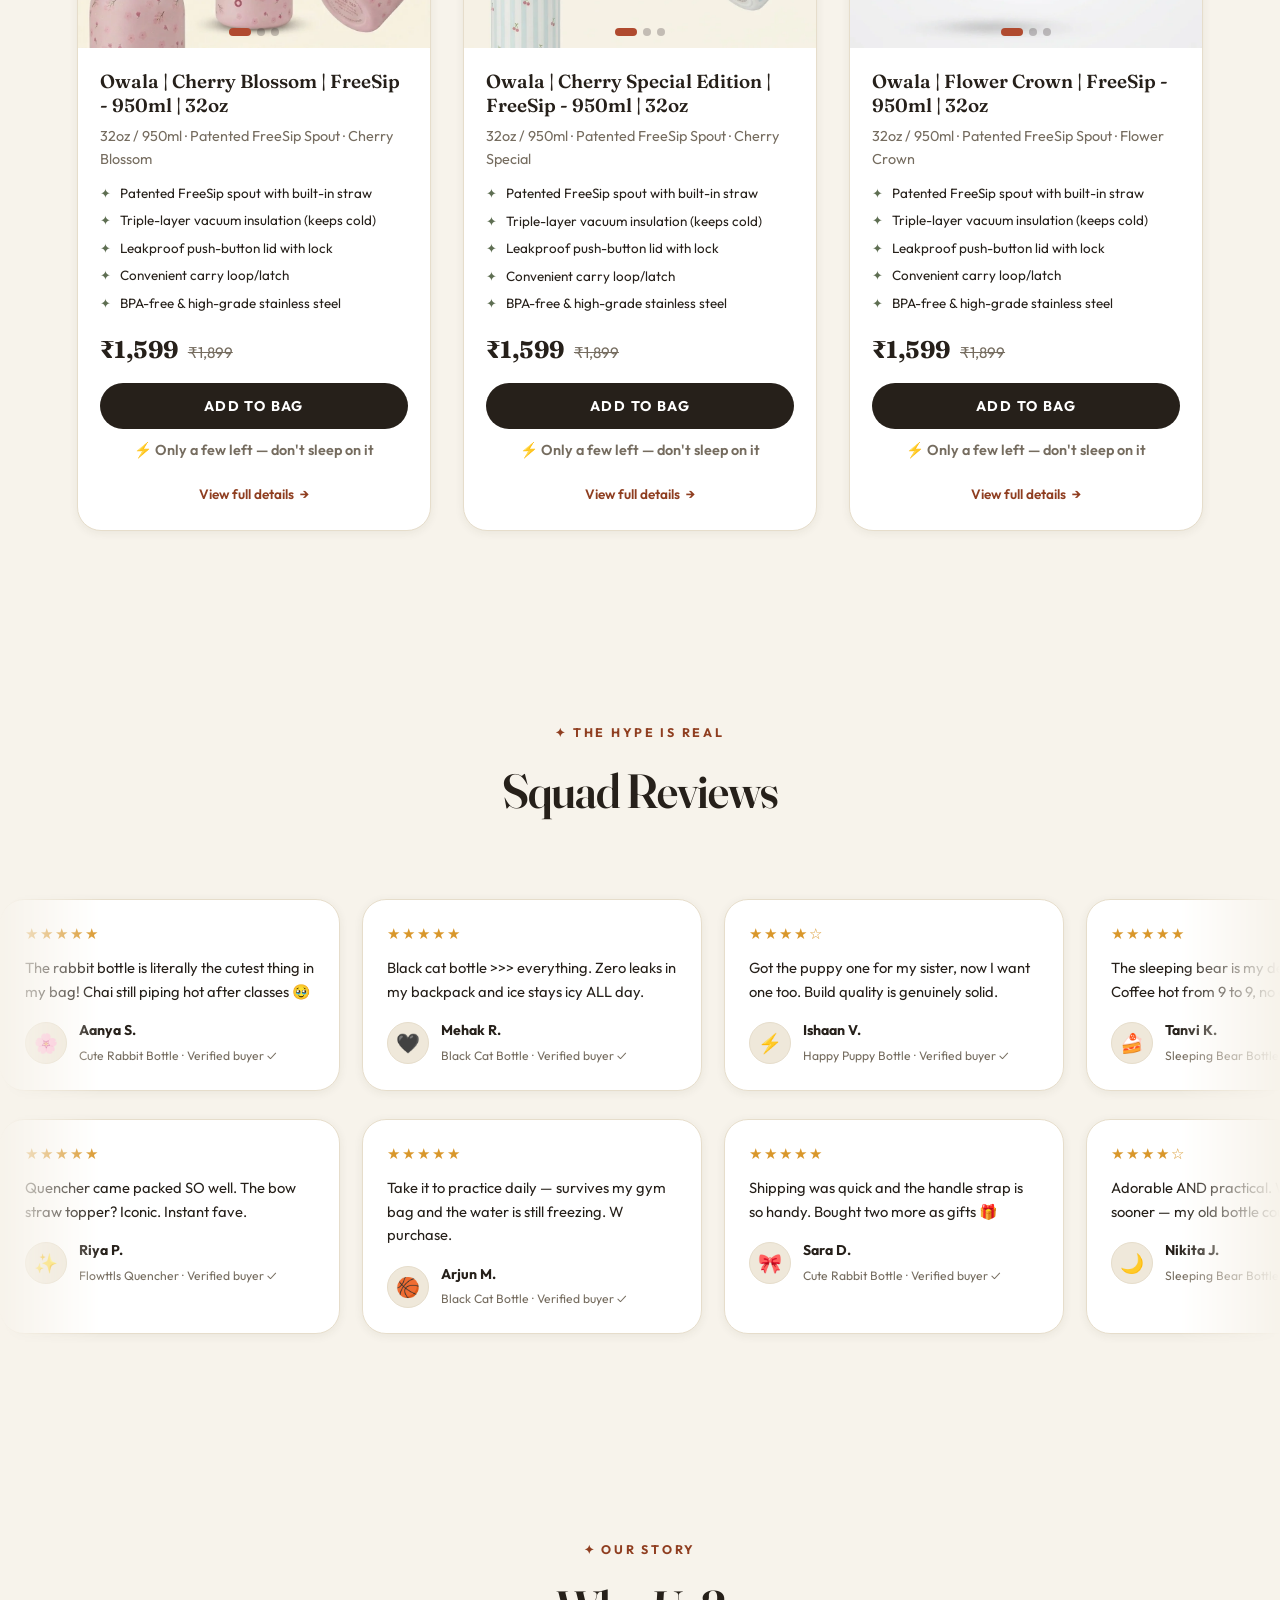
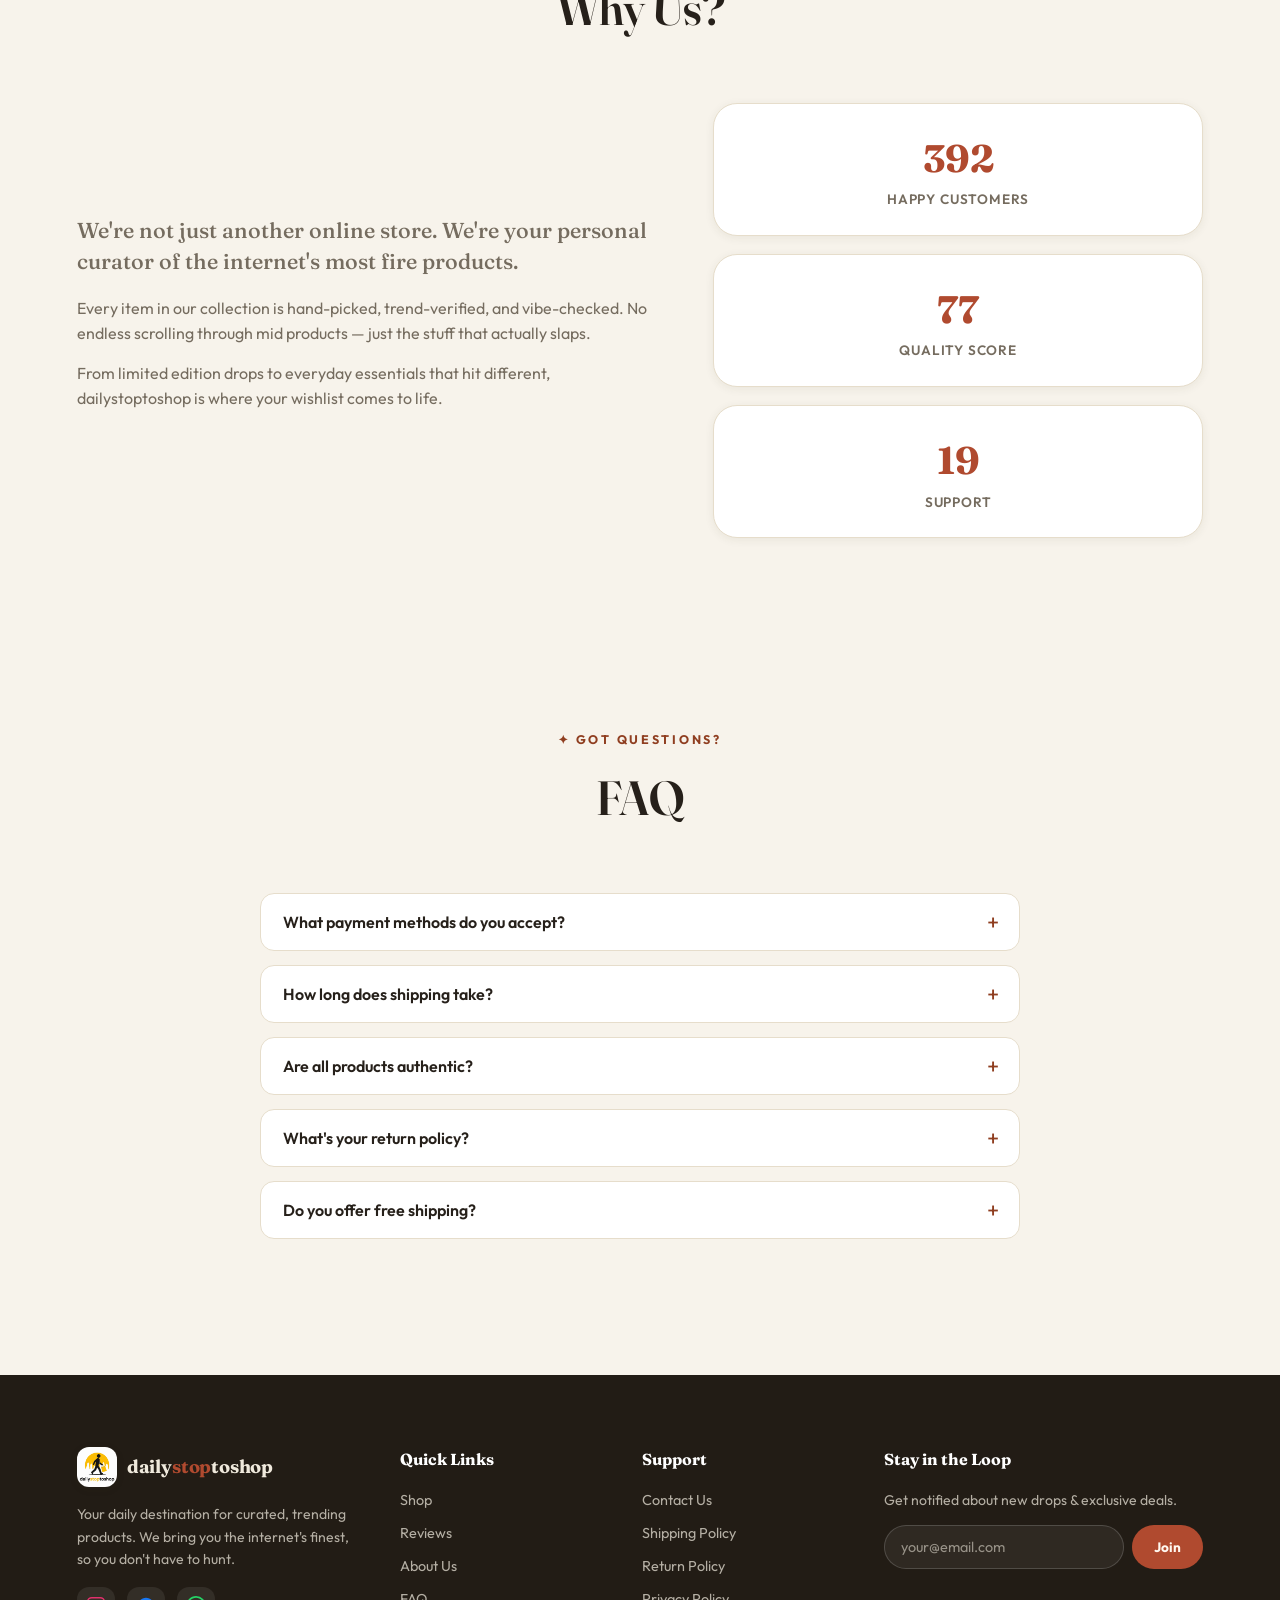
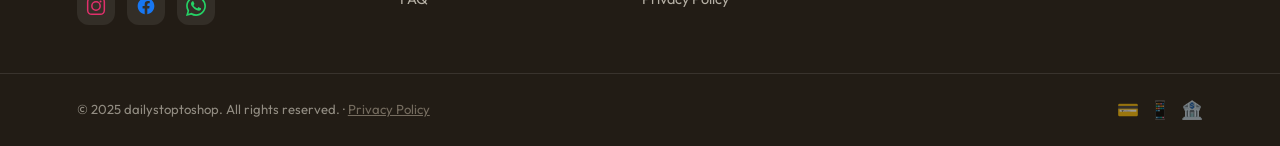
==== commit a25be2fc: "style: redesign theme as flat warm-editorial palette, remove all gradients Replace the cool-tone cya" ====
--- a/index.html
+++ b/index.html
@@ -5,7 +5,7 @@
   <meta name="viewport" content="width=device-width, initial-scale=1.0">
   <title>dailystoptoshop — Cute Bottles & Curated Drops</title>
   <meta name="description" content="Your daily destination for curated, trending products. Adorable insulated bottles, limited edition drops, and everything that hits different. Shop now at dailystoptoshop.">
-  <meta name="theme-color" content="#DBFCFF">
+  <meta name="theme-color" content="#F7F3EB">
   <meta property="og:title" content="dailystoptoshop — Cute Bottles & Curated Drops">
   <meta property="og:description" content="Limited edition drops, trending picks, and curated vibes. Your daily stop to shop.">
   <meta property="og:type" content="website">
@@ -18,7 +18,7 @@
   <script src="https://unpkg.com/lucide@latest"></script>
   <script src="https://checkout.razorpay.com/v1/checkout.js"></script>
 
-  <link rel="stylesheet" href="./style.css?v=15">
+  <link rel="stylesheet" href="./style.css?v=16">
 </head>
 <body>
 
@@ -346,6 +346,6 @@
 
   <div id="toast" class="toast"></div>
 
-  <script src="./main.js?v=8"></script>
+  <script src="./main.js?v=9"></script>
 </body>
 </html>
--- a/style.css
+++ b/style.css
@@ -1,32 +1,32 @@
 /* ╔══════════════════════════════════════════════╗
-   ║  dailystoptoshop — Cute Revamp Stylesheet                     ║
-   ║  Pastel design system · parallax · kinetic type · marquee     ║
+   ║  dailystoptoshop — Warm Editorial Stylesheet                  ║
+   ║  Paper & terracotta system · flat color · no gradients        ║
    ╚══════════════════════════════════════════════╝ */
 
 /* ─── 1. TOKENS & BASE ─── */
 :root {
-  --bg: #DBFCFF;
+  --bg: #F7F3EB;                           /* warm paper */
   --surface: #FFFFFF;
-  --surface-2: #C8F6FA;
-  --ink: #070707;
-  --muted: #587792;
-  --accent: #FFC53A;
-  --accent-2: #587792;
-  --accent-3: #513C2C;
-  --accent-hover: #EAB024;                 /* deeper amber for hover/press states */
-  --on-accent: #070707;                    /* ink text/icons on amber surfaces */
-  --grad: linear-gradient(100deg, #587792 0%, #FFC53A 100%);
-  --border: #BEEFF2;
-  --shadow-sm: 0 2px 10px rgba(88, 119, 146, 0.08);
-  --shadow-md: 0 12px 32px rgba(7, 7, 7, 0.10);
-  --shadow-lg: 0 24px 60px rgba(7, 7, 7, 0.16);
-  --glow-accent: rgba(255, 197, 58, 0.42);  /* warm CTA shadow (was leftover pink) */
-  --focus-ring: rgba(255, 197, 58, 0.30);   /* amber focus ring on inputs */
+  --surface-2: #EFE8DA;                    /* deeper paper (image wells) */
+  --ink: #26201A;                          /* espresso */
+  --muted: #756C5F;                        /* warm grey */
+  --accent: #B04A2F;                       /* terracotta — CTAs */
+  --accent-2: #5E6E52;                     /* olive — supporting notes */
+  --accent-3: #8F3E20;                     /* deep clay — text accents & links */
+  --accent-hover: #963E26;                 /* pressed/hover terracotta */
+  --on-accent: #FFF8F0;                    /* warm white on terracotta */
+  --gold: #D9972B;                         /* honey gold — star ratings only */
+  --border: #E6DDCB;
+  --shadow-sm: 0 2px 10px rgba(62, 50, 35, 0.07);
+  --shadow-md: 0 12px 32px rgba(62, 50, 35, 0.11);
+  --shadow-lg: 0 24px 60px rgba(62, 50, 35, 0.16);
+  --glow-accent: rgba(139, 74, 50, 0.30);  /* warm CTA shadow */
+  --focus-ring: rgba(176, 74, 47, 0.18);   /* clay focus ring on inputs */
   --radius: 24px;
   --radius-sm: 14px;
   --font-display: 'Fraunces', Georgia, serif;
   --font-body: 'Outfit', 'Segoe UI', sans-serif;
-  --success: #2EBD85;
+  --success: #2F7D57;
   --nav-h: 72px;
   --announcement-h: 50px;
   --ease-pop: cubic-bezier(0.34, 1.56, 0.64, 1);
@@ -70,7 +70,7 @@
 /* ─── 2. SCROLL PROGRESS ─── */
 #scroll-progress {
   position: fixed; top: 0; left: 0; right: 0; height: 4px;
-  background: var(--grad);
+  background: var(--accent);
   transform: scaleX(0); transform-origin: 0 50%;
   z-index: 1300; border-radius: 0 4px 4px 0;
 }
@@ -81,8 +81,8 @@
   left: 0;
   right: 0;
   height: var(--announcement-h);
-  background: #513C2C;
-  color: #ffffff;
+  background: var(--ink);
+  color: #F7F3EB;
   display: flex;
   align-items: center;
   justify-content: center;
@@ -92,7 +92,7 @@
   font-weight: 700;
   letter-spacing: 0.05em;
   overflow: hidden;
-  box-shadow: 0 2px 8px rgba(7, 7, 7, 0.15);
+  box-shadow: 0 2px 8px rgba(38, 32, 26, 0.15);
 }
 
 .announcement-marquee {
@@ -167,7 +167,7 @@
 #navbar {
   position: fixed; top: 0; left: 0; right: 0; z-index: 1100;
   height: var(--nav-h);
-  background: rgba(219, 252, 255, 0.82);
+  background: rgba(247, 243, 235, 0.85);
   -webkit-backdrop-filter: blur(14px); backdrop-filter: blur(14px);
   border-bottom: 1px solid transparent;
   transition: transform 0.35s var(--ease-out), border-color 0.3s, box-shadow 0.3s;
@@ -186,13 +186,7 @@
 .nav-logo-link:hover .nav-logo { transform: rotate(-8deg) scale(1.08); }
 
 .nav-brand { font-family: var(--font-display); font-weight: 700; font-size: 1.15rem; letter-spacing: -0.01em; }
-.brand-highlight {
-  background: var(--grad); background-size: 200% 100%;
-  -webkit-background-clip: text; background-clip: text;
-  -webkit-text-fill-color: transparent; color: transparent;
-  animation: gradient-slide 5s ease-in-out infinite;
-}
-@keyframes gradient-slide { 0%, 100% { background-position: 0% 50%; } 50% { background-position: 100% 50%; } }
+.brand-highlight { color: var(--accent); }
 
 #nav-links { display: flex; align-items: center; gap: 6px; list-style: none; }
 .nav-link {
@@ -242,16 +236,14 @@
   display: flex; align-items: center; justify-content: center;
   padding: calc(var(--nav-h) + var(--announcement-h) + 12px) 6vw 72px;
   overflow: hidden;
-  background:
-    radial-gradient(1100px 520px at 50% -10%, #C4F7FC 0%, rgba(196, 247, 252, 0) 70%),
-    linear-gradient(180deg, #E6FDFF 0%, var(--bg) 85%);
+  background: var(--bg);
 }
 
 .hero-bg { position: absolute; inset: 0; pointer-events: none; }
-.orb { position: absolute; border-radius: 50%; filter: blur(60px); opacity: 0.55; will-change: transform; }
-.orb-1 { width: 420px; height: 420px; top: -80px; left: -120px; background: #FFF2C2; }
-.orb-2 { width: 360px; height: 360px; bottom: -60px; right: -100px; background: #D5E4F0; }
-.orb-3 { width: 260px; height: 260px; top: 38%; left: 46%; background: #E0FAFC; }
+.orb { position: absolute; border-radius: 50%; filter: blur(60px); opacity: 0.5; will-change: transform; }
+.orb-1 { width: 420px; height: 420px; top: -80px; left: -120px; background: #EFE3C9; }
+.orb-2 { width: 360px; height: 360px; bottom: -60px; right: -100px; background: #E4E3D2; }
+.orb-3 { width: 260px; height: 260px; top: 38%; left: 46%; background: #F0E8D6; }
 
 /* Cute parallax emoji cloud — depth varies via size, opacity & data-depth */
 .float-emoji { position: absolute; will-change: transform; }
@@ -326,12 +318,7 @@
   color: var(--ink);
   margin-bottom: 22px;
 }
-.gradient-text {
-  background: var(--grad); background-size: 200% 100%;
-  -webkit-background-clip: text; background-clip: text;
-  -webkit-text-fill-color: transparent; color: transparent;
-  animation: gradient-slide 6s ease-in-out infinite;
-}
+.gradient-text { color: var(--accent); font-style: italic; }
 
 .hero-actions { display: flex; flex-wrap: wrap; justify-content: center; gap: 14px; }
 
@@ -476,7 +463,7 @@
 .add-to-cart-btn:active { transform: scale(0.97); }
 .add-to-cart-btn.added { background: var(--success); animation: btn-pop 0.45s var(--ease-pop); }
 @keyframes btn-pop { 0% { transform: scale(1); } 45% { transform: scale(1.06); } 100% { transform: scale(1); } }
-.add-to-cart-btn:disabled { background: #B4C5D4; cursor: not-allowed; transform: none; box-shadow: none; }
+.add-to-cart-btn:disabled { background: #CCC3B3; cursor: not-allowed; transform: none; box-shadow: none; }
 
 .urgency-text { font-size: 0.78rem; color: var(--accent-2); font-weight: 600; text-align: center; margin-top: 10px; }
 
@@ -510,7 +497,7 @@
 }
 .review-card:hover { transform: translateY(-5px) rotate(-0.5deg); box-shadow: var(--shadow-md); border-color: var(--accent); }
 
-.review-stars { color: #FFC53A; font-size: 0.95rem; letter-spacing: 2px; margin-bottom: 10px; }
+.review-stars { color: var(--gold); font-size: 0.95rem; letter-spacing: 2px; margin-bottom: 10px; }
 .review-text { font-size: 0.92rem; color: var(--ink); margin-bottom: 16px; }
 .review-author { display: flex; align-items: center; gap: 12px; }
 .review-avatar {
@@ -534,8 +521,7 @@
 .stat-item:hover { transform: translateY(-4px) scale(1.02); box-shadow: var(--shadow-md); }
 .stat-number {
   font-family: var(--font-display); font-size: 2.4rem; font-weight: 700;
-  background: var(--grad); -webkit-background-clip: text; background-clip: text;
-  -webkit-text-fill-color: transparent; color: transparent;
+  color: var(--accent);
 }
 .stat-label { font-size: 0.85rem; font-weight: 600; color: var(--muted); letter-spacing: 0.06em; text-transform: uppercase; }
 
@@ -565,21 +551,21 @@
 .faq-answer p { padding: 0 22px 20px; color: var(--muted); font-size: 0.95rem; }
 
 /* ─── 10. FOOTER ─── */
-footer { background: #513C2C; color: #DBFCFF; margin-top: 40px; }
+footer { background: #221C15; color: #EFE9DC; margin-top: 40px; }
 .footer-grid {
   max-width: 1280px; margin: 0 auto; padding: 72px 6vw 48px;
   display: grid; grid-template-columns: 1.4fr 1fr 1fr 1.3fr; gap: 40px;
 }
 .footer-logo { display: flex; align-items: center; gap: 10px; margin-bottom: 16px; }
-.footer-brand-col p { font-size: 0.9rem; color: rgba(219, 252, 255, 0.7); }
+.footer-brand-col p { font-size: 0.9rem; color: rgba(239, 233, 220, 0.72); }
 .footer-col h4 { font-family: var(--font-display); font-size: 1rem; margin-bottom: 16px; color: #fff; }
 .footer-col a {
   display: block; margin-bottom: 10px; text-decoration: none;
-  font-size: 0.9rem; color: rgba(219, 252, 255, 0.7);
+  font-size: 0.9rem; color: rgba(239, 233, 220, 0.72);
   transition: color 0.25s, transform 0.25s var(--ease-pop);
 }
 .footer-col a:hover { color: var(--accent-2); transform: translateX(4px); }
-.footer-col p { font-size: 0.88rem; color: rgba(219, 252, 255, 0.7); margin-bottom: 14px; }
+.footer-col p { font-size: 0.88rem; color: rgba(239, 233, 220, 0.72); margin-bottom: 14px; }
 .social-links { display: flex; gap: 12px; margin-top: 16px; }
 .footer-col .social-links a {
   width: 38px; height: 38px; border-radius: 12px;
@@ -600,7 +586,7 @@
   background: rgba(255,255,255,0.06); color: #fff; font-size: 0.9rem;
   transition: border-color 0.25s, background 0.25s;
 }
-.newsletter-form input::placeholder { color: rgba(219, 252, 255, 0.5); }
+.newsletter-form input::placeholder { color: rgba(239, 233, 220, 0.55); }
 .newsletter-form input:focus { outline: none; border-color: var(--accent); background: rgba(255,255,255,0.1); }
 .newsletter-form button {
   padding: 12px 22px; border: none; border-radius: 999px;
@@ -613,7 +599,7 @@
   max-width: 1280px; margin: 0 auto; padding: 22px 6vw;
   border-top: 1px solid rgba(255,255,255,0.1);
   display: flex; justify-content: space-between; align-items: center; gap: 16px;
-  font-size: 0.82rem; color: rgba(219, 252, 255, 0.5);
+  font-size: 0.82rem; color: rgba(239, 233, 220, 0.55);
 }
 .payment-icons { display: flex; gap: 10px; font-size: 1.1rem; }
 
@@ -819,7 +805,7 @@
 .pp-pricing { display: flex; align-items: center; gap: 12px; flex-wrap: wrap; margin-bottom: 22px; }
 .pp-pricing .price { font-size: 2rem; }
 .save-chip {
-  background: #E6F8F1; color: var(--success); border: 1px solid #BCEBD9;
+  background: #E9F1E8; color: var(--success); border: 1px solid #C9DCC9;
   font-size: 0.78rem; font-weight: 700; padding: 5px 12px; border-radius: 999px;
 }
 
@@ -946,7 +932,7 @@
   font-family: var(--font-display); font-size: 2rem; font-weight: 700; color: var(--ink);
 }
 .pp-reviews-avg-stars {
-  font-size: 1.3rem; color: #FFC53A; letter-spacing: 2px;
+  font-size: 1.3rem; color: var(--gold); letter-spacing: 2px;
 }
 .pp-reviews-count {
   font-size: 0.9rem; color: var(--muted); margin-left: auto;
@@ -1005,7 +991,7 @@
   color: #D4C5BA; transition: color 0.15s, transform 0.15s;
   padding: 2px;
 }
-.pp-star-btn:hover, .pp-star-btn.active { color: #FFC53A; transform: scale(1.15); }
+.pp-star-btn:hover, .pp-star-btn.active { color: var(--gold); transform: scale(1.15); }
 
 #pp-review-input {
   width: 100%; padding: 14px 16px; border: 1px solid var(--border);
@@ -1065,7 +1051,7 @@
 .pp-review-delete:hover { opacity: 1; }
 
 .pp-review-stars {
-  color: #FFC53A; font-size: 0.95rem; letter-spacing: 2px; margin-bottom: 8px;
+  color: var(--gold); font-size: 0.95rem; letter-spacing: 2px; margin-bottom: 8px;
 }
 
 .pp-review-body {
@@ -1081,7 +1067,7 @@
   transition: background 0.2s, border-color 0.2s, transform 0.15s;
 }
 .pp-review-like:hover { background: var(--surface-2); border-color: var(--accent); transform: scale(1.03); }
-.pp-review-like.liked { background: #FFF5D9; border-color: var(--accent); color: var(--ink); }
+.pp-review-like.liked { background: #F4EBDA; border-color: var(--accent); color: var(--ink); }
 .pp-like-icon { font-size: 1rem; }
 .pp-like-count { font-weight: 600; }
 
@@ -1190,7 +1176,7 @@
   align-items: center;
   gap: 8px;
   padding: 16px 20px 14px;
-  background: var(--grad);
+  background: var(--ink);
   flex-shrink: 0;
 }
 .wheel-panel-emoji { font-size: 20px; }
@@ -1241,7 +1227,7 @@
   box-shadow: 2px 2px 5px rgba(0,0,0,0.2);
 }
 .wheel-tab:hover {
-  background: #222222;
+  background: #3A3129;
 }
 .wheel-tab-arrow {
   display: inline-block;
@@ -1267,7 +1253,7 @@
   width: 248px;
   height: 248px;
   border-radius: 50%;
-  box-shadow: 0 6px 24px rgba(255,197,58,0.24), 0 2px 8px rgba(7,7,7,0.08);
+  box-shadow: 0 6px 24px rgba(62,50,35,0.18), 0 2px 8px rgba(38,32,26,0.08);
   display: block;
 }
 /* pointer arrow to the right of the canvas, indicating landing zone */
@@ -1278,7 +1264,7 @@
   transform: translateY(-50%);
   font-size: 22px;
   color: var(--accent);
-  filter: drop-shadow(0 2px 5px rgba(255,197,58,0.55));
+  filter: drop-shadow(0 2px 5px rgba(176,74,47,0.45));
   animation: wheelPointerPulse 1.6s ease-in-out infinite;
 }
 @keyframes wheelPointerPulse {
@@ -1392,10 +1378,7 @@
   font-family: var(--font-display);
   font-size: 36px;
   font-weight: 800;
-  background: var(--grad);
-  -webkit-background-clip: text;
-  -webkit-text-fill-color: transparent;
-  background-clip: text;
+  color: var(--accent);
   line-height: 1.1;
 }
 .wheel-won-desc {
@@ -1498,7 +1481,7 @@
   padding: 10px 18px; border-radius: 12px; font-weight: 600; font-size: 0.9rem;
   transition: background 0.25s, transform 0.25s; cursor: pointer;
 }
-.orders-demo-btn:hover { background: rgba(255, 197, 58, 0.12); transform: translateY(-1px); }
+.orders-demo-btn:hover { background: rgba(176, 74, 47, 0.08); transform: translateY(-1px); }
 
 /* Orders List View */
 .orders-list { display: flex; flex-direction: column; gap: 14px; }
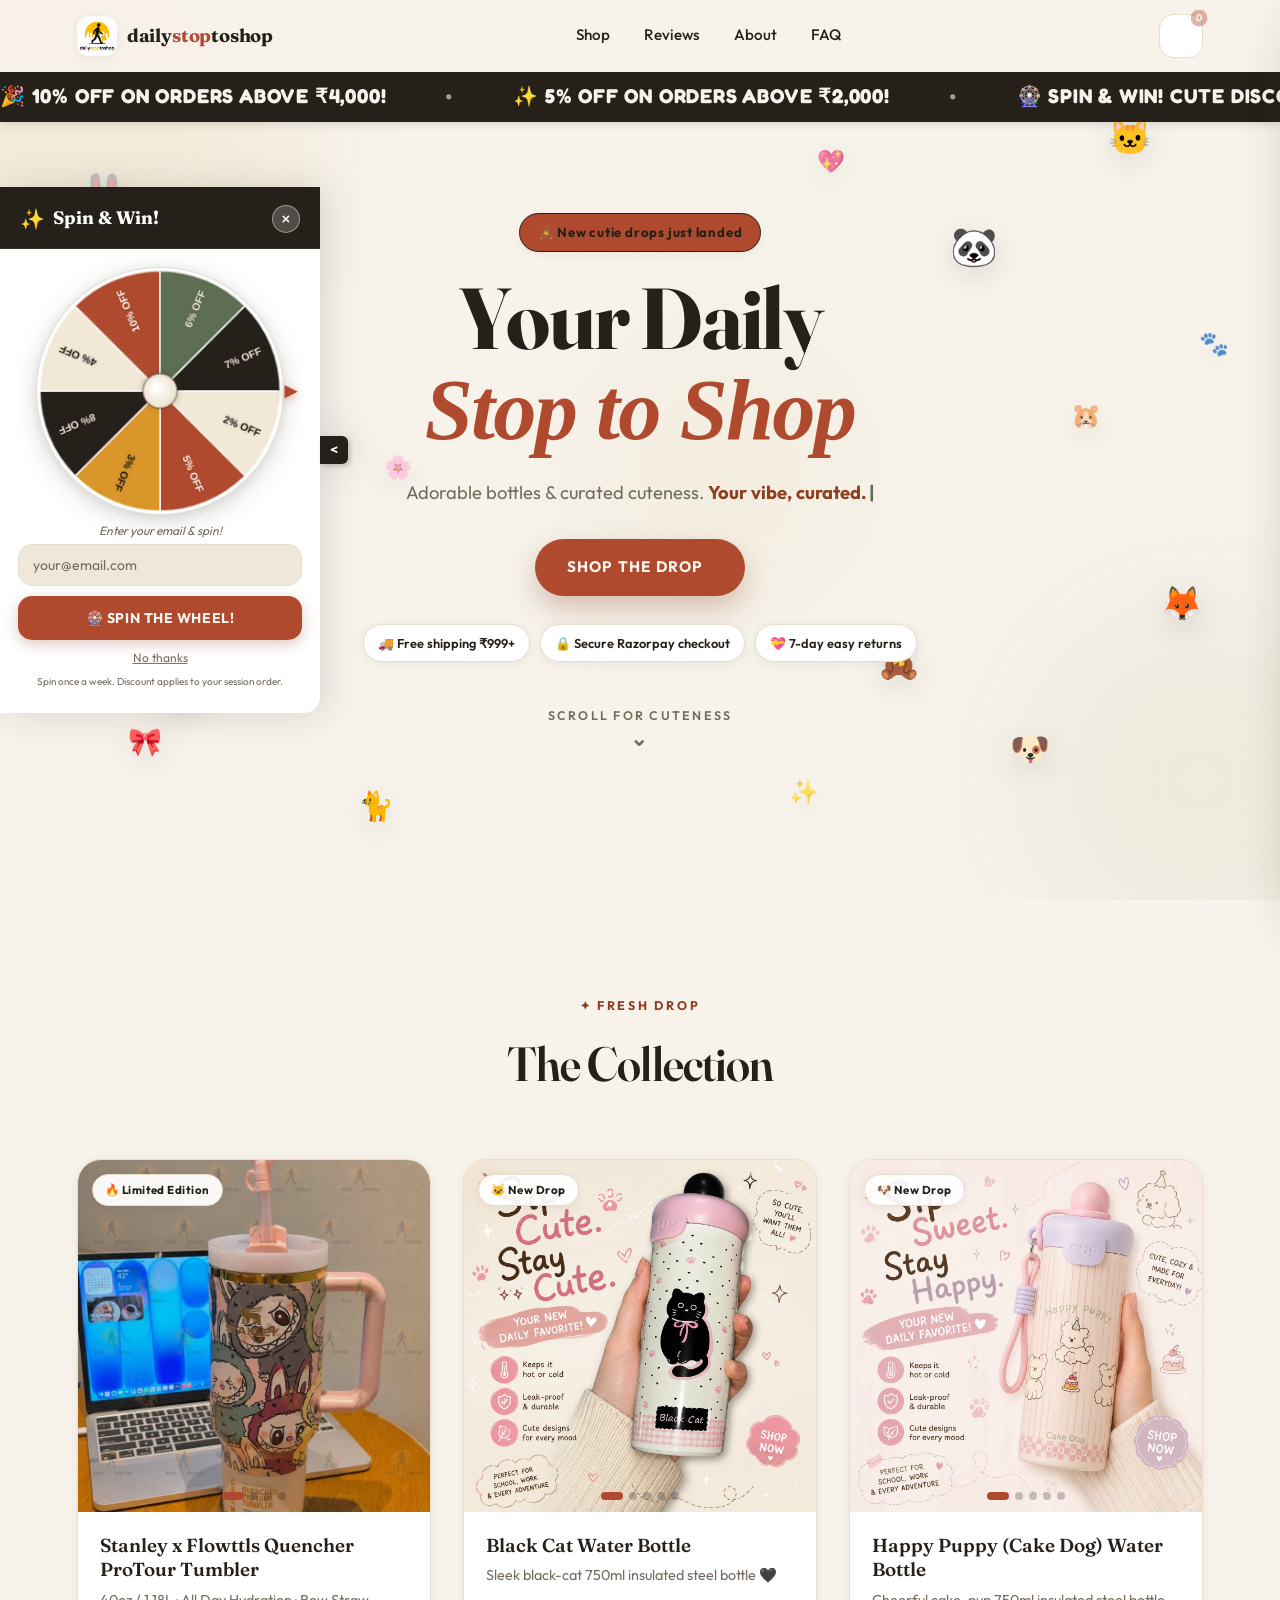
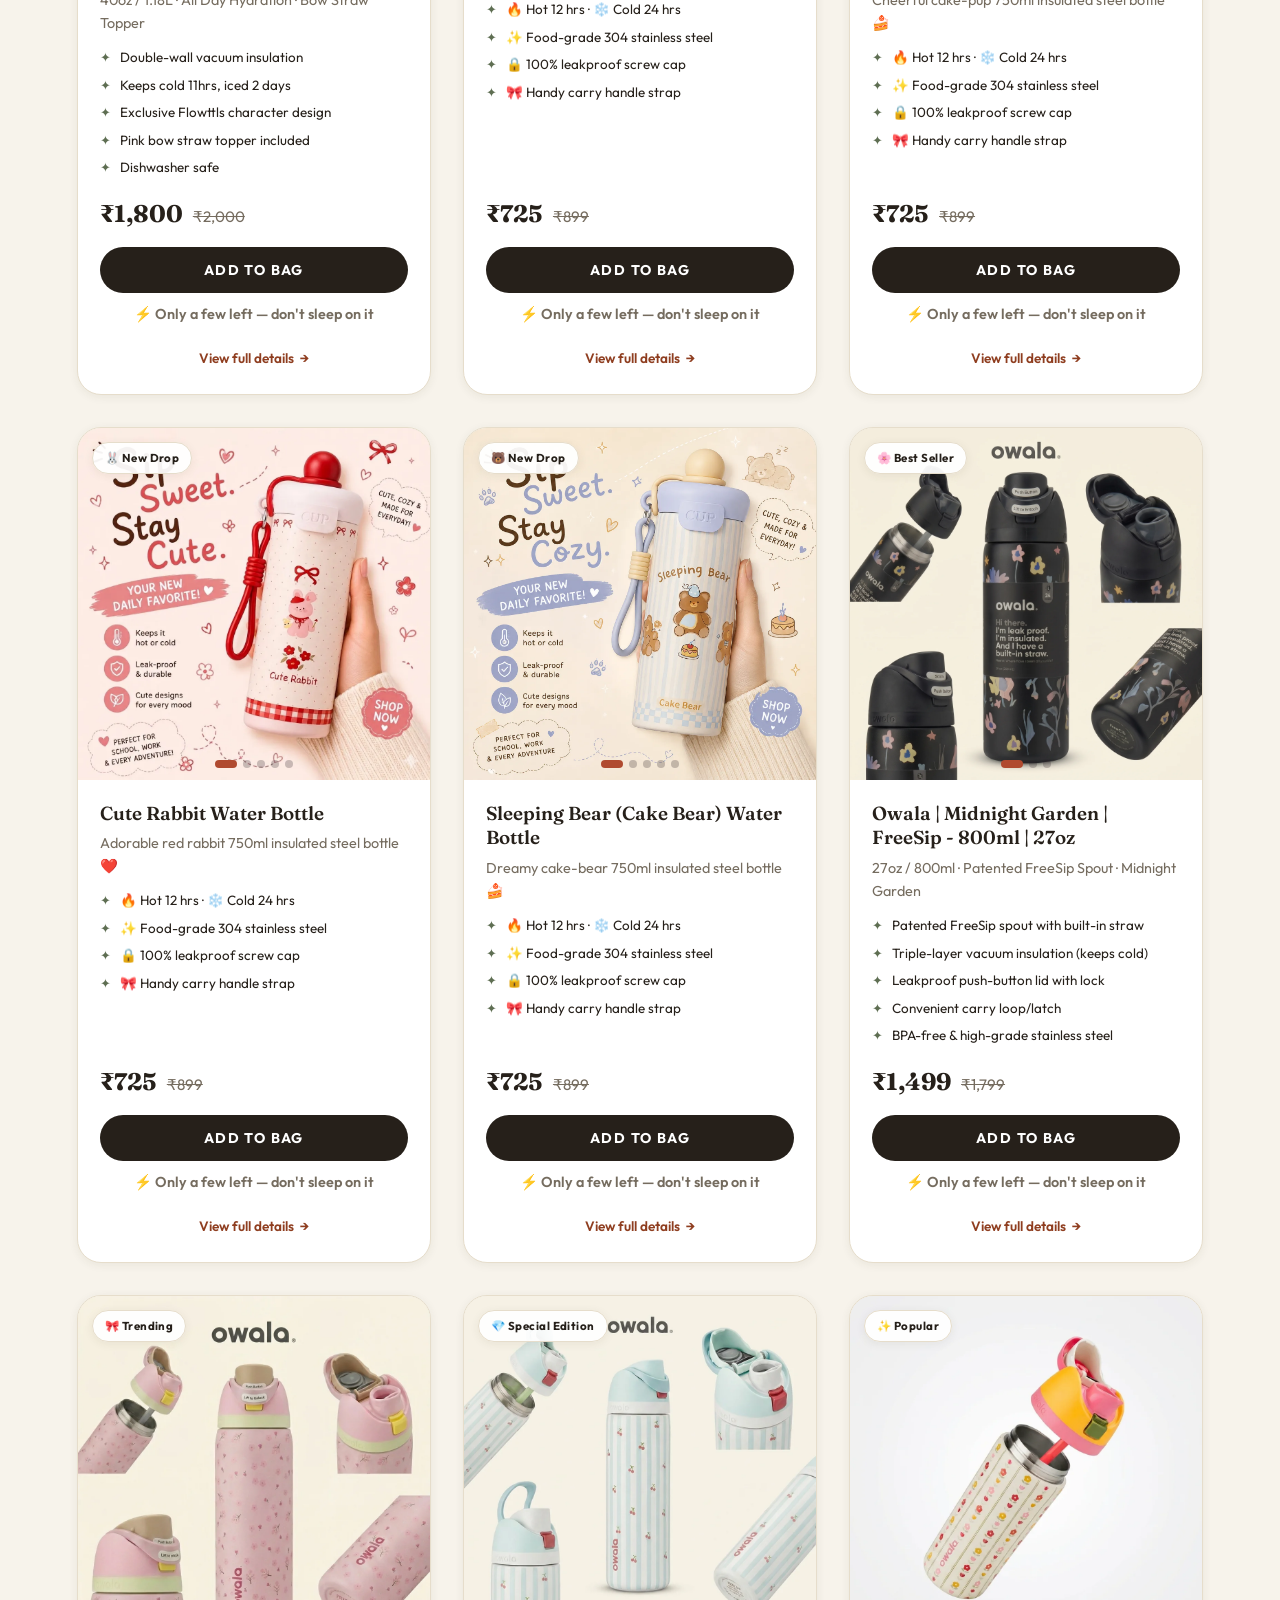
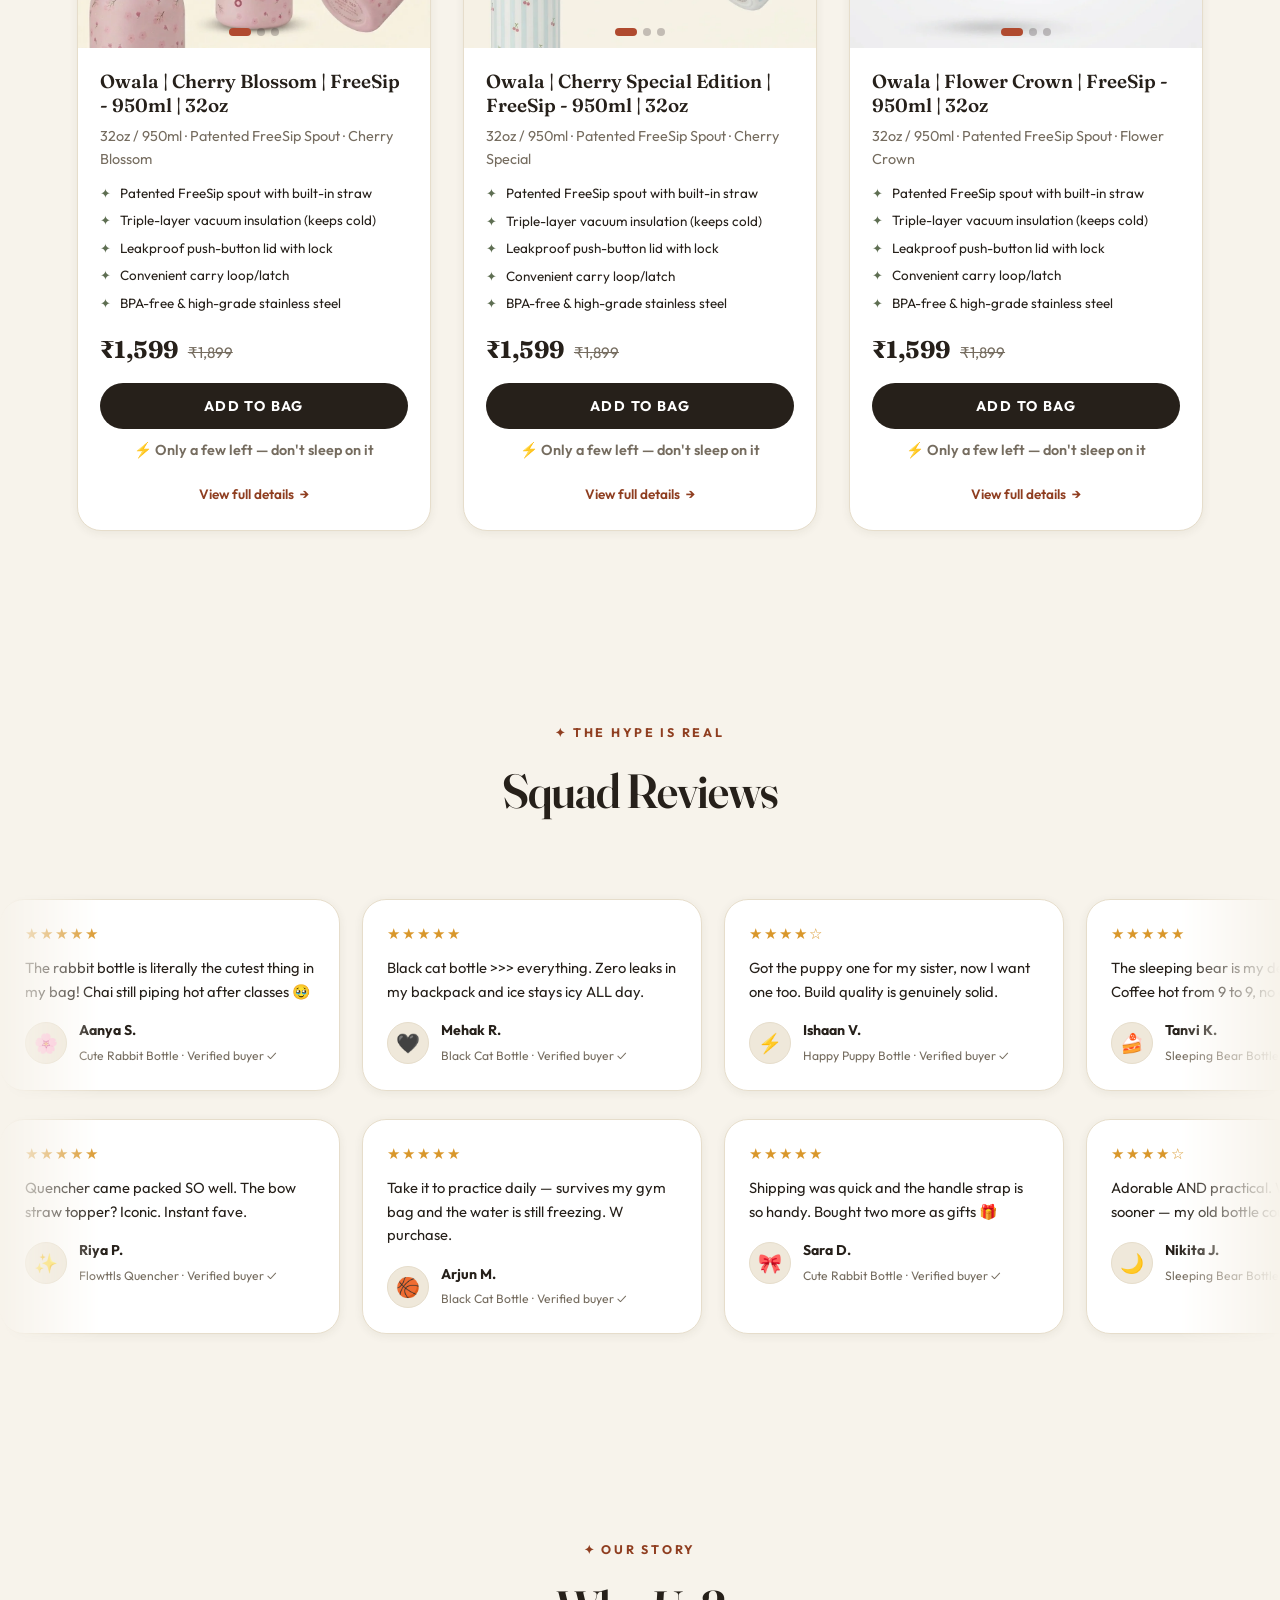
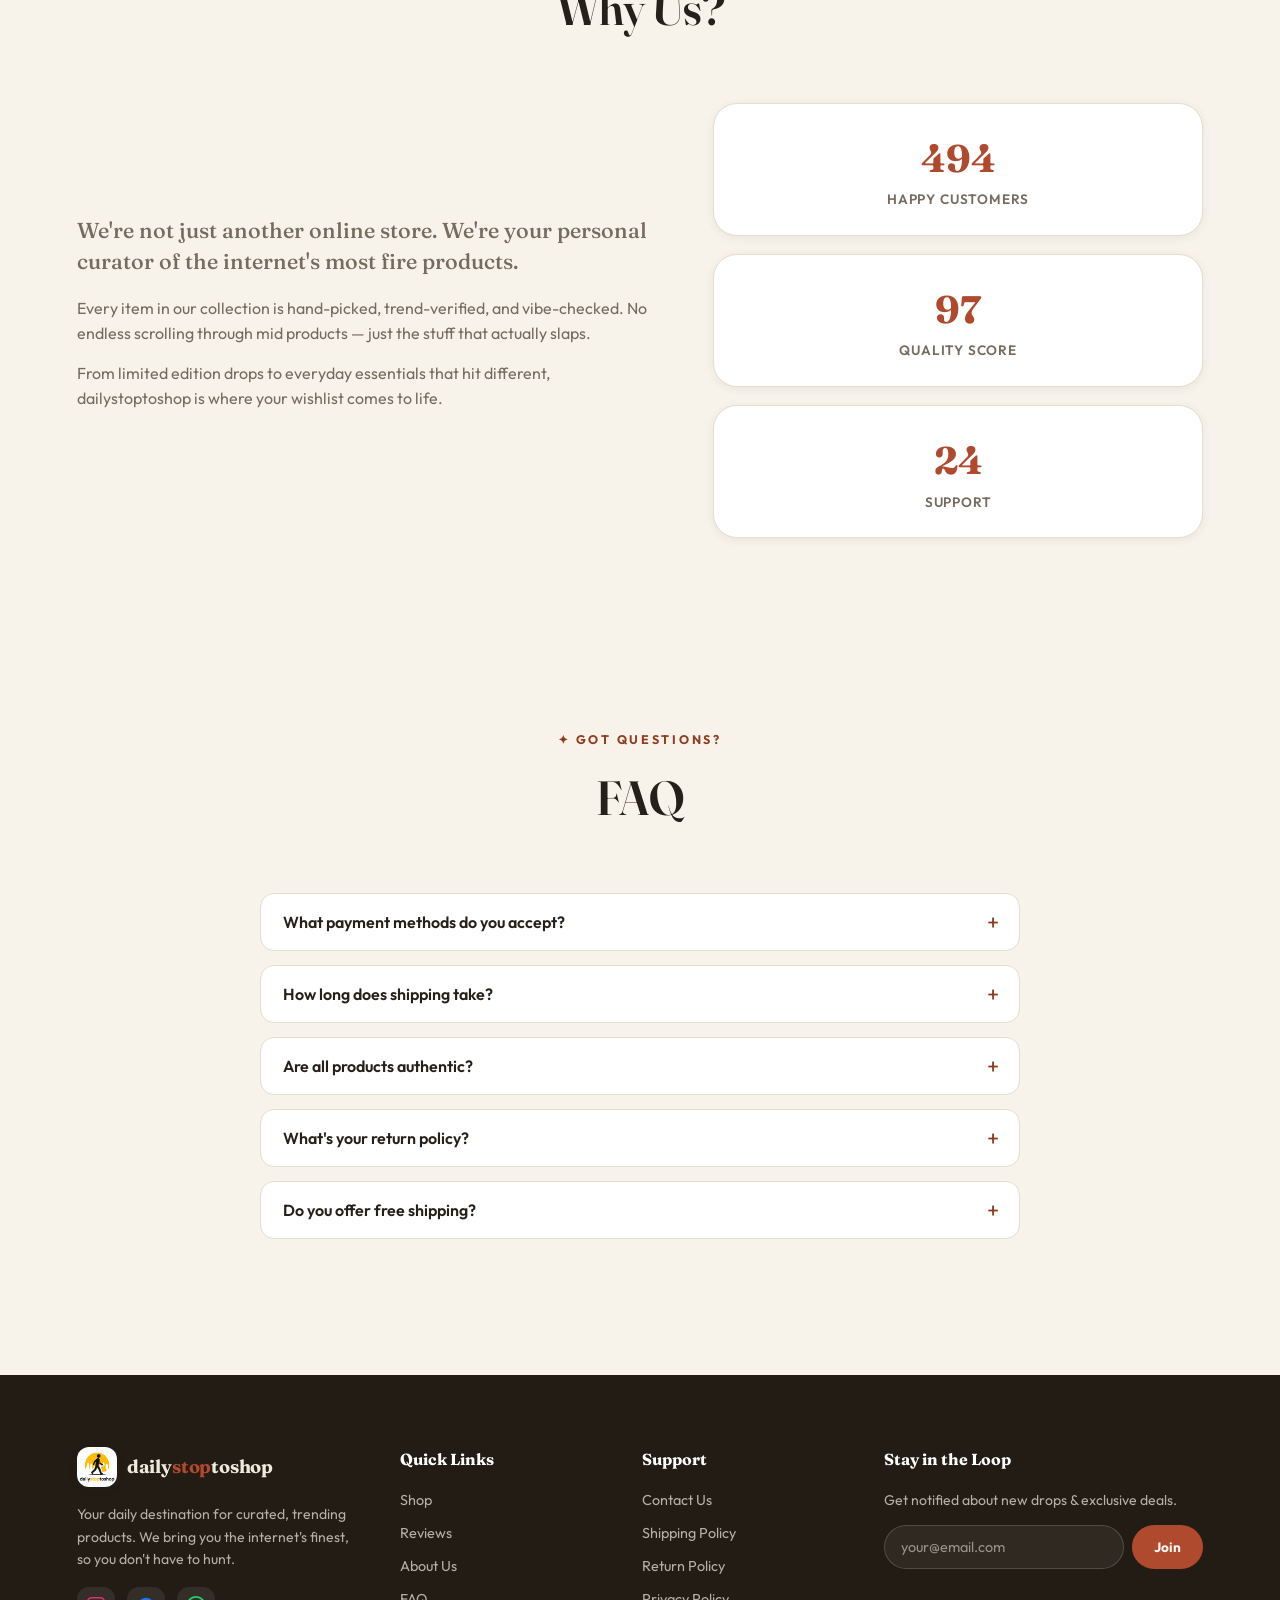
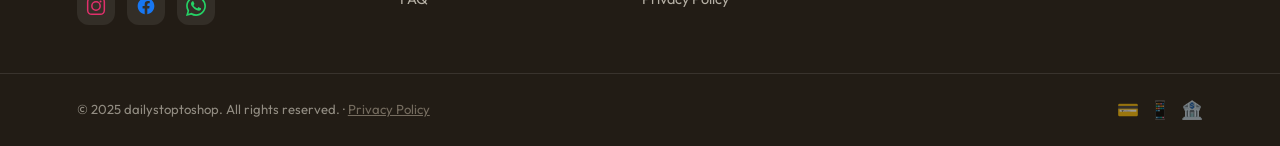
==== commit 2aa4a12a: "style: gold add-to-bag hover; remove product-image hover zoom-crop Add-to-bag button now settles to " ====
--- a/index.html
+++ b/index.html
@@ -18,7 +18,7 @@
   <script src="https://unpkg.com/lucide@latest"></script>
   <script src="https://checkout.razorpay.com/v1/checkout.js"></script>
 
-  <link rel="stylesheet" href="./style.css?v=16">
+  <link rel="stylesheet" href="./style.css?v=17">
 </head>
 <body>
 
--- a/style.css
+++ b/style.css
@@ -396,8 +396,7 @@
 .product-image-wrapper { position: relative; overflow: hidden; aspect-ratio: 1; background: var(--surface-2); }
 .slider-track { display: flex; height: 100%; transition: transform 0.45s var(--ease-out); }
 .slide { min-width: 100%; height: 100%; }
-.slide img { width: 100%; height: 100%; object-fit: cover; cursor: zoom-in; transition: transform 0.6s var(--ease-out); }
-.product-card:hover .slide img { transform: scale(1.05); }
+.slide img { width: 100%; height: 100%; object-fit: cover; cursor: zoom-in; backface-visibility: hidden; }
 
 .slide-video .video-frame { position: relative; width: 100%; height: 100%; }
 .video-frame iframe, .video-frame .yt-player { width: 100%; height: 100%; border: 0; }
@@ -458,7 +457,7 @@
   background: linear-gradient(105deg, transparent, rgba(255, 255, 255, 0.35), transparent);
   transform: skewX(-20deg); transition: left 0.55s var(--ease-out);
 }
-.add-to-cart-btn:hover { transform: translateY(-2px); background: var(--accent); color: var(--on-accent); box-shadow: 0 12px 26px var(--glow-accent); }
+.add-to-cart-btn:hover { transform: translateY(-2px); background: var(--gold); color: var(--ink); box-shadow: 0 12px 26px rgba(217, 151, 43, 0.38); }
 .add-to-cart-btn:hover::after { left: 120%; }
 .add-to-cart-btn:active { transform: scale(0.97); }
 .add-to-cart-btn.added { background: var(--success); animation: btn-pop 0.45s var(--ease-pop); }
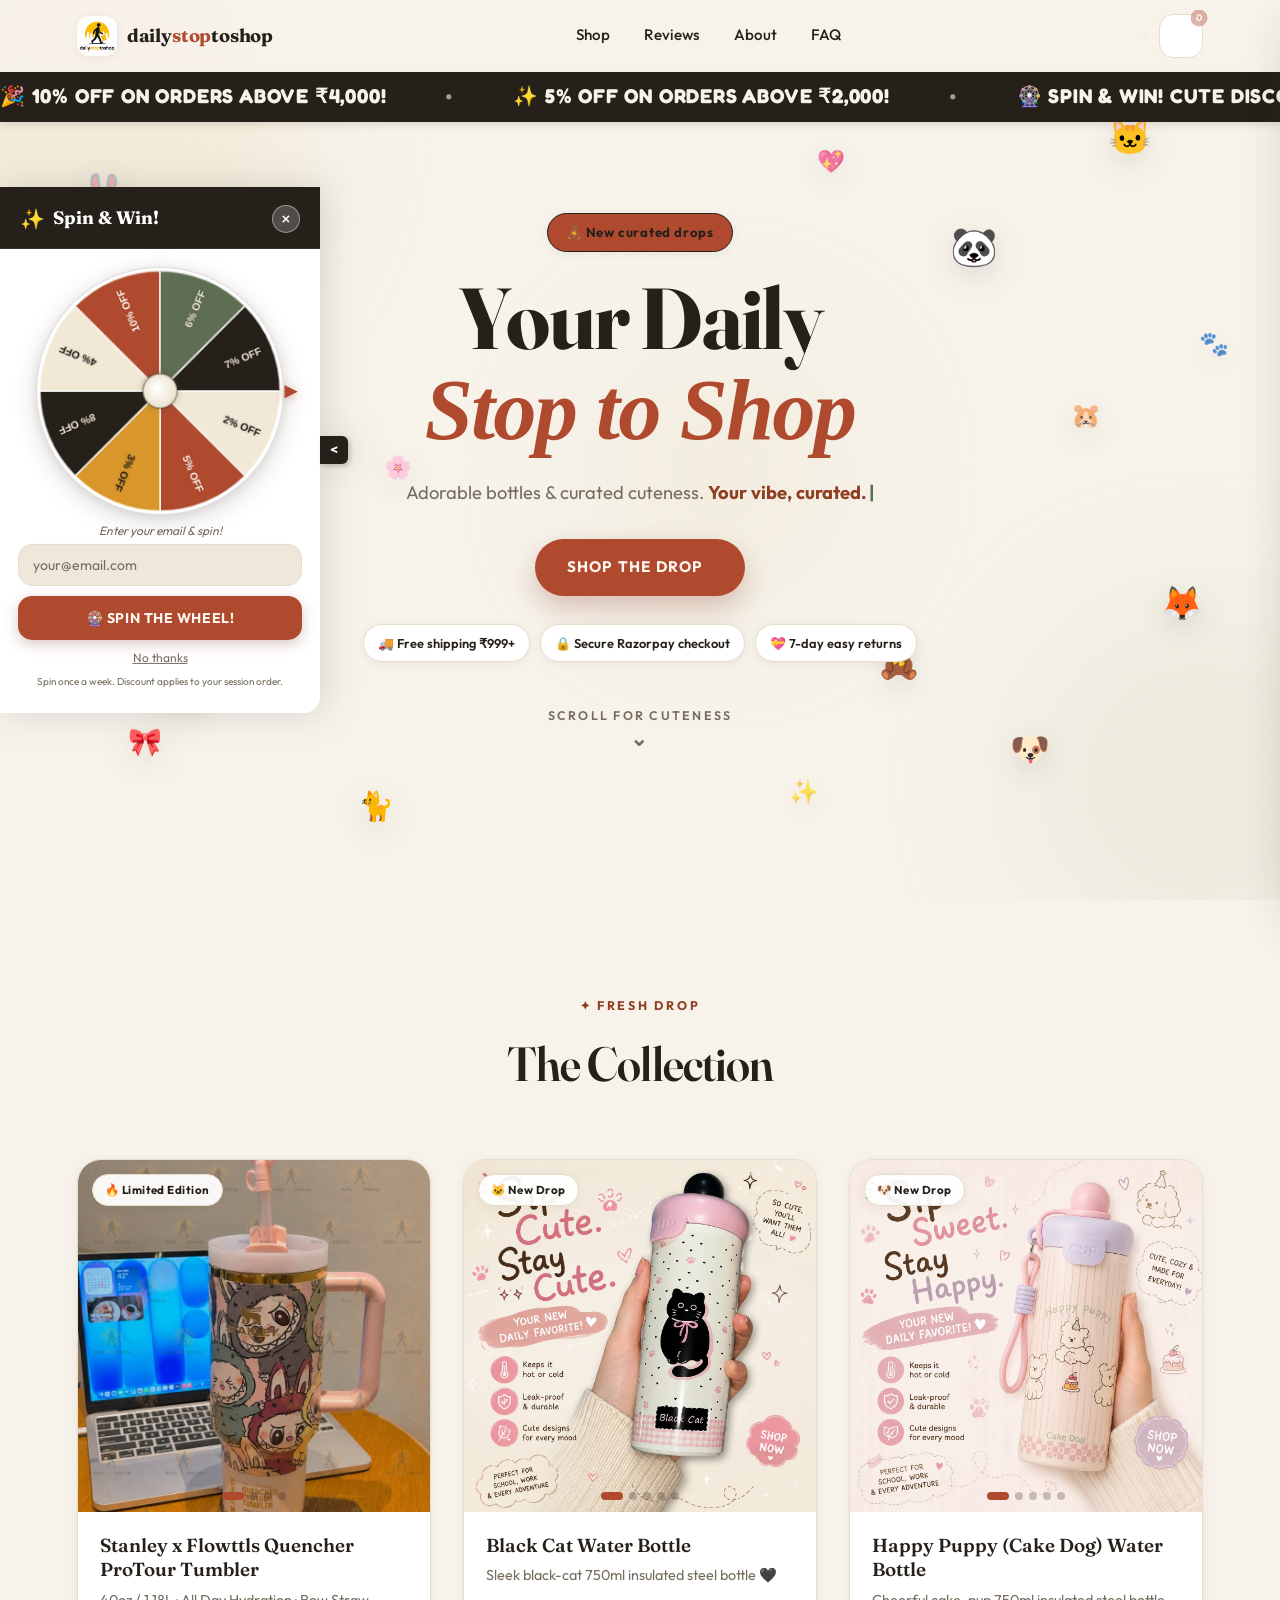
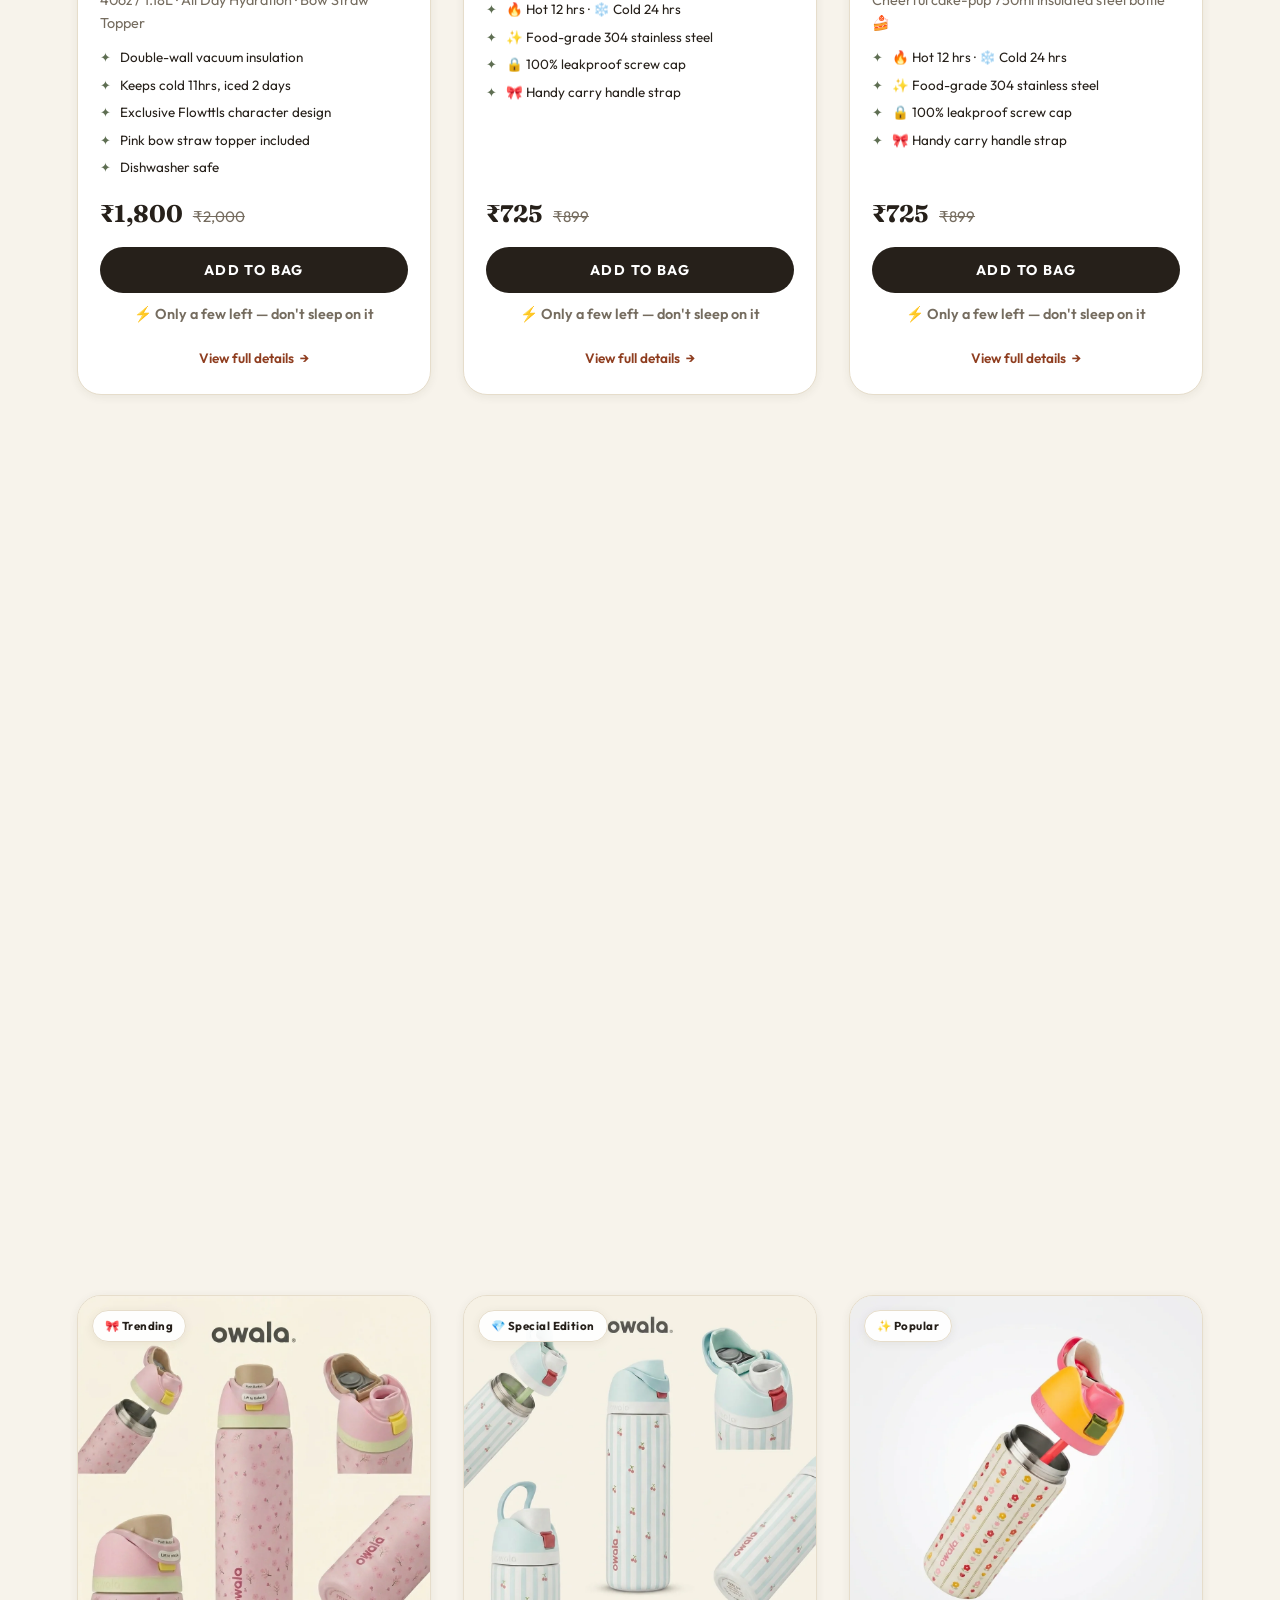
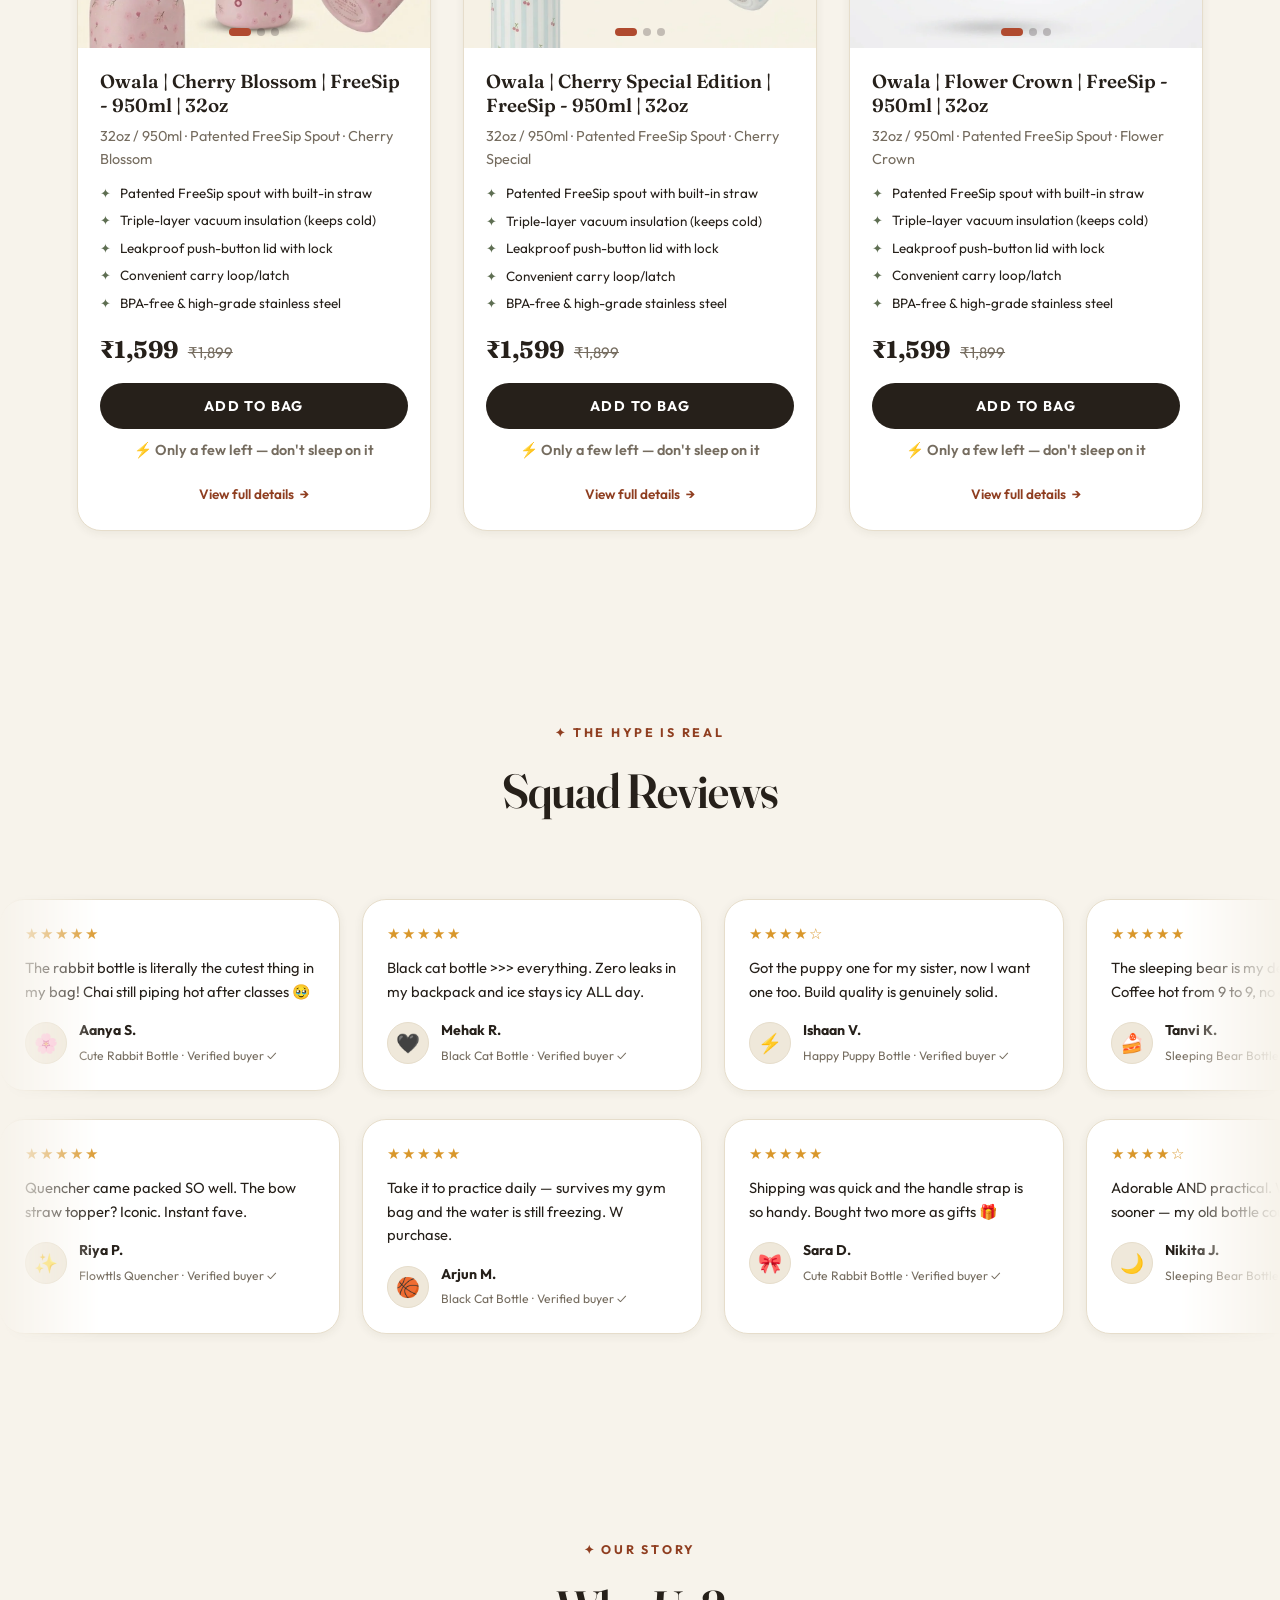
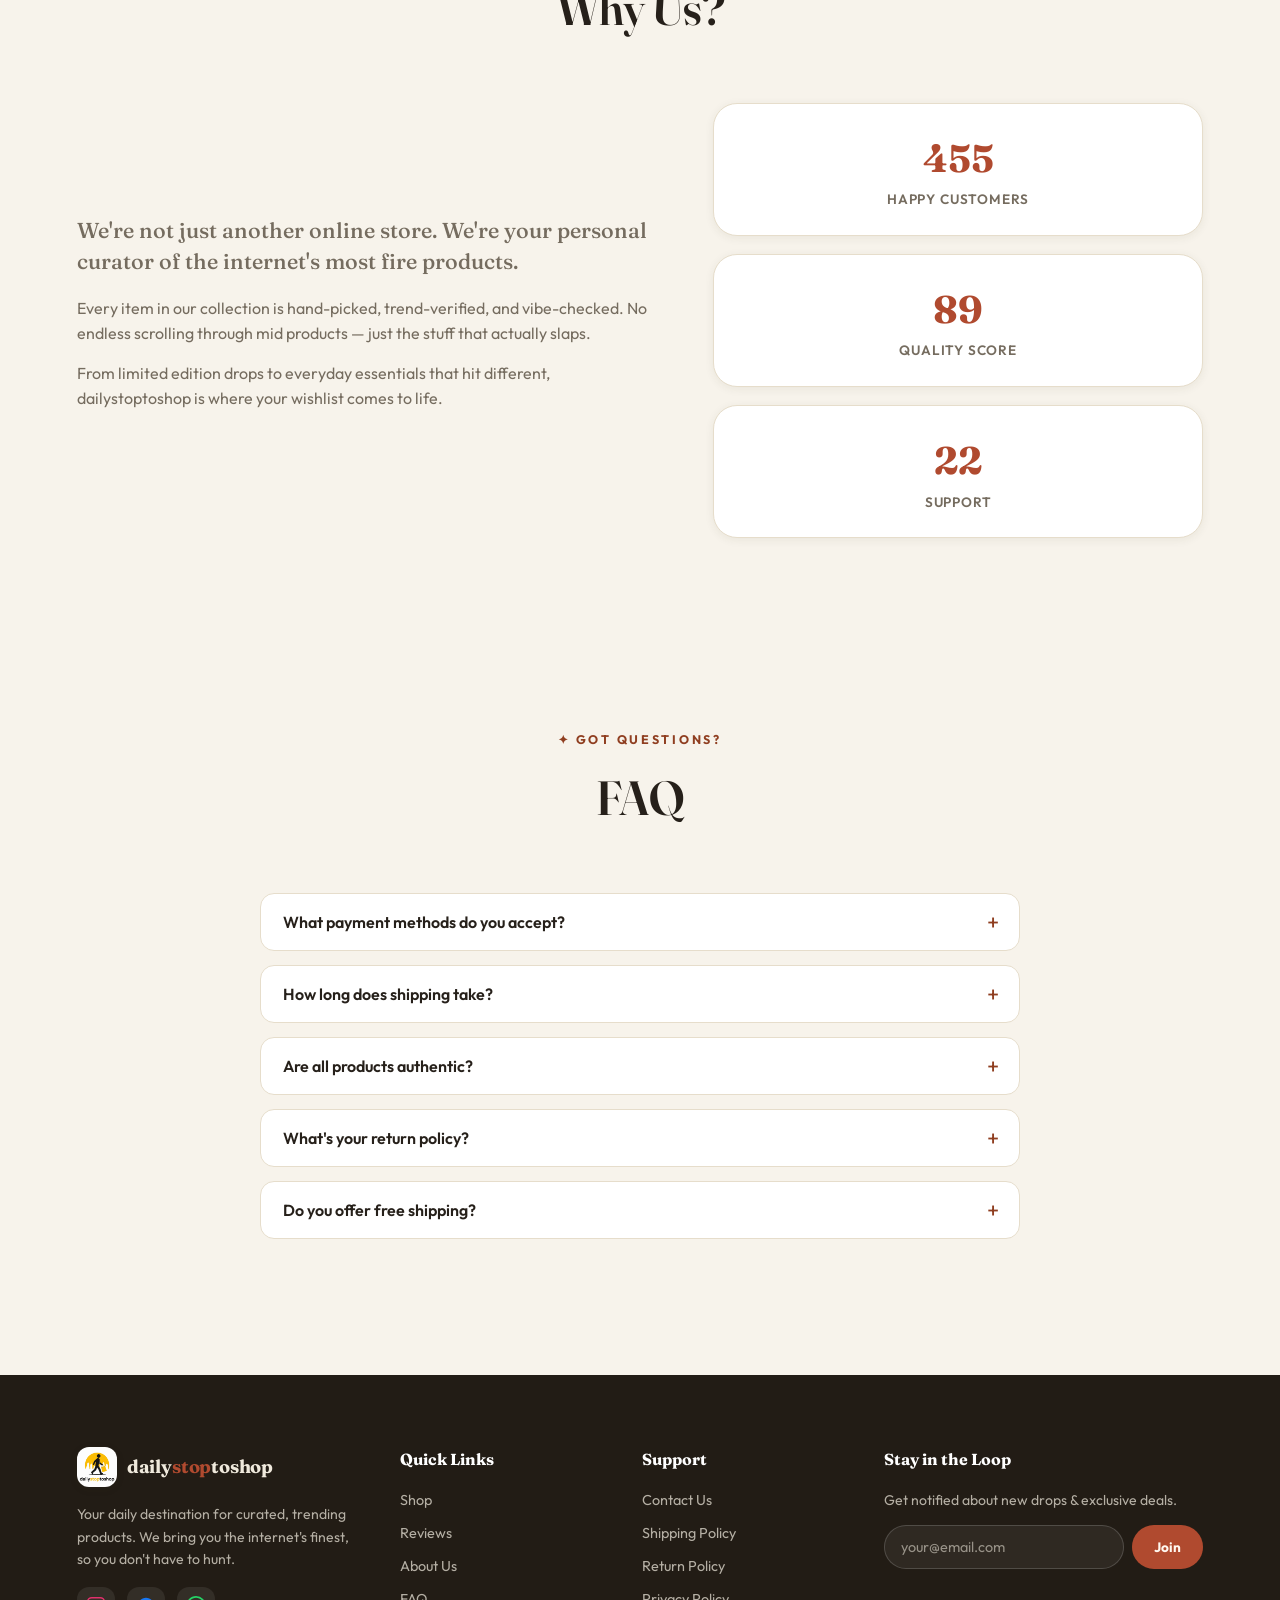
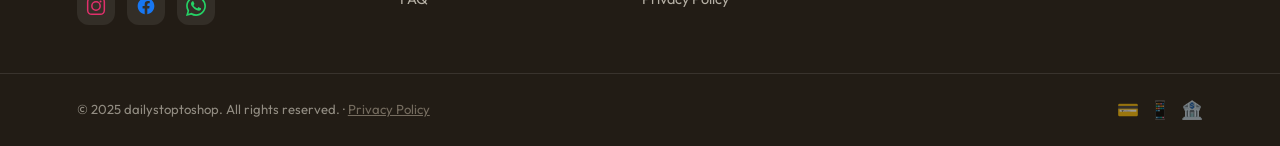
==== commit ae980d18: "content: reword hero badge to "New curated drops" Co-Authored-By: Claude Opus 4.8 <noreply@anthropic" ====
--- a/index.html
+++ b/index.html
@@ -103,7 +103,7 @@
     </div>
     <div class="hero-content">
       <div class="hero-text">
-        <span class="hero-badge">🧸 New cutie drops just landed</span>
+        <span class="hero-badge">🧸 New curated drops</span>
         <h1 class="hero-title">Your Daily<br><span class="gradient-text">Stop to Shop</span></h1>
         <p class="hero-tagline">Adorable bottles & curated cuteness. <span class="typing-text" id="typing-text"></span></p>
         <div class="hero-actions">
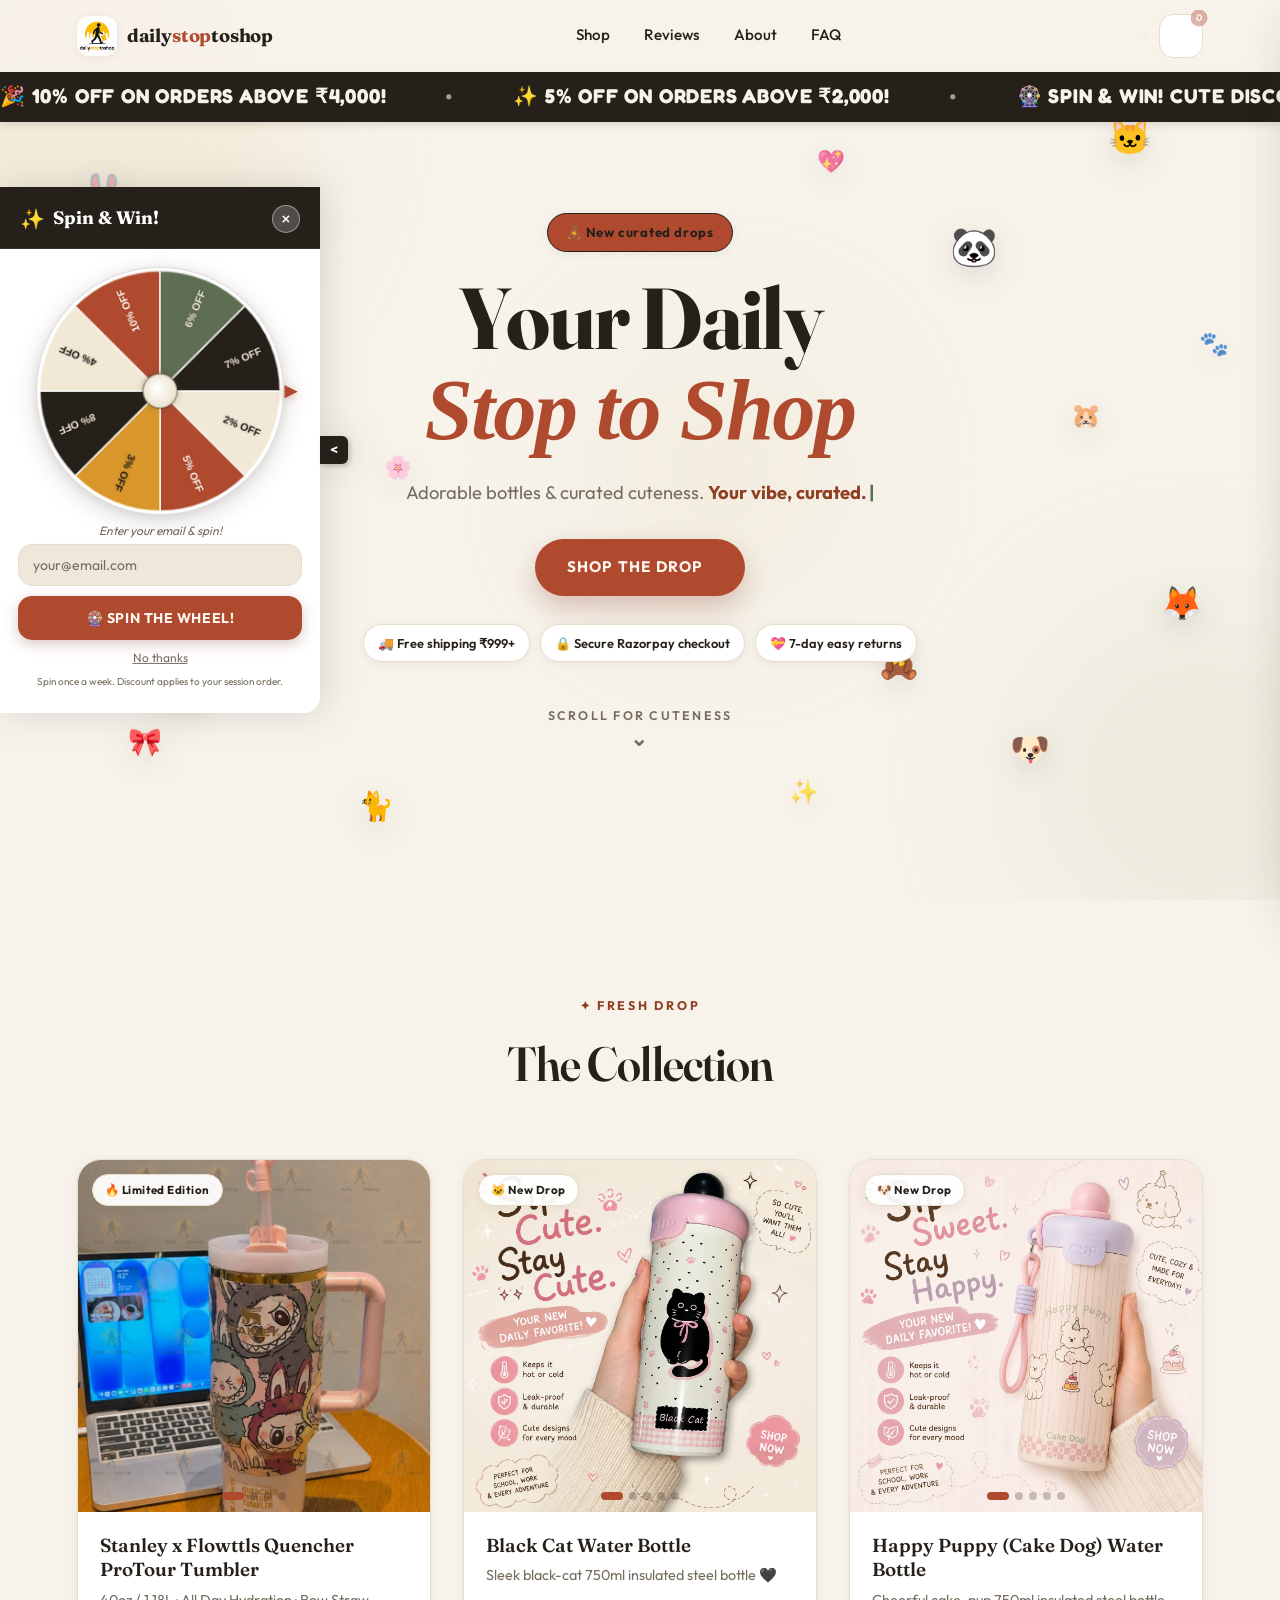
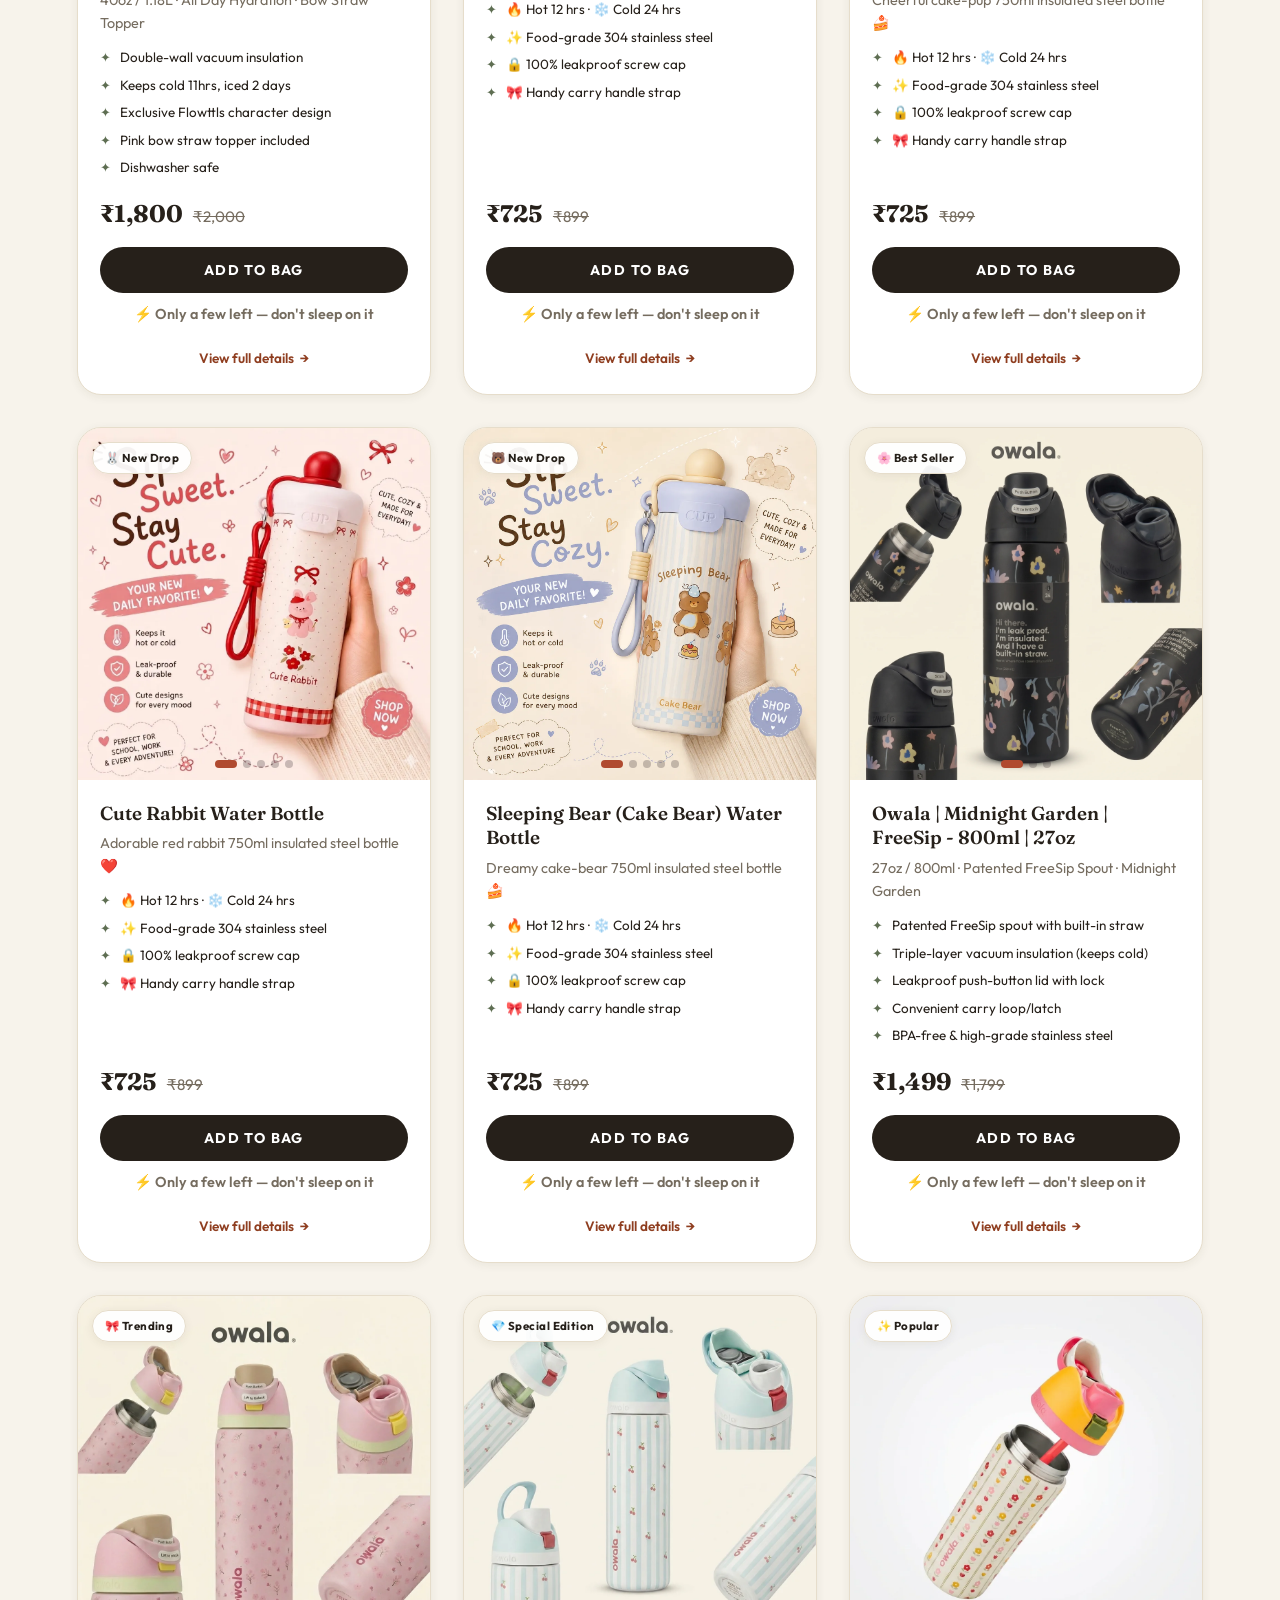
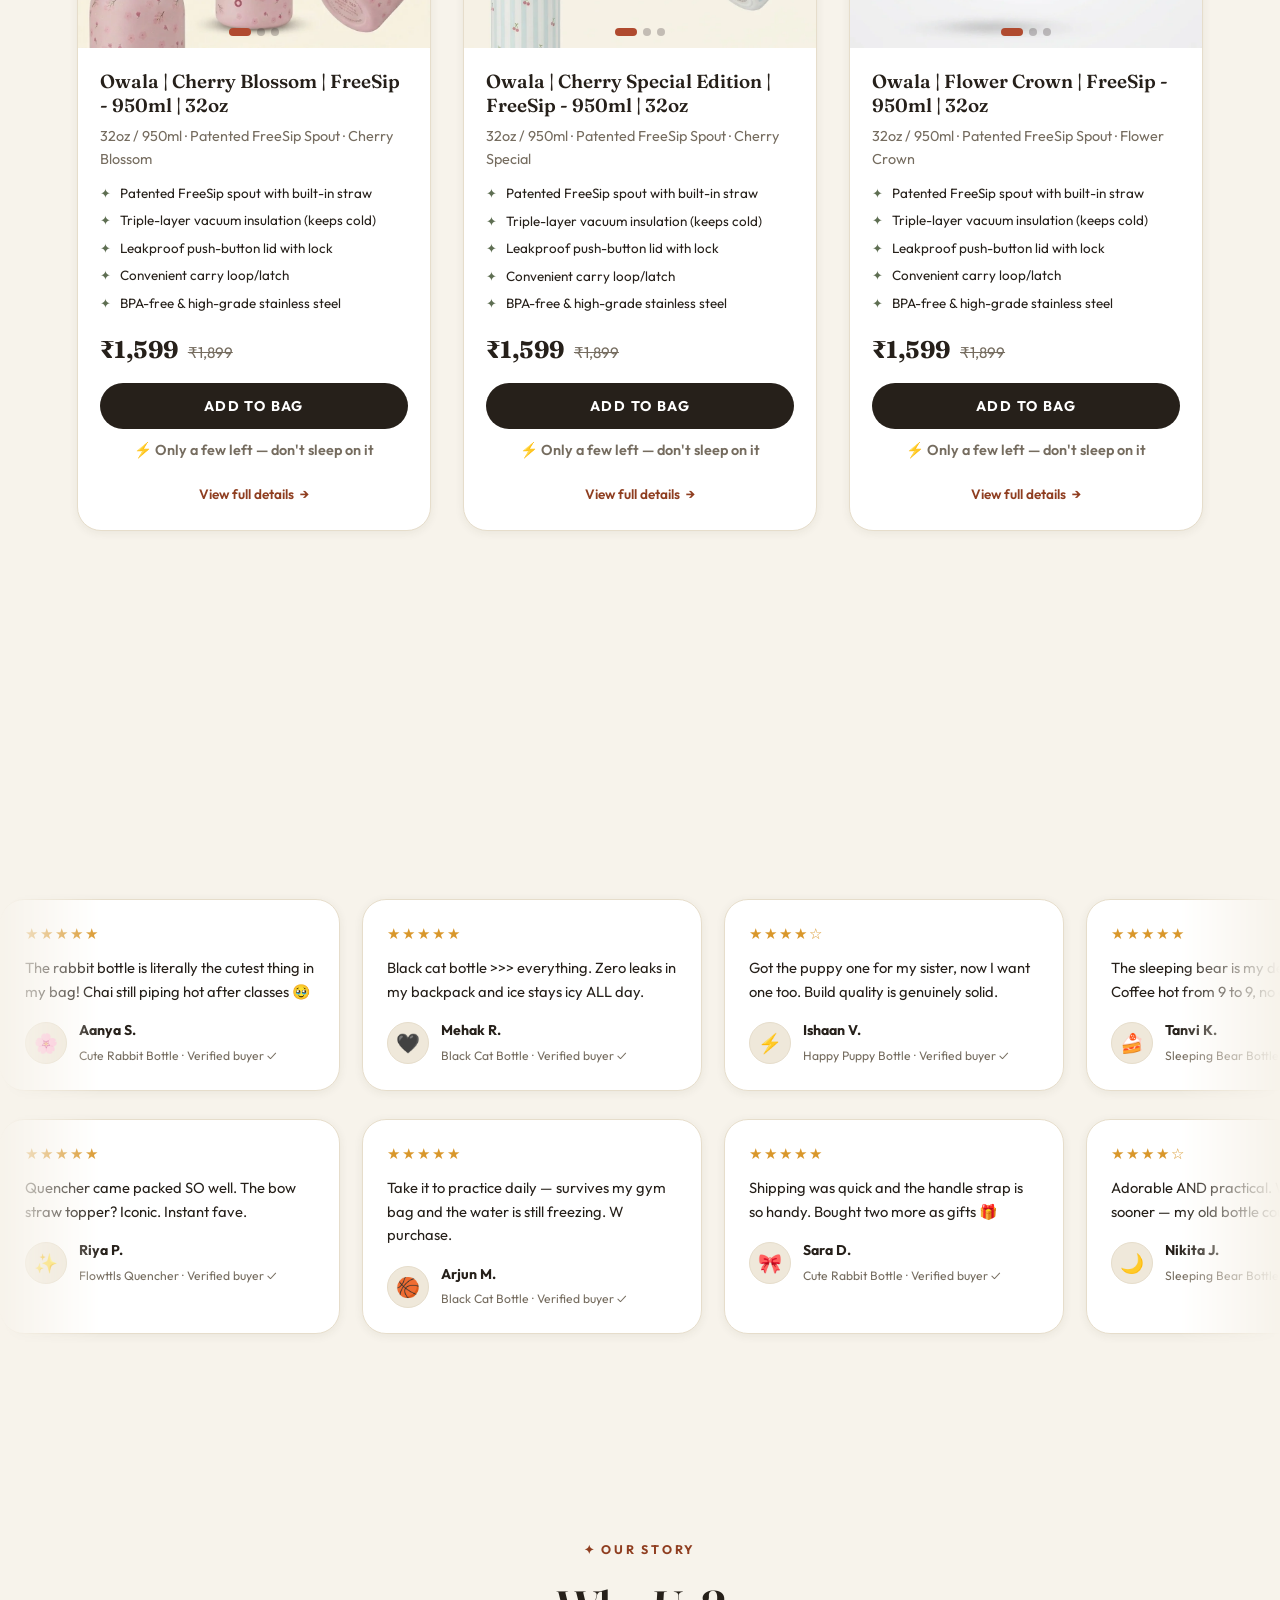
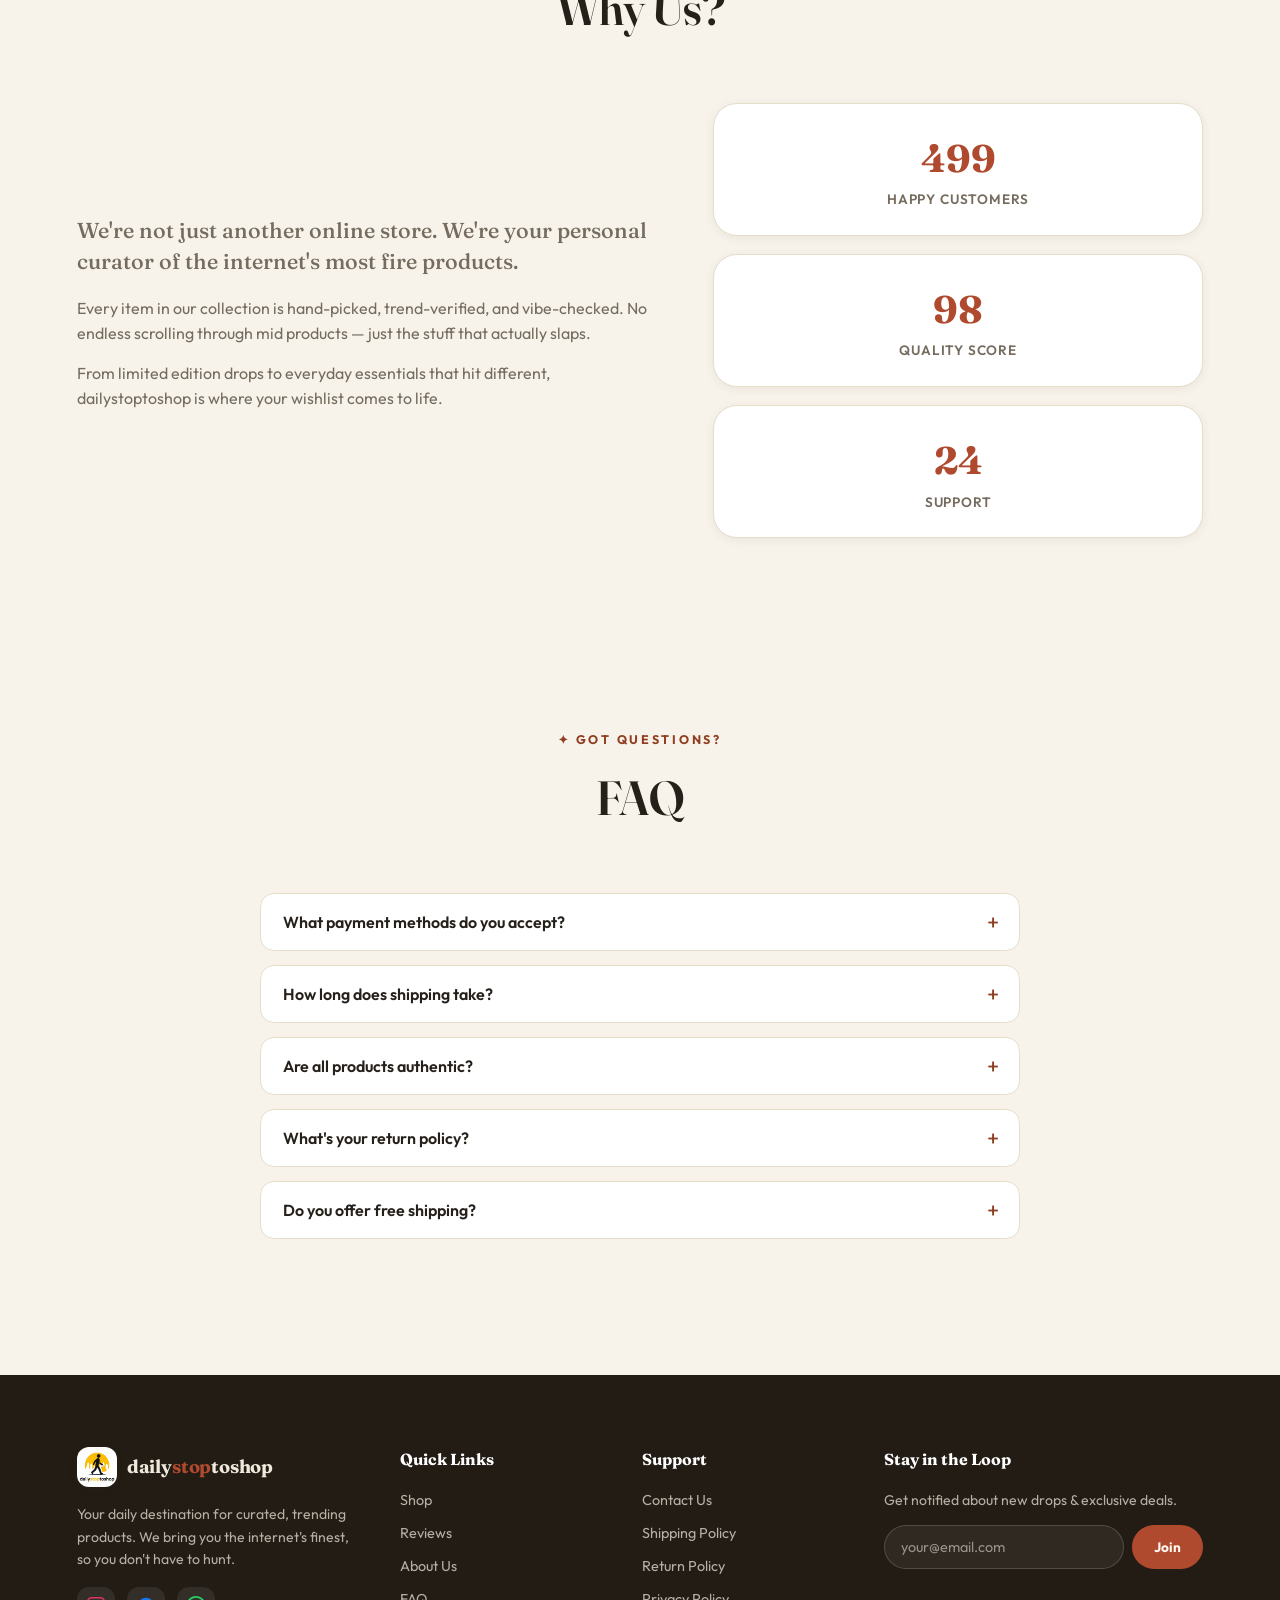
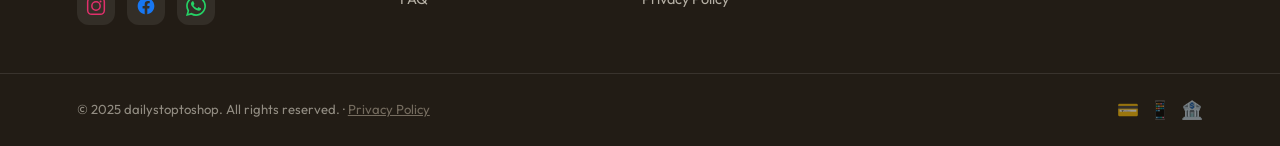
==== commit 76236e90: "feat: add Meta Pixel tracking and product catalogue feed Add pixel.js: Meta Pixel bootstrap with the" ====
--- a/index.html
+++ b/index.html
@@ -15,6 +15,7 @@
   <link rel="preconnect" href="https://fonts.gstatic.com" crossorigin>
   <link href="https://fonts.googleapis.com/css2?family=Cabin+Sketch:wght@400;700&family=Fredoka:wght@500;700&family=Fraunces:ital,opsz,wght@0,9..144,300..900;1,9..144,300..900&family=Outfit:wght@300..800&display=swap" rel="stylesheet">
 
+  <script src="./pixel.js?v=1"></script>
   <script src="https://unpkg.com/lucide@latest"></script>
   <script src="https://checkout.razorpay.com/v1/checkout.js"></script>
 
@@ -346,6 +347,6 @@
 
   <div id="toast" class="toast"></div>
 
-  <script src="./main.js?v=9"></script>
+  <script src="./main.js?v=10"></script>
 </body>
 </html>
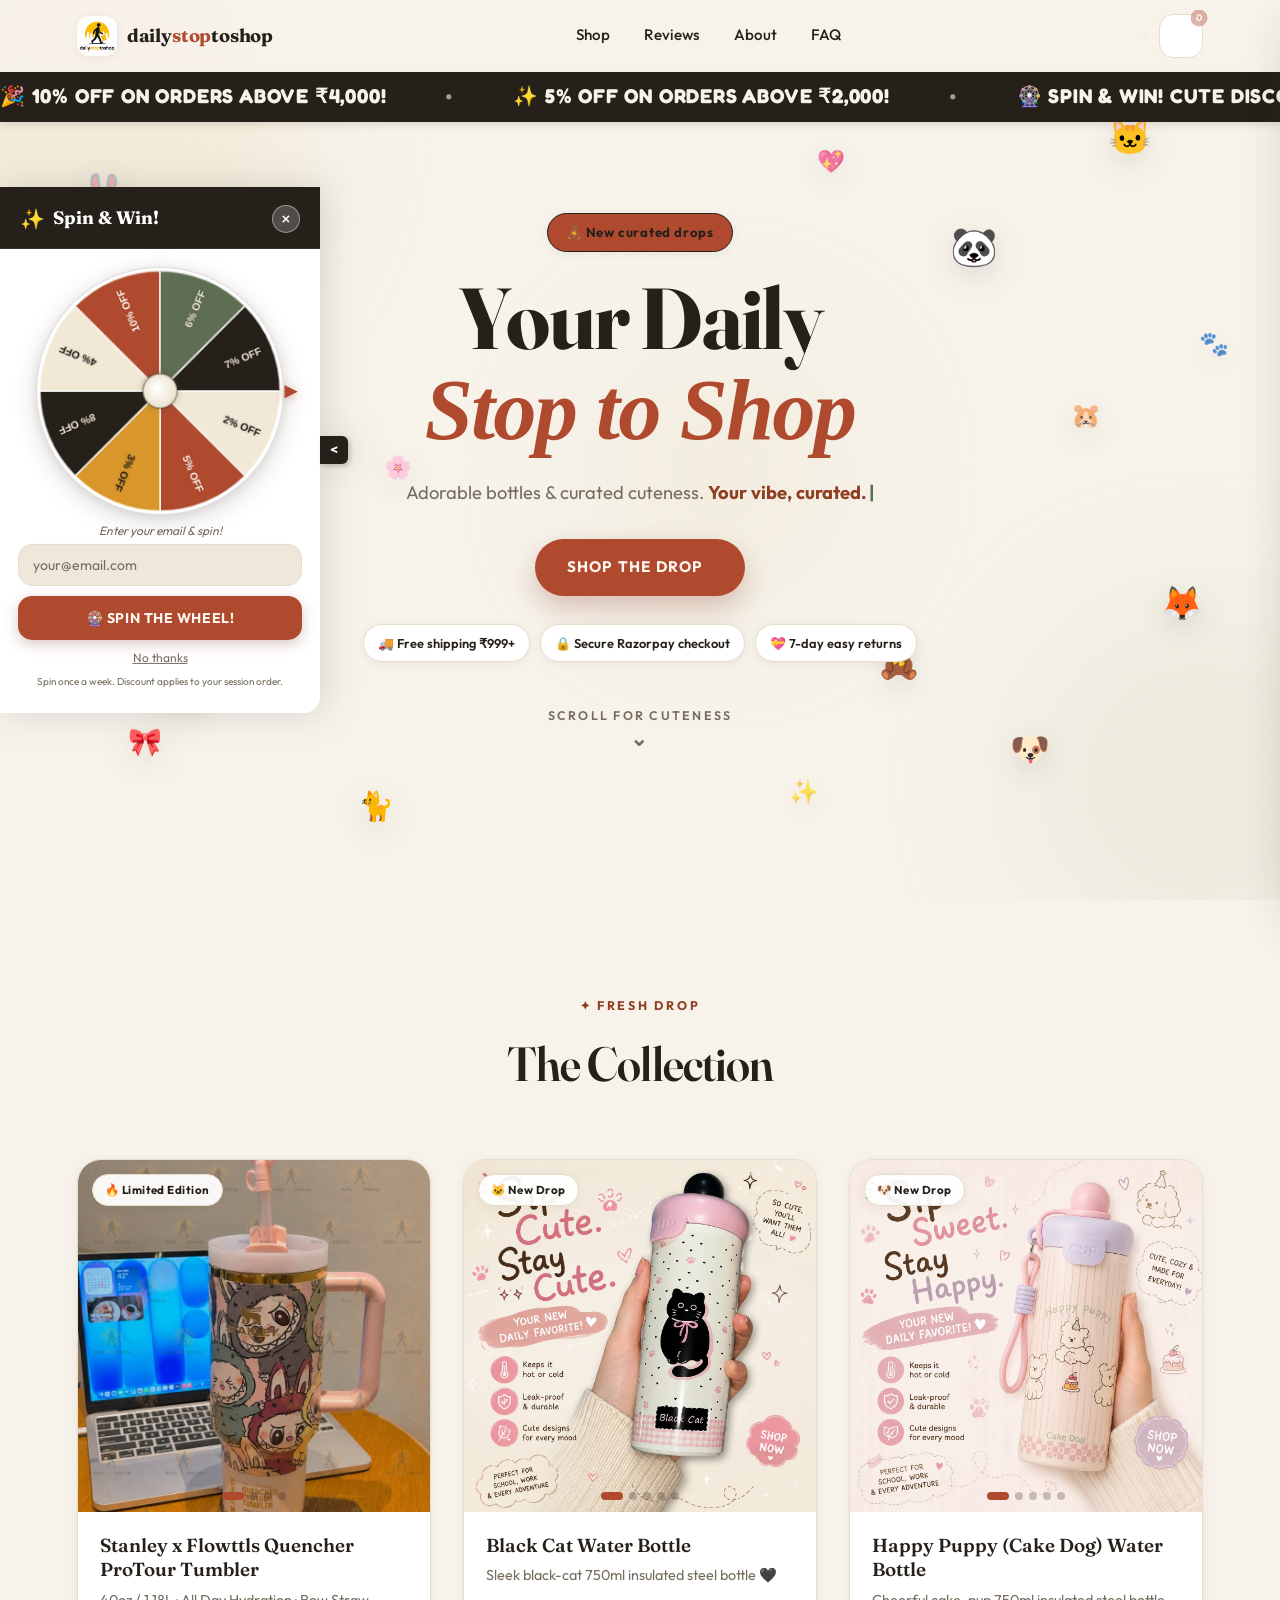
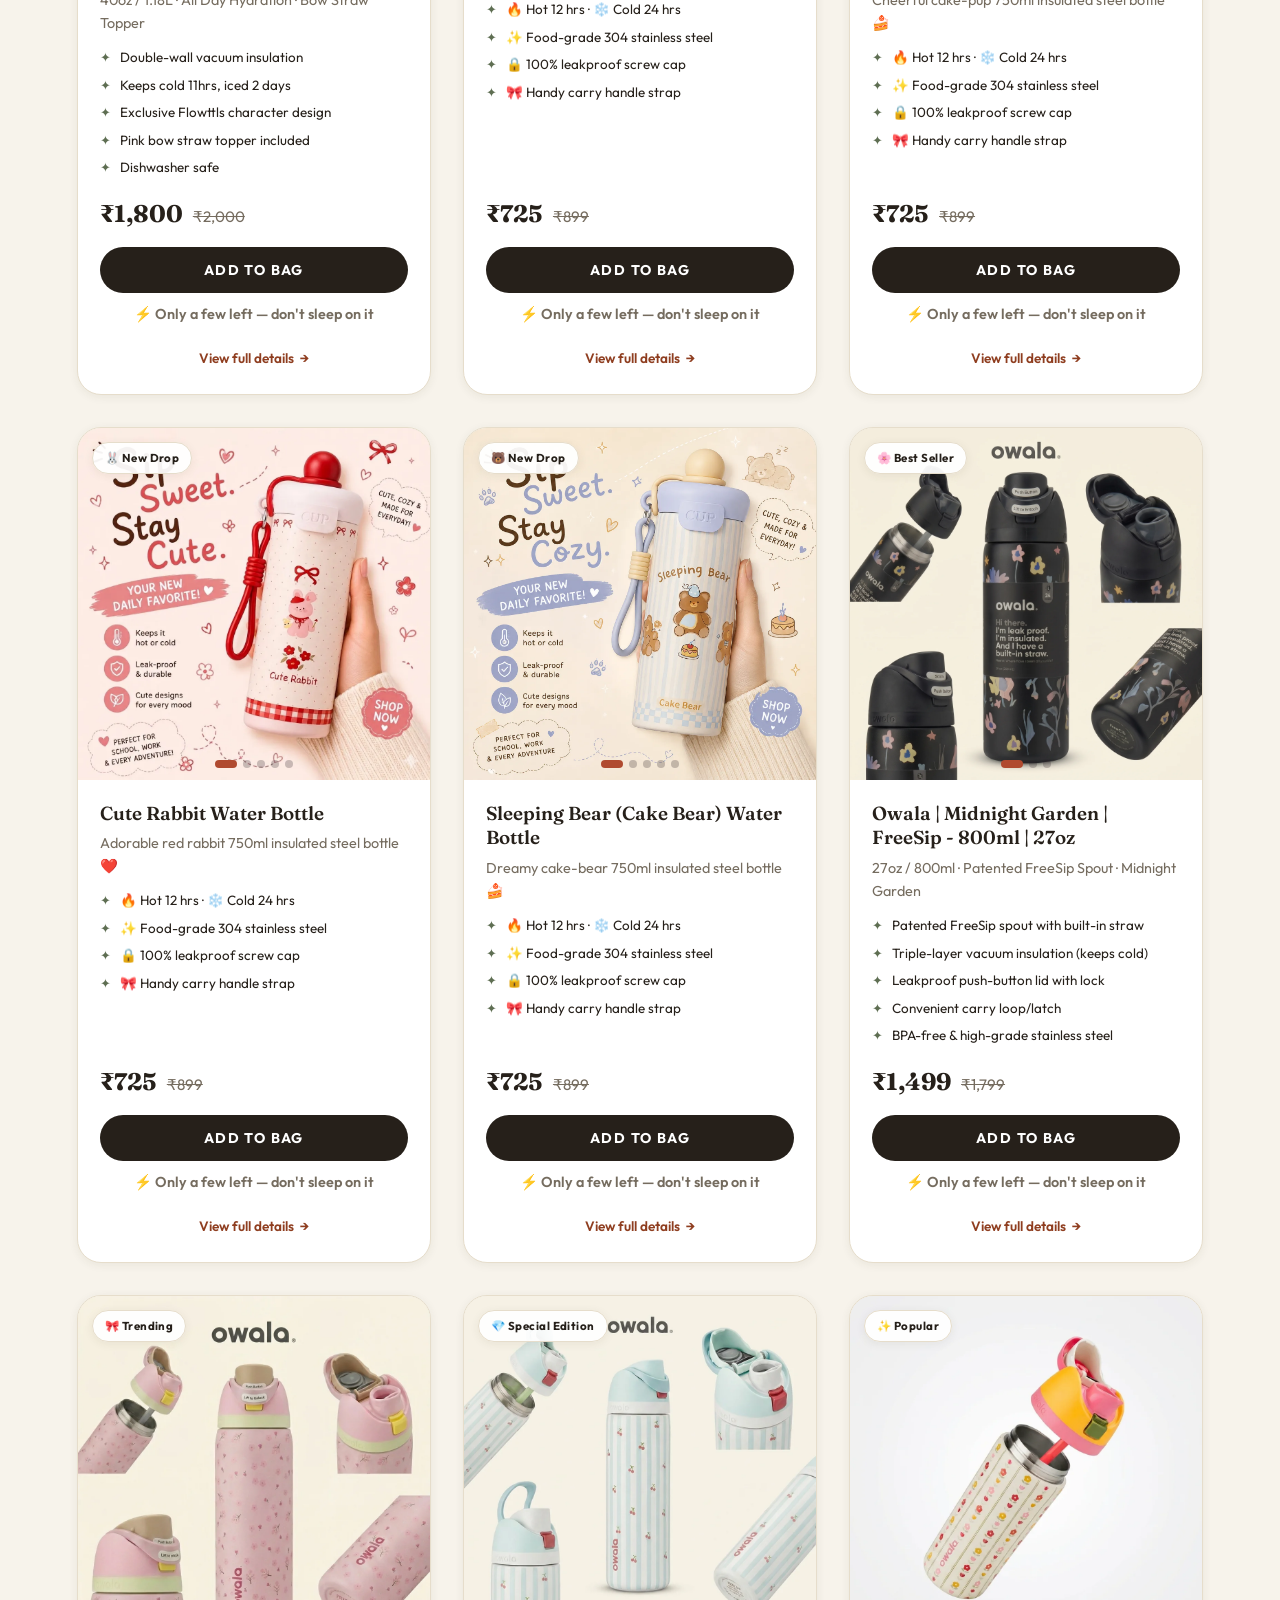
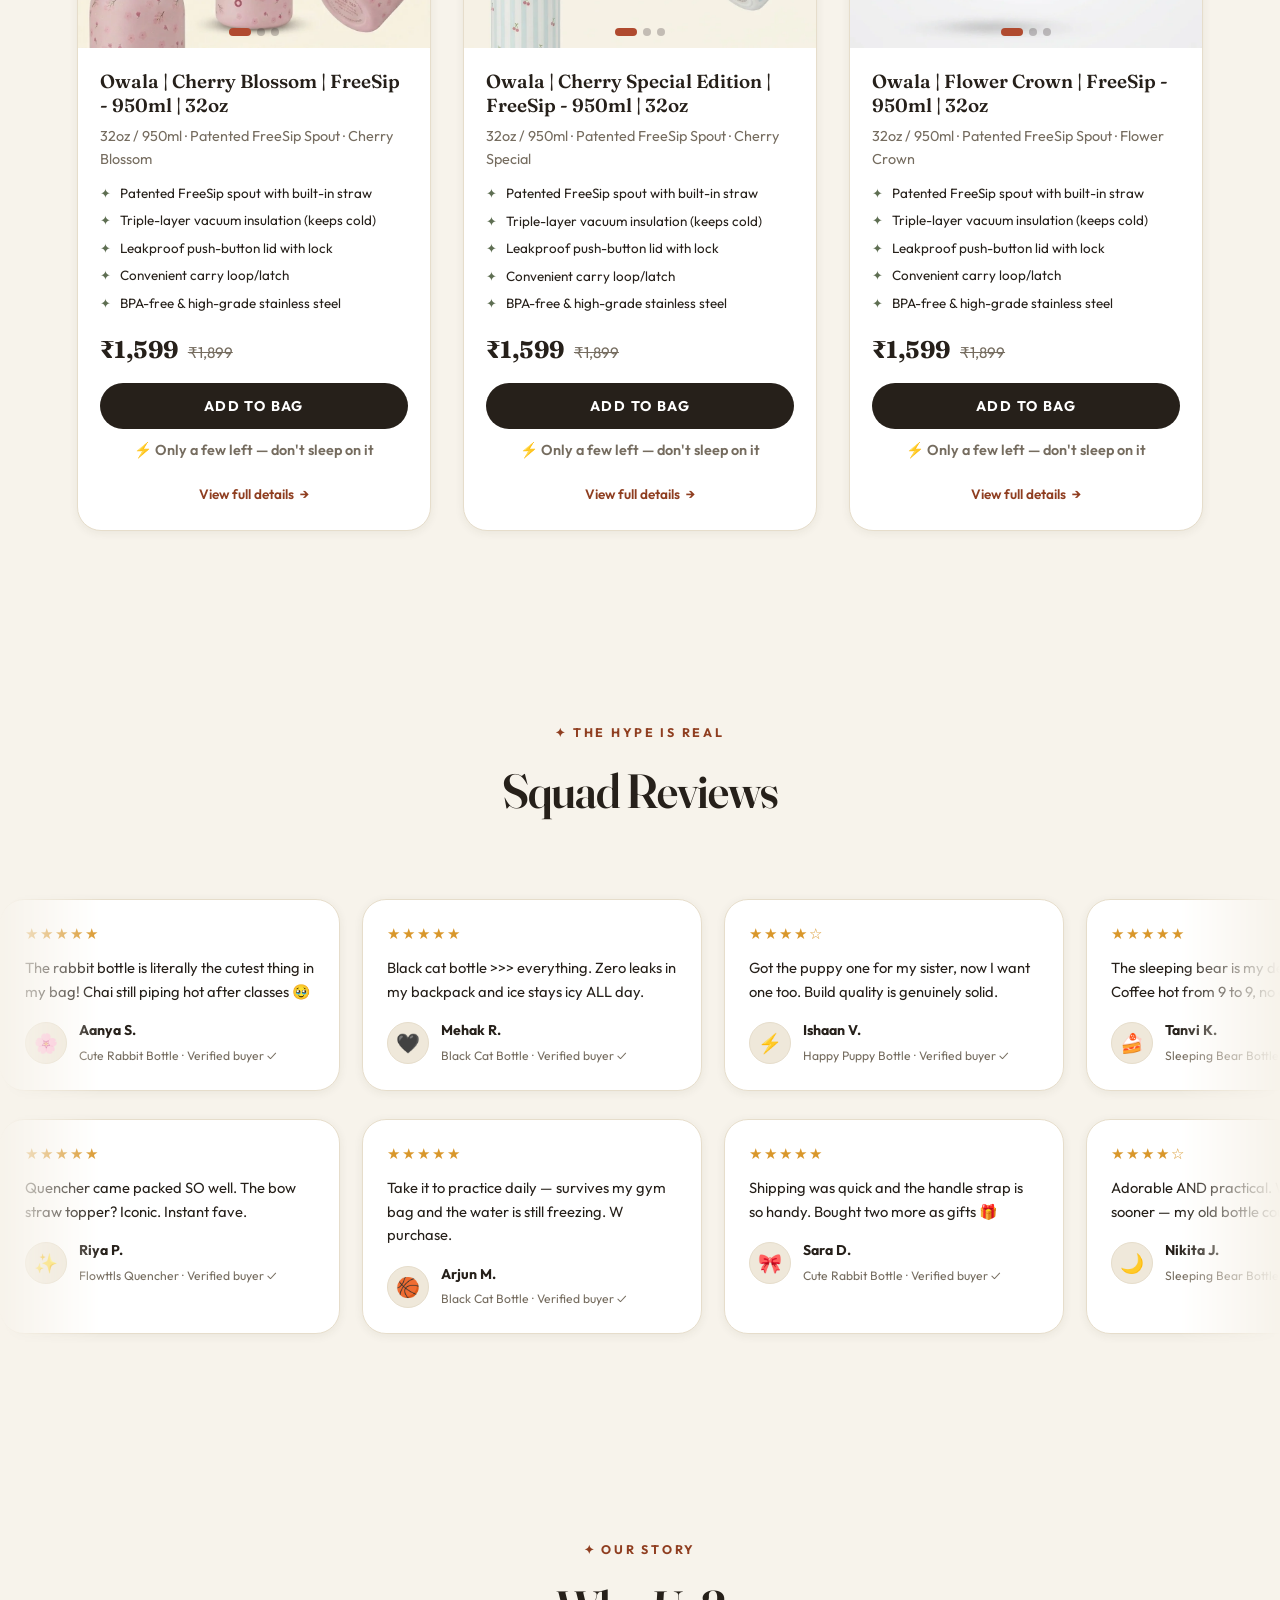
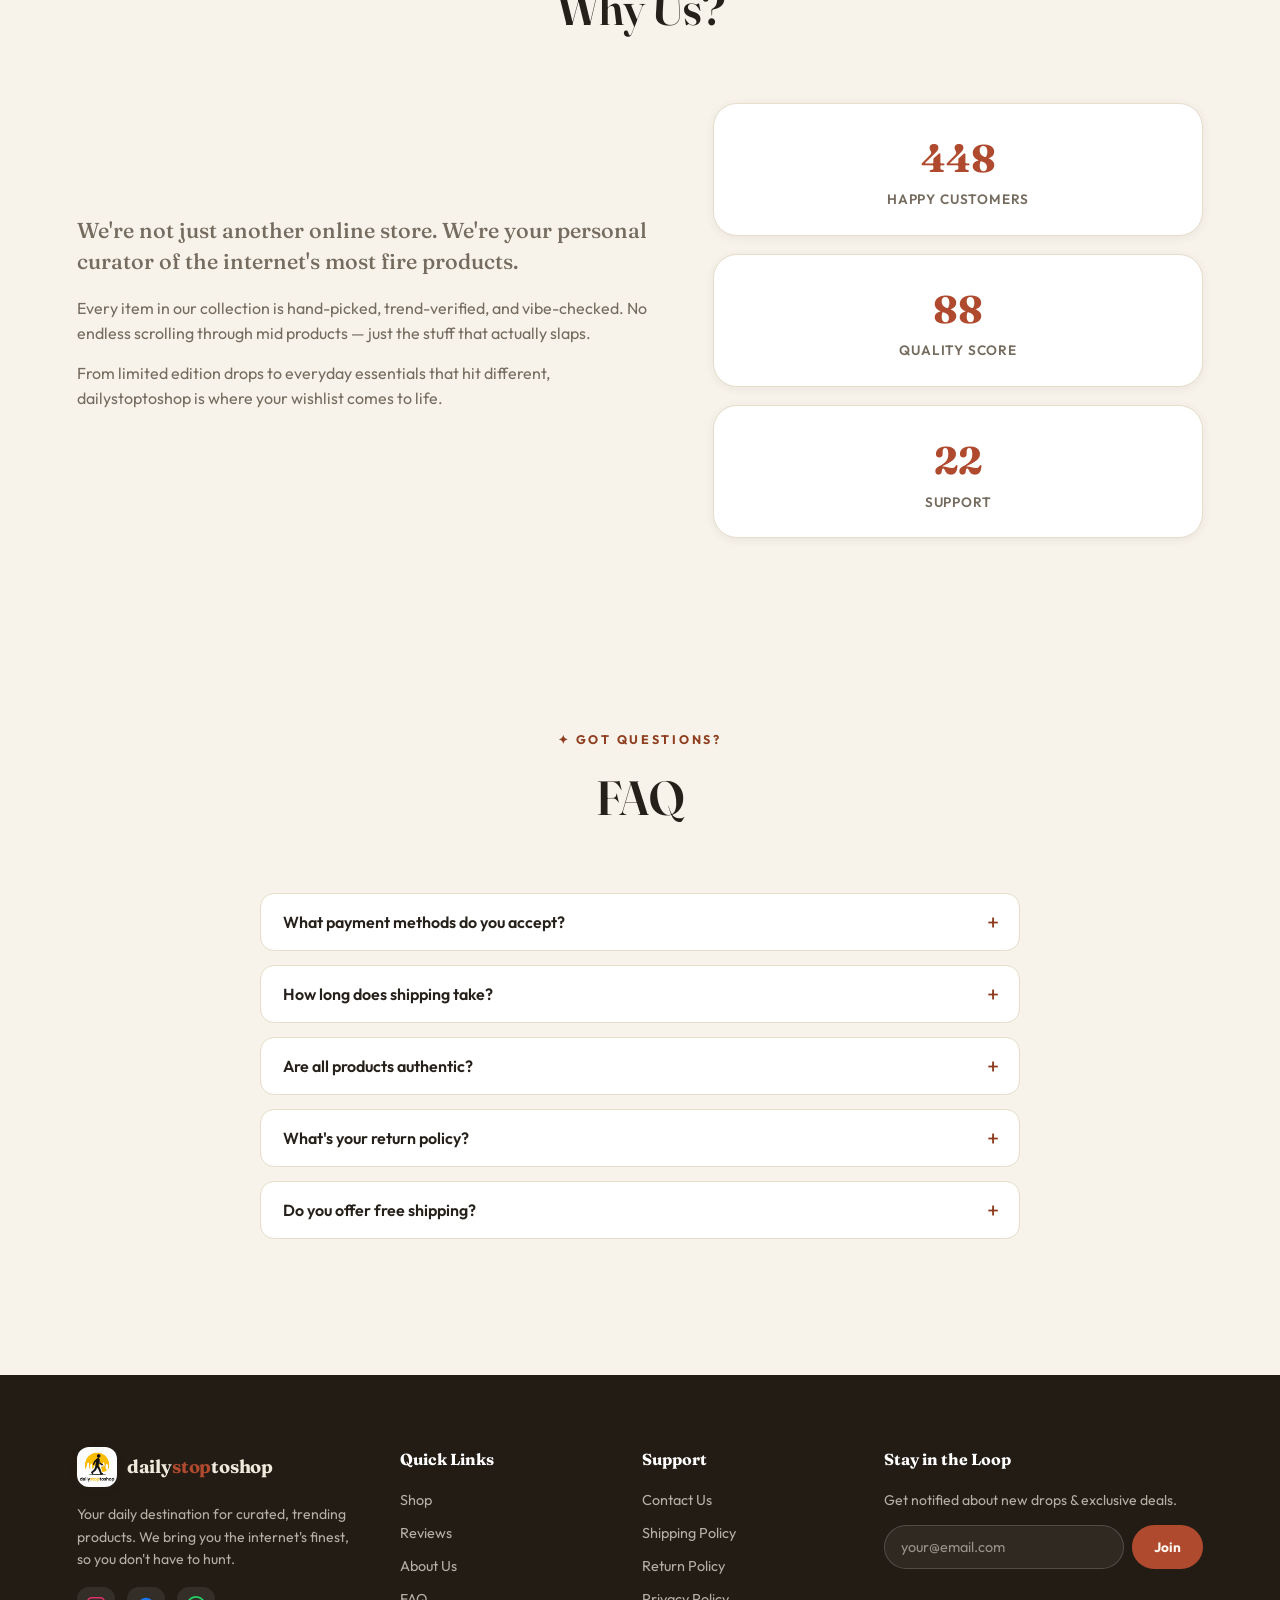
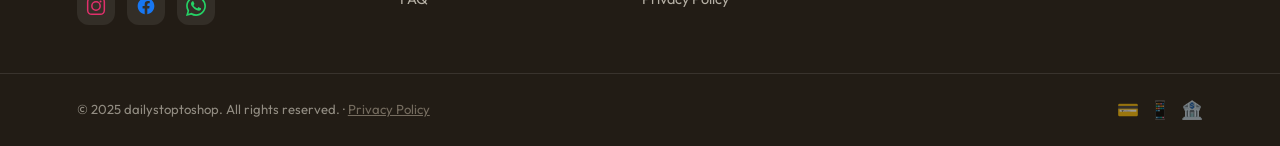
==== commit d1adf519: "feat: activate Meta Pixel with live dataset ID Set META_PIXEL_ID to the dailystoptoshop dataset (149" ====
--- a/index.html
+++ b/index.html
@@ -15,7 +15,7 @@
   <link rel="preconnect" href="https://fonts.gstatic.com" crossorigin>
   <link href="https://fonts.googleapis.com/css2?family=Cabin+Sketch:wght@400;700&family=Fredoka:wght@500;700&family=Fraunces:ital,opsz,wght@0,9..144,300..900;1,9..144,300..900&family=Outfit:wght@300..800&display=swap" rel="stylesheet">
 
-  <script src="./pixel.js?v=1"></script>
+  <script src="./pixel.js?v=2"></script>
   <script src="https://unpkg.com/lucide@latest"></script>
   <script src="https://checkout.razorpay.com/v1/checkout.js"></script>
 
